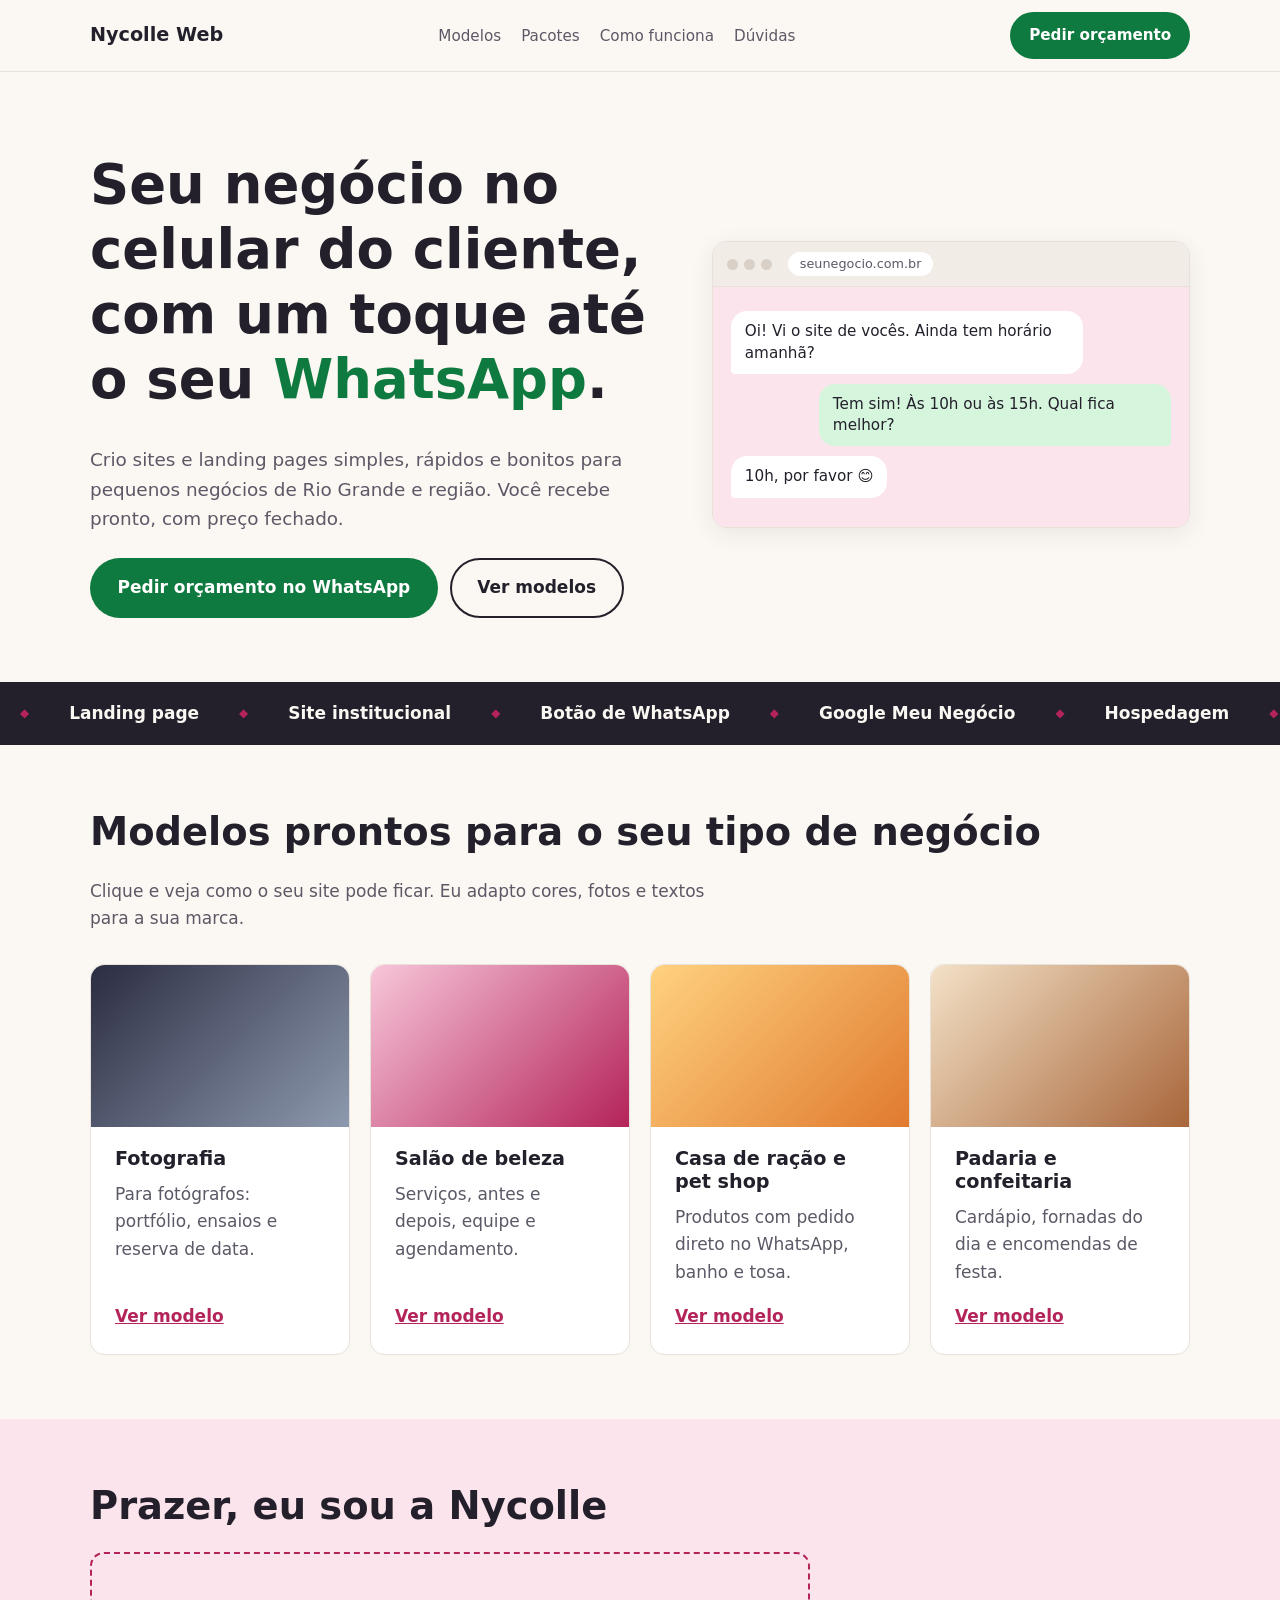
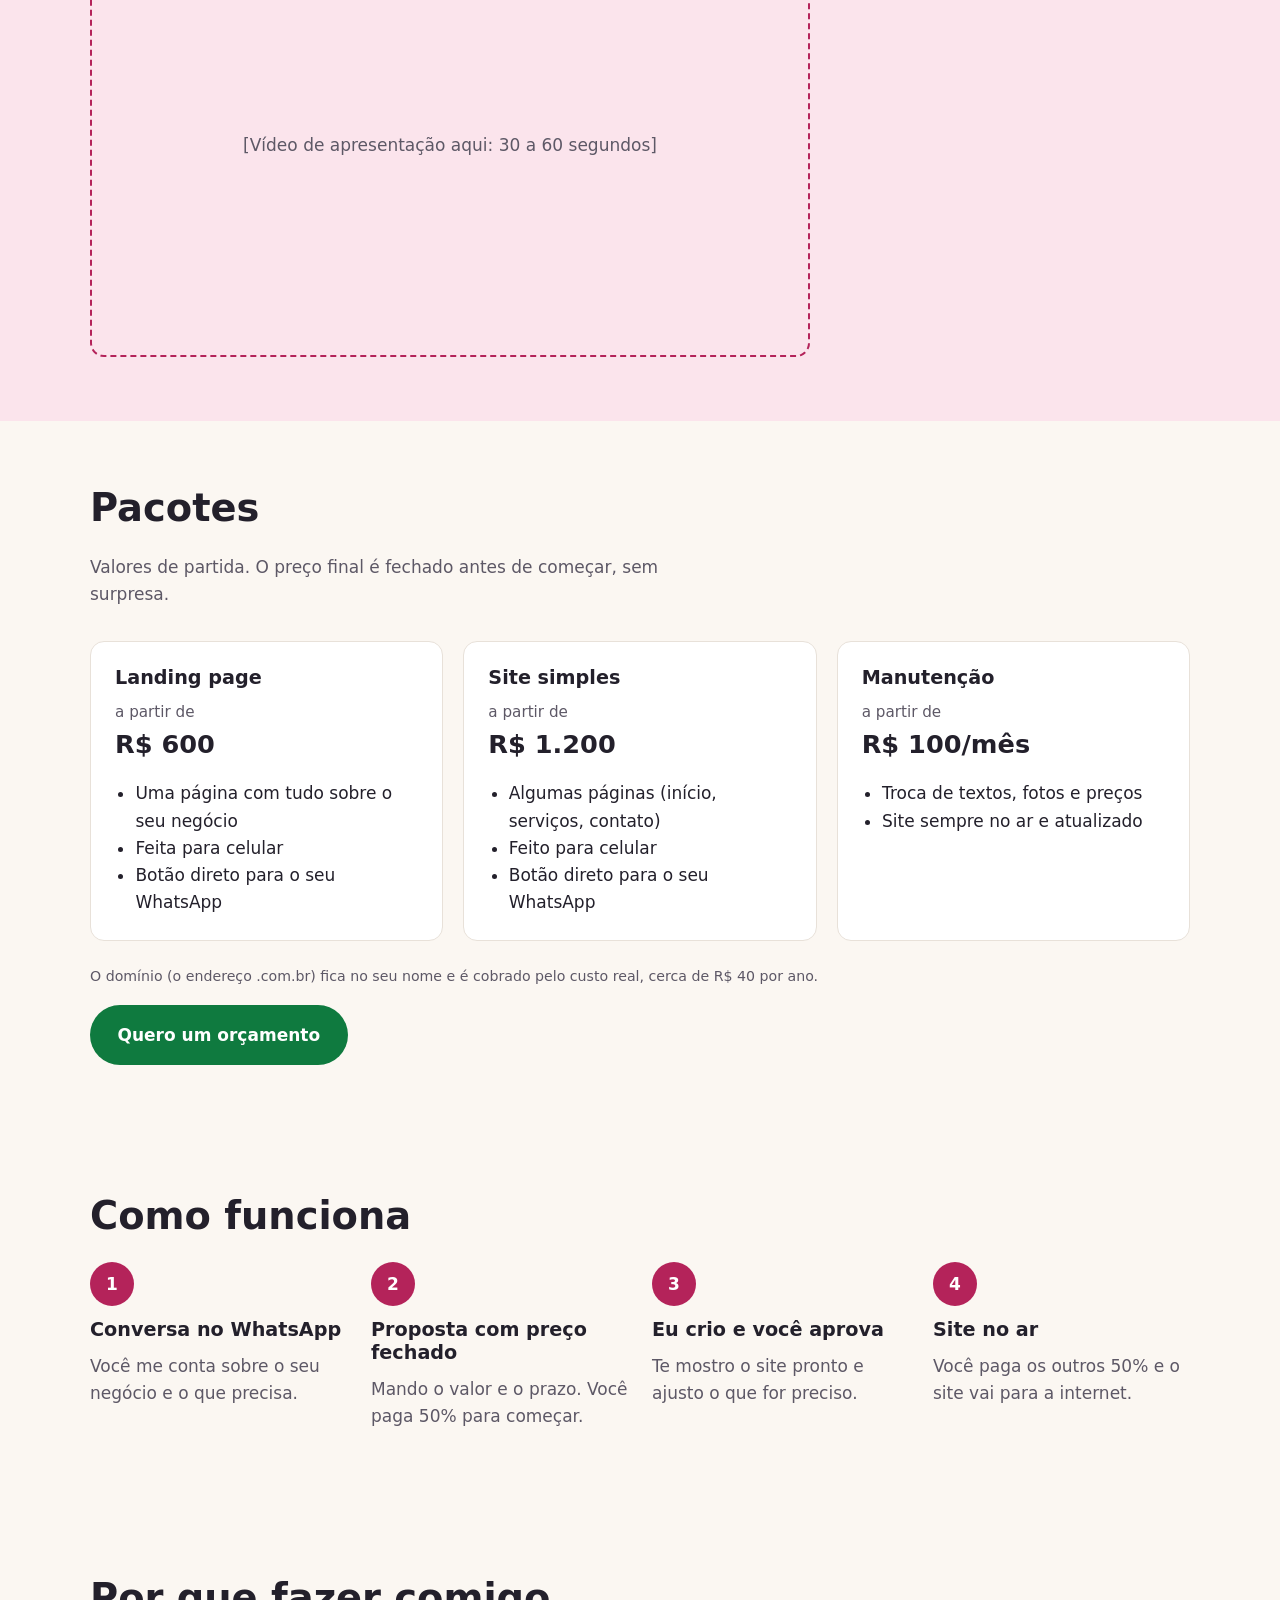
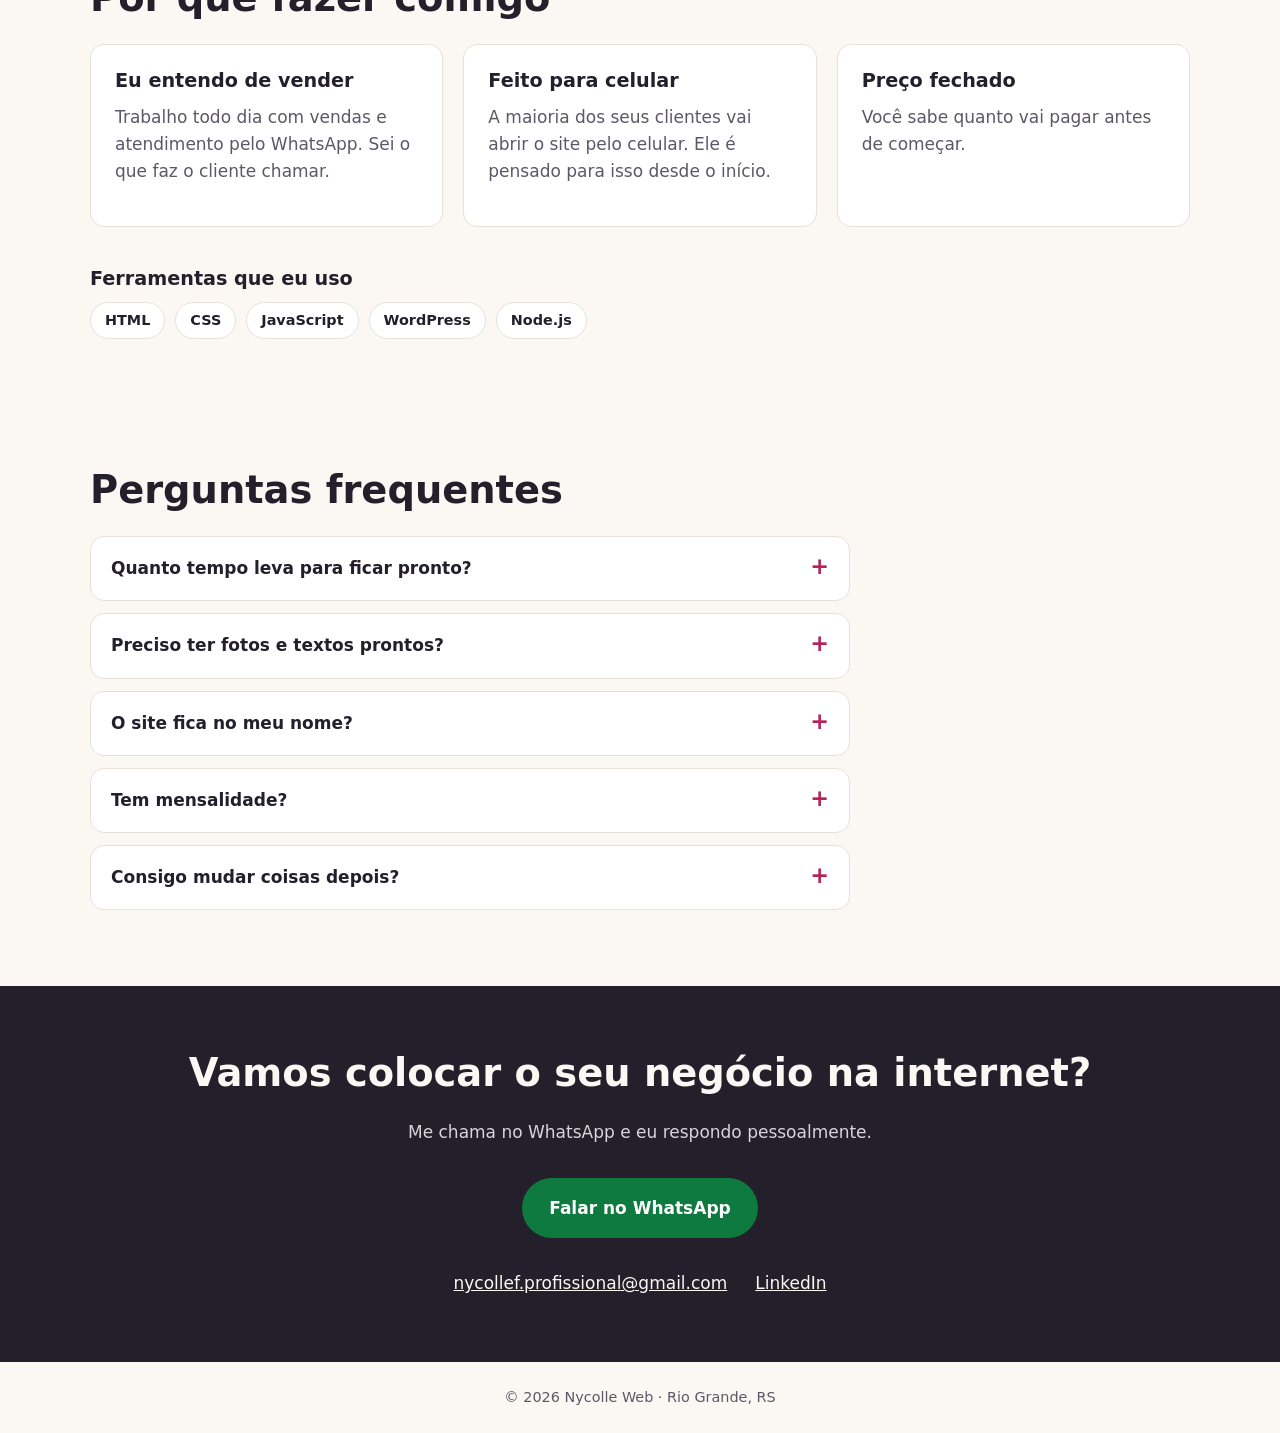
==== index.html @ efa26677 "Primeira versão do site da Nycolle Web Página inicial e modelos de salão e fotografia.  Co-Authored-" ====
<!DOCTYPE html>
<!-- lang="pt-BR": avisa ao navegador e ao Google que a página é em português do Brasil
     (ajuda na tradução automática, no corretor e nos leitores de tela) -->
<html lang="pt-BR">
<head>
  <meta charset="UTF-8">
  <!-- Sem esta linha, o celular mostra a página "miniatura", como se fosse um computador -->
  <meta name="viewport" content="width=device-width, initial-scale=1.0">

  <!-- Título da aba e do resultado no Google. Curto e com o que você vende + cidade -->
  <title>Nycolle Web | Sites e landing pages em Rio Grande, RS</title>
  <!-- Descrição: o textinho que aparece embaixo do título no Google -->
  <meta name="description" content="Sites e landing pages para pequenos negócios de Rio Grande e região, feitos para celular e com botão direto para o seu WhatsApp. Preço fechado.">

  <!-- Arquivos de CSS (a "roupa" da página). A ORDEM importa:
       primeiro o base (vale para o site todo), depois o index (só desta página),
       para que o index possa ajustar o que veio do base -->
  <link rel="stylesheet" href="css/base.css">
  <link rel="stylesheet" href="css/index.css">
</head>
<body>

  <!-- ===================== 1. MENU ===================== -->
  <!-- <header> = cabeçalho da página. <nav> = grupo de links de navegação -->
  <header class="menu">
    <!-- A marca leva de volta ao topo. "#topo" pula para o elemento com id="topo" -->
    <a href="#topo" class="marca">Nycolle Web</a>

    <nav aria-label="Menu principal">
      <!-- Lista (<ul>) porque são vários itens do mesmo tipo: leitores de tela contam "lista com 4 itens" -->
      <ul>
        <li><a href="#modelos">Modelos</a></li>
        <li><a href="#pacotes">Pacotes</a></li>
        <li><a href="#como-funciona">Como funciona</a></li>
        <li><a href="#perguntas">Dúvidas</a></li>
      </ul>
    </nav>

    <!-- Botão principal. Todos os botões de ação usam o MESMO link de WhatsApp (regra de ouro).
         "?text=" já escreve a mensagem para o cliente. Os %20, %C3%A1 etc. são letras e espaços
         "traduzidos" para dentro de um link (isso se chama codificação de URL).
         target="_blank" abre em outra aba; rel="noopener" é uma proteção de segurança para isso. -->
    <a class="btn btn-principal"
       href="https://wa.me/5553992032750?text=Ol%C3%A1%2C%20Nycolle!%20Vim%20pelo%20seu%20site%20e%20quero%20um%20or%C3%A7amento."
       target="_blank" rel="noopener">Pedir orçamento</a>
  </header>

  <!-- <main> = o conteúdo principal. Só existe um por página -->
  <main>

    <!-- ===================== 2. HERO ===================== -->
    <!-- "Hero" (herói, em inglês) é o nome que se dá à primeira área grande da página -->
    <section class="hero" id="topo">
      <div class="hero-texto">
        <!-- Só pode ter UM <h1> por página: é o assunto principal para o Google -->
        <h1>Seu negócio no celular do cliente, com um toque até o seu <span class="destaque">WhatsApp</span>.</h1>
        <p>Crio sites e landing pages simples, rápidos e bonitos para pequenos negócios de Rio Grande e região. Você recebe pronto, com preço fechado.</p>

        <div class="hero-botoes">
          <a class="btn btn-principal"
             href="https://wa.me/5553992032750?text=Ol%C3%A1%2C%20Nycolle!%20Vim%20pelo%20seu%20site%20e%20quero%20um%20or%C3%A7amento."
             target="_blank" rel="noopener">Pedir orçamento no WhatsApp</a>
          <!-- Botão secundário: não sai da página, só desce até os modelos -->
          <a class="btn btn-secundario" href="#modelos">Ver modelos</a>
        </div>
      </div>

      <!-- Janela de navegador "desenhada". No Passo 4 o CSS vai fazer as mensagens aparecerem e sumirem.
           aria-hidden="true" esconde dos leitores de tela, porque é só enfeite (as mensagens são ilustração, não conversa real) -->
      <div class="janela" aria-hidden="true">
        <div class="janela-barra">
          <span class="bolinha"></span><span class="bolinha"></span><span class="bolinha"></span>
          <span class="janela-endereco">seunegocio.com.br</span>
        </div>
        <div class="janela-conversa">
          <p class="msg msg-cliente">Oi! Vi o site de vocês. Ainda tem horário amanhã?</p>
          <p class="msg msg-loja">Tem sim! Às 10h ou às 15h. Qual fica melhor?</p>
          <p class="msg msg-cliente">10h, por favor 😊</p>
        </div>
      </div>
    </section>

    <!-- ===================== 3. FAIXA QUE CORRE ===================== -->
    <!-- A lista aparece DUAS vezes de propósito: no Passo 4, a animação desliza a faixa
         e a segunda cópia preenche o buraco, dando a impressão de que nunca acaba.
         A segunda cópia tem aria-hidden para o leitor de tela não ler tudo duas vezes. -->
    <section class="faixa" aria-label="Serviços">
      <ul class="faixa-trilho">
        <li>Landing page</li>
        <li>Site institucional</li>
        <li>Botão de WhatsApp</li>
        <li>Google Meu Negócio</li>
        <li>Hospedagem</li>
        <li>Manutenção mensal</li>
      </ul>
      <ul class="faixa-trilho" aria-hidden="true">
        <li>Landing page</li>
        <li>Site institucional</li>
        <li>Botão de WhatsApp</li>
        <li>Google Meu Negócio</li>
        <li>Hospedagem</li>
        <li>Manutenção mensal</li>
      </ul>
    </section>

    <!-- ===================== 4. MODELOS ===================== -->
    <section id="modelos">
      <!-- <h2> = título de seção. A ordem h1 > h2 > h3 é como o índice de um livro -->
      <h2>Modelos prontos para o seu tipo de negócio</h2>
      <p>Clique e veja como o seu site pode ficar. Eu adapto cores, fotos e textos para a sua marca.</p>

      <div class="cartoes">
        <!-- <article> = um bloco que faz sentido sozinho (cada cartão é um modelo).
             A <div class="previa"> vai virar a "fotinho" colorida do modelo no CSS -->
        <article class="cartao">
          <div class="previa previa-fotografia"></div>
          <h3>Fotografia</h3>
          <p>Para fotógrafos: portfólio, ensaios e reserva de data.</p>
          <a href="fotografia.html">Ver modelo</a>
        </article>

        <article class="cartao">
          <div class="previa previa-salao"></div>
          <h3>Salão de beleza</h3>
          <p>Serviços, antes e depois, equipe e agendamento.</p>
          <a href="salao.html">Ver modelo</a>
        </article>

        <article class="cartao">
          <div class="previa previa-racao"></div>
          <h3>Casa de ração e pet shop</h3>
          <p>Produtos com pedido direto no WhatsApp, banho e tosa.</p>
          <a href="casa-de-racao.html">Ver modelo</a>
        </article>

        <article class="cartao">
          <div class="previa previa-padaria"></div>
          <h3>Padaria e confeitaria</h3>
          <p>Cardápio, fornadas do dia e encomendas de festa.</p>
          <a href="padaria.html">Ver modelo</a>
        </article>
      </div>
    </section>

    <!-- ===================== 5. VÍDEO ===================== -->
    <section id="video">
      <h2>Prazer, eu sou a Nycolle</h2>
      <!-- Espaço reservado. Quando você gravar o vídeo (30 a 60 s), ele entra aqui no Passo 5 -->
      <div class="video-espaco">
        <p>[Vídeo de apresentação aqui: 30 a 60 segundos]</p>
      </div>
    </section>

    <!-- ===================== 6. PACOTES ===================== -->
    <section id="pacotes">
      <h2>Pacotes</h2>
      <p>Valores de partida. O preço final é fechado antes de começar, sem surpresa.</p>

      <div class="cartoes">
        <article class="cartao pacote">
          <h3>Landing page</h3>
          <!-- "a partir de" deixa claro que pode variar conforme o pedido -->
          <p class="preco">a partir de <strong>R$ 600</strong></p>
          <ul>
            <li>Uma página com tudo sobre o seu negócio</li>
            <li>Feita para celular</li>
            <li>Botão direto para o seu WhatsApp</li>
          </ul>
        </article>

        <article class="cartao pacote">
          <h3>Site simples</h3>
          <p class="preco">a partir de <strong>R$ 1.200</strong></p>
          <ul>
            <li>Algumas páginas (início, serviços, contato)</li>
            <li>Feito para celular</li>
            <li>Botão direto para o seu WhatsApp</li>
          </ul>
        </article>

        <article class="cartao pacote">
          <h3>Manutenção</h3>
          <p class="preco">a partir de <strong>R$ 100/mês</strong></p>
          <ul>
            <li>Troca de textos, fotos e preços</li>
            <li>Site sempre no ar e atualizado</li>
          </ul>
        </article>
      </div>

      <!-- <small> = observação de letra pequena, informação secundária -->
      <p><small>O domínio (o endereço .com.br) fica no seu nome e é cobrado pelo custo real, cerca de R$ 40 por ano.</small></p>

      <a class="btn btn-principal"
         href="https://wa.me/5553992032750?text=Ol%C3%A1%2C%20Nycolle!%20Vim%20pelo%20seu%20site%20e%20quero%20um%20or%C3%A7amento."
         target="_blank" rel="noopener">Quero um orçamento</a>
    </section>

    <!-- ===================== 7. COMO FUNCIONA ===================== -->
    <section id="como-funciona">
      <h2>Como funciona</h2>
      <!-- <ol> = lista NUMERADA, porque aqui a ordem importa (passo 1, 2, 3, 4) -->
      <ol class="passos">
        <li>
          <h3>Conversa no WhatsApp</h3>
          <p>Você me conta sobre o seu negócio e o que precisa.</p>
        </li>
        <li>
          <h3>Proposta com preço fechado</h3>
          <p>Mando o valor e o prazo. Você paga 50% para começar.</p>
        </li>
        <li>
          <h3>Eu crio e você aprova</h3>
          <p>Te mostro o site pronto e ajusto o que for preciso.</p>
        </li>
        <li>
          <h3>Site no ar</h3>
          <p>Você paga os outros 50% e o site vai para a internet.</p>
        </li>
      </ol>
    </section>

    <!-- ===================== 8. POR QUE COMIGO ===================== -->
    <section id="por-que">
      <h2>Por que fazer comigo</h2>
      <div class="cartoes">
        <article class="cartao">
          <h3>Eu entendo de vender</h3>
          <p>Trabalho todo dia com vendas e atendimento pelo WhatsApp. Sei o que faz o cliente chamar.</p>
        </article>
        <article class="cartao">
          <h3>Feito para celular</h3>
          <p>A maioria dos seus clientes vai abrir o site pelo celular. Ele é pensado para isso desde o início.</p>
        </article>
        <article class="cartao">
          <h3>Preço fechado</h3>
          <p>Você sabe quanto vai pagar antes de começar.</p>
        </article>
      </div>

      <h3>Ferramentas que eu uso</h3>
      <ul class="tecnologias">
        <li>HTML</li>
        <li>CSS</li>
        <li>JavaScript</li>
        <li>WordPress</li>
        <li>Node.js</li>
      </ul>
    </section>

    <!-- ===================== 9. PERGUNTAS FREQUENTES ===================== -->
    <section id="perguntas">
      <h2>Perguntas frequentes</h2>
      <!-- <details> + <summary> já abrem e fecham sozinhos, SEM JavaScript.
           <summary> é a pergunta (sempre visível); o resto só aparece ao clicar -->
      <details>
        <summary>Quanto tempo leva para ficar pronto?</summary>
        <p>[Prazo médio, ex.: de 7 a 15 dias para uma landing page]</p>
      </details>
      <details>
        <summary>Preciso ter fotos e textos prontos?</summary>
        <p>Ajuda, mas não precisa. Eu te ajudo a organizar os textos e a escolher fotos de bancos gratuitos que podem ser usadas comercialmente.</p>
      </details>
      <details>
        <summary>O site fica no meu nome?</summary>
        <p>Sim. O domínio é registrado no seu CPF ou CNPJ, no Registro.br.</p>
      </details>
      <details>
        <summary>Tem mensalidade?</summary>
        <p>Só se você quiser o plano de manutenção. A hospedagem que eu uso é gratuita; você paga apenas o domínio, uma vez por ano.</p>
      </details>
      <details>
        <summary>Consigo mudar coisas depois?</summary>
        <p>Sim. Pequenas trocas entram na manutenção mensal, ou você pede quando precisar.</p>
      </details>
    </section>

    <!-- ===================== 10. CHAMADA FINAL ===================== -->
    <section id="contato">
      <h2>Vamos colocar o seu negócio na internet?</h2>
      <p>Me chama no WhatsApp e eu respondo pessoalmente.</p>

      <a class="btn btn-principal"
         href="https://wa.me/5553992032750?text=Ol%C3%A1%2C%20Nycolle!%20Vim%20pelo%20seu%20site%20e%20quero%20um%20or%C3%A7amento."
         target="_blank" rel="noopener">Falar no WhatsApp</a>

      <ul class="contatos">
        <!-- "mailto:" abre o programa de e-mail já com o seu endereço preenchido -->
        <li><a href="mailto:nycollef.profissional@gmail.com">nycollef.profissional@gmail.com</a></li>
        <li><a href="https://www.linkedin.com/in/nycolle-fiussen-6b8673174/" target="_blank" rel="noopener">LinkedIn</a></li>
      </ul>
    </section>

  </main>

  <!-- ===================== RODAPÉ ===================== -->
  <footer>
    <!-- O <span id="ano"> vai ser atualizado sozinho pelo JavaScript no Passo 5 -->
    <p>© <span id="ano">2026</span> Nycolle Web · Rio Grande, RS</p>
  </footer>

</body>
</html>
---- css/base.css ----
/* =========================================================
   BASE.CSS
   Regras que valem para TODAS as páginas do site
   (a página inicial e os modelos: fotografia, salão etc.).
   O que é só da página inicial fica no index.css.
   ========================================================= */


/* ---------- 1. VARIÁVEIS (as "cores e medidas da marca") ----------
   :root é a raiz da página. O que for criado aqui pode ser usado
   em qualquer lugar com var(--nome).
   Vantagem: para mudar a cor do site inteiro, você troca UMA linha. */
:root {
  /* Cores */
  --cor-fundo: #fbf7f2;        /* creme bem clarinho, mais acolhedor que o branco puro */
  --cor-superficie: #ffffff;   /* fundo dos cartões */
  --cor-texto: #23202b;        /* quase preto: cansa menos a vista que o preto puro */
  --cor-texto-suave: #5d5866;  /* para textos de apoio */
  --cor-marca: #b4235a;        /* framboesa: a cor da Nycolle Web */
  --cor-marca-clara: #fbe4ec;  /* versão clarinha da marca, para fundos */
  --cor-whats: #0f7a3f;        /* verde do WhatsApp, escurecido para o texto branco ficar legível */
  --cor-whats-escura: #0b5e30; /* quando passa o mouse no botão */
  --cor-borda: #e8e1d9;

  /* Fonte: usamos as fontes que JÁ vêm no aparelho da pessoa.
     O site abre mais rápido porque não precisa baixar nada. */
  --fonte: system-ui, -apple-system, "Segoe UI", Roboto, "Helvetica Neue", Arial, sans-serif;

  /* Medidas */
  --largura-max: 1100px;  /* o conteúdo não passa disso em telas grandes */
  --raio: 14px;           /* arredondamento dos cantos */
  --sombra: 0 6px 24px rgba(35, 32, 43, 0.08);
}


/* ---------- 2. AJUSTES GERAIS ("reset") ----------
   Cada navegador vem com margens e tamanhos diferentes.
   Aqui deixamos todos iguais para o site ficar igual em qualquer lugar. */

/* box-sizing: border-box faz a largura incluir o espaço interno e a borda.
   Sem isso, uma caixa de 300px com 20px de espaço vira 340px e "estoura". */
*,
*::before,
*::after {
  box-sizing: border-box;
}

/* Ao clicar em "Pacotes" no menu, a página desliza em vez de pular */
html {
  scroll-behavior: smooth;
}

body {
  margin: 0;
  font-family: var(--fonte);
  font-size: 1.0625rem;   /* 17px: um pouco maior que o padrão, melhor no celular */
  line-height: 1.6;       /* espaço entre as linhas: deixa o texto respirar */
  color: var(--cor-texto);
  background: var(--cor-fundo);
}

/* Imagens e vídeos nunca ficam maiores que a caixa onde estão */
img,
video {
  max-width: 100%;
  height: auto;
  display: block;
}


/* ---------- 3. TEXTOS ---------- */
h1,
h2,
h3 {
  line-height: 1.2;
  margin: 0 0 0.6em;
}

/* clamp(mínimo, ideal, máximo): o título cresce com a tela,
   mas nunca fica menor que o mínimo nem maior que o máximo */
h1 { font-size: clamp(2rem, 5vw + 1rem, 3.4rem); }
h2 { font-size: clamp(1.6rem, 3vw + 1rem, 2.4rem); }
h3 { font-size: 1.2rem; }

p {
  margin: 0 0 1em;
}

a {
  color: var(--cor-marca);
}

/* Contorno que aparece quando a pessoa navega pelo teclado (tecla Tab).
   Nunca remova sem colocar outro no lugar: quem não usa mouse depende dele. */
:focus-visible {
  outline: 3px solid var(--cor-marca);
  outline-offset: 3px;
  border-radius: 4px;
}


/* ---------- 4. BOTÕES ----------
   Todo link com class="btn" vira botão.
   btn-principal = verde do WhatsApp (a ação mais importante)
   btn-secundario = só contorno (ação de apoio) */
.btn {
  display: inline-block;
  padding: 0.85em 1.5em;
  border-radius: 999px;     /* número bem grande = cantos totalmente redondos */
  font-weight: 700;
  text-decoration: none;    /* tira o sublinhado do link */
  text-align: center;
  border: 2px solid transparent;
  transition: background-color 0.2s, transform 0.2s; /* a mudança acontece suave */
}

.btn:hover {
  transform: translateY(-2px); /* sobe 2px ao passar o mouse */
}

.btn-principal {
  background: var(--cor-whats);
  color: #fff;
}

.btn-principal:hover {
  background: var(--cor-whats-escura);
}

.btn-secundario {
  background: transparent;
  color: var(--cor-texto);
  border-color: var(--cor-texto);
}

.btn-secundario:hover {
  background: var(--cor-texto);
  color: var(--cor-fundo);
}


/* ---------- 5. MENOS MOVIMENTO ----------
   Algumas pessoas sentem enjoo ou tontura com animações e
   ativam "reduzir movimento" no celular. Aqui respeitamos isso. */
@media (prefers-reduced-motion: reduce) {
  html {
    scroll-behavior: auto;
  }

  *,
  *::before,
  *::after {
    animation-duration: 0.01ms !important;
    animation-iteration-count: 1 !important;
    transition-duration: 0.01ms !important;
  }
}
---- css/index.css ----
/* =========================================================
   INDEX.CSS
   Regras só da página inicial.
   Estratégia "celular primeiro" (mobile first): escrevemos tudo
   para a tela pequena e, no fim de cada bloco, usamos @media
   para ajustar quando a tela é maior.
   ========================================================= */


/* ---------- ESPAÇAMENTO DAS SEÇÕES ----------
   padding-inline = espaço nas laterais.
   max(16px, ...) = no celular, 16px; em tela grande, o espaço que
   sobra para o conteúdo ficar centralizado em até 1100px.
   Assim o FUNDO da seção pode ir de ponta a ponta, mas o texto fica no meio. */
main > section,
.menu,
footer {
  padding-inline: max(16px, (100% - var(--largura-max)) / 2);
}

main > section {
  padding-block: 64px; /* espaço em cima e embaixo */
}

/* Texto de introdução logo abaixo do título de cada seção */
main > section > h2 + p {
  color: var(--cor-texto-suave);
  max-width: 60ch; /* "ch" = largura de um caractere: linhas de ~60 letras são as mais fáceis de ler */
  margin-bottom: 32px;
}


/* ===================== 1. MENU ===================== */
.menu {
  /* sticky = o menu "gruda" no topo quando você rola a página */
  position: sticky;
  top: 0;
  z-index: 10; /* fica por cima do resto do conteúdo */
  display: flex;
  flex-wrap: wrap;           /* no celular, o que não couber desce para outra linha */
  align-items: center;
  justify-content: space-between;
  gap: 8px 16px;
  padding-block: 12px;
  background: rgba(251, 247, 242, 0.92); /* creme levemente transparente */
  backdrop-filter: blur(8px);            /* desfoca o que passa por trás */
  border-bottom: 1px solid var(--cor-borda);
}

.marca {
  font-weight: 800;
  font-size: 1.2rem;
  color: var(--cor-texto);
  text-decoration: none;
}

.menu .btn {
  padding: 0.6em 1.1em;
  font-size: 0.95rem;
}

/* No celular, os links ficam numa segunda linha, ocupando a largura toda */
.menu nav {
  order: 3;        /* muda a ORDEM visual: o nav vai para depois do botão */
  width: 100%;
}

.menu ul {
  display: flex;
  gap: 20px;
  margin: 0;
  padding: 0;
  list-style: none;      /* tira as bolinhas da lista */
  overflow-x: auto;      /* se não couber, dá para deslizar de lado */
}

.menu nav a {
  color: var(--cor-texto-suave);
  text-decoration: none;
  font-size: 0.95rem;
  white-space: nowrap;   /* "Como funciona" não quebra em duas linhas */
}

.menu nav a:hover {
  color: var(--cor-marca);
}

/* Telas a partir de 800px (tablet deitado e computador):
   tudo numa linha só, com os links no meio */
@media (min-width: 800px) {
  .menu nav {
    order: 0;
    width: auto;
  }
}


/* ===================== 2. HERO ===================== */
.hero {
  display: grid;
  gap: 48px;
  align-items: center;
  padding-top: 48px;
}

.destaque {
  color: var(--cor-whats);
}

.hero-texto > p {
  font-size: 1.15rem;
  color: var(--cor-texto-suave);
  max-width: 50ch;
}

.hero-botoes {
  display: flex;
  flex-wrap: wrap;
  gap: 12px;
  margin-top: 24px;
}

/* --- A janela de navegador desenhada --- */
.janela {
  background: var(--cor-superficie);
  border-radius: var(--raio);
  box-shadow: var(--sombra);
  overflow: hidden; /* corta o que passar dos cantos arredondados */
  border: 1px solid var(--cor-borda);
}

.janela-barra {
  display: flex;
  align-items: center;
  gap: 6px;
  padding: 10px 14px;
  background: #f1ece6;
  border-bottom: 1px solid var(--cor-borda);
}

.bolinha {
  width: 11px;
  height: 11px;
  border-radius: 50%; /* 50% transforma o quadrado em círculo */
  background: #d9d1c8;
}

.janela-endereco {
  margin-left: 10px;
  padding: 2px 12px;
  border-radius: 999px;
  background: var(--cor-superficie);
  font-size: 0.8rem;
  color: var(--cor-texto-suave);
}

.janela-conversa {
  display: flex;
  flex-direction: column; /* uma mensagem embaixo da outra */
  gap: 10px;
  padding: 24px 18px;
  min-height: 240px;
  background: var(--cor-marca-clara);
}

.msg {
  max-width: 80%;
  margin: 0;
  padding: 10px 14px;
  border-radius: 16px;
  font-size: 0.95rem;
  line-height: 1.4;
}

/* Mensagem do cliente: à esquerda, balão branco */
.msg-cliente {
  align-self: flex-start;
  background: var(--cor-superficie);
  border-bottom-left-radius: 4px;
}

/* Resposta da loja: à direita, balão verde (como no WhatsApp) */
.msg-loja {
  align-self: flex-end;
  background: #d6f5dd;
  border-bottom-right-radius: 4px;
}

/* Tela grande: texto à esquerda, janela à direita */
@media (min-width: 800px) {
  .hero {
    grid-template-columns: 1.2fr 1fr; /* a coluna do texto é um pouco maior */
    padding-top: 80px;
  }
}


/* ===================== 3. FAIXA QUE CORRE ===================== */
/* Por enquanto ela fica parada. No Passo 4 ela ganha movimento. */
.faixa {
  display: flex;
  overflow: hidden;        /* esconde o que passar da tela */
  padding-block: 18px;
  padding-inline: 0;       /* a faixa vai de ponta a ponta, sem margem lateral */
  background: var(--cor-texto);
  color: var(--cor-fundo);
}

.faixa-trilho {
  display: flex;
  flex-shrink: 0;          /* não deixa a lista ser espremida */
  gap: 40px;
  margin: 0;
  padding: 0 20px;
  list-style: none;
  white-space: nowrap;
  font-weight: 600;
}

/* Um losango entre um serviço e outro */
.faixa-trilho li::before {
  content: "◆";
  margin-right: 40px;
  color: var(--cor-marca);
  font-size: 0.7em;
  vertical-align: middle;
}


/* ===================== CARTÕES (usados em várias seções) ===================== */
/* auto-fit + minmax: o navegador decide quantos cartões cabem por linha.
   Cada um tem no mínimo 240px. No celular fica 1 por linha; no computador, 3 ou 4. */
.cartoes {
  display: grid;
  grid-template-columns: repeat(auto-fit, minmax(240px, 1fr));
  gap: 20px;
}

.cartao {
  display: flex;
  flex-direction: column;
  padding: 24px;
  background: var(--cor-superficie);
  border: 1px solid var(--cor-borda);
  border-radius: var(--raio);
}

.cartao p {
  color: var(--cor-texto-suave);
}


/* ===================== 4. MODELOS ===================== */
/* A "fotinho" de cada modelo, feita só com cores (gradiente).
   Quando você tiver prints dos modelos, pode trocar por <img>. */
.previa {
  aspect-ratio: 16 / 10;   /* mantém o formato retangular em qualquer largura */
  margin: -24px -24px 20px; /* margem negativa: encosta nas bordas do cartão */
  border-radius: var(--raio) var(--raio) 0 0;
}

.previa-fotografia { background: linear-gradient(135deg, #2b2d42, #8d99ae); }
.previa-salao      { background: linear-gradient(135deg, #f7c6d9, #b4235a); }
.previa-racao      { background: linear-gradient(135deg, #ffd27f, #e07a2f); }
.previa-padaria    { background: linear-gradient(135deg, #f3e1c7, #a8663a); }

/* margin-top: auto empurra o link para o pé do cartão,
   assim todos os "Ver modelo" ficam alinhados */
#modelos .cartao a {
  margin-top: auto;
  font-weight: 700;
}


/* ===================== 5. VÍDEO ===================== */
#video {
  background: var(--cor-marca-clara);
}

.video-espaco {
  display: grid;
  place-items: center;     /* centraliza o conteúdo na horizontal e na vertical */
  max-width: 720px;
  aspect-ratio: 16 / 9;    /* formato de vídeo */
  border: 2px dashed var(--cor-marca);
  border-radius: var(--raio);
  color: var(--cor-texto-suave);
  text-align: center;
  padding: 16px;
}


/* ===================== 6. PACOTES ===================== */
.pacote ul {
  margin: 0;
  padding-left: 1.2em;
}

.preco {
  font-size: 0.95rem;
}

.preco strong {
  display: block;          /* o valor vai para a linha de baixo, em destaque */
  font-size: 1.6rem;
  color: var(--cor-texto);
}

#pacotes > p small {
  display: block;
  margin-top: 24px;
  color: var(--cor-texto-suave);
}


/* ===================== 7. COMO FUNCIONA ===================== */
/* Os números 1, 2, 3, 4 da lista são desenhados por nós com um "contador",
   para poderem ficar grandes e coloridos */
.passos {
  display: grid;
  grid-template-columns: repeat(auto-fit, minmax(220px, 1fr));
  gap: 24px;
  margin: 0;
  padding: 0;
  list-style: none;
  counter-reset: passo;    /* cria um contador chamado "passo" começando do zero */
}

.passos li {
  counter-increment: passo; /* cada item soma 1 */
}

.passos li::before {
  content: counter(passo);  /* escreve o número do contador */
  display: grid;
  place-items: center;
  width: 44px;
  height: 44px;
  margin-bottom: 12px;
  border-radius: 50%;
  background: var(--cor-marca);
  color: #fff;
  font-weight: 800;
}

.passos p {
  color: var(--cor-texto-suave);
}


/* ===================== 8. POR QUE COMIGO ===================== */
#por-que > h3 {
  margin-top: 40px;
}

/* As tecnologias viram "etiquetas" lado a lado */
.tecnologias {
  display: flex;
  flex-wrap: wrap;
  gap: 10px;
  margin: 0;
  padding: 0;
  list-style: none;
}

.tecnologias li {
  padding: 6px 14px;
  border-radius: 999px;
  background: var(--cor-superficie);
  border: 1px solid var(--cor-borda);
  font-size: 0.9rem;
  font-weight: 600;
}


/* ===================== 9. PERGUNTAS FREQUENTES ===================== */
#perguntas details {
  max-width: 760px;
  margin-bottom: 12px;
  background: var(--cor-superficie);
  border: 1px solid var(--cor-borda);
  border-radius: var(--raio);
}

#perguntas summary {
  cursor: pointer;          /* mãozinha ao passar o mouse */
  padding: 18px 20px;
  font-weight: 700;
  list-style: none;         /* tira o triângulo padrão... */
  display: flex;
  justify-content: space-between;
  gap: 16px;
}

#perguntas summary::-webkit-details-marker {
  display: none;            /* ...também no Safari */
}

/* ...e coloca um "+" no lugar */
#perguntas summary::after {
  content: "+";
  color: var(--cor-marca);
  font-size: 1.4rem;
  line-height: 1;
}

/* [open] = quando a pergunta está aberta, o "+" vira "−" */
#perguntas details[open] summary::after {
  content: "−";
}

#perguntas details p {
  margin: 0;
  padding: 0 20px 18px;
  color: var(--cor-texto-suave);
}


/* ===================== 10. CHAMADA FINAL ===================== */
#contato {
  text-align: center;
  background: var(--cor-texto);
  color: var(--cor-fundo);
}

#contato > p {
  color: #d8d3dc;
  margin-inline: auto;      /* centraliza o parágrafo */
}

.contatos {
  display: flex;
  flex-wrap: wrap;
  justify-content: center;
  gap: 12px 28px;
  margin: 32px 0 0;
  padding: 0;
  list-style: none;
}

.contatos a {
  color: var(--cor-fundo);
}


/* ===================== RODAPÉ ===================== */
footer {
  padding-block: 24px;
  font-size: 0.9rem;
  color: var(--cor-texto-suave);
  text-align: center;
}

footer p {
  margin: 0;
}
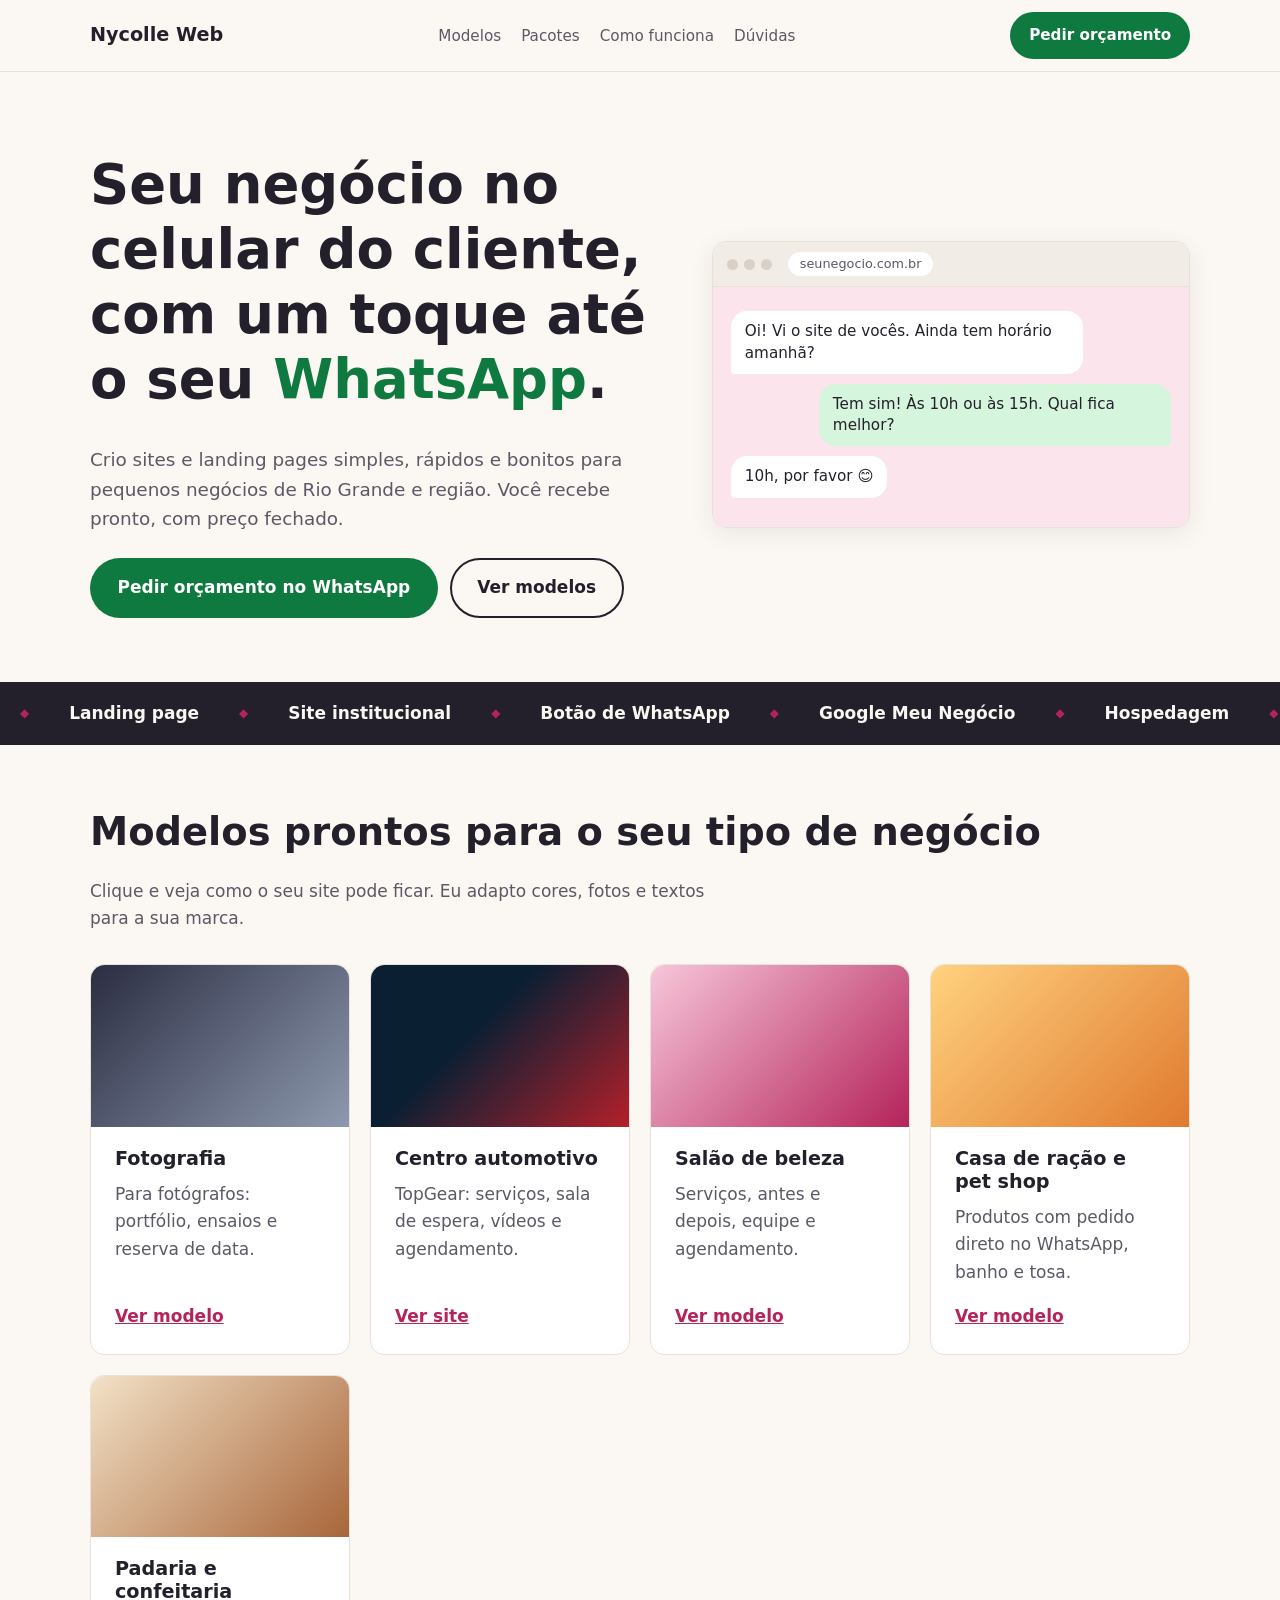
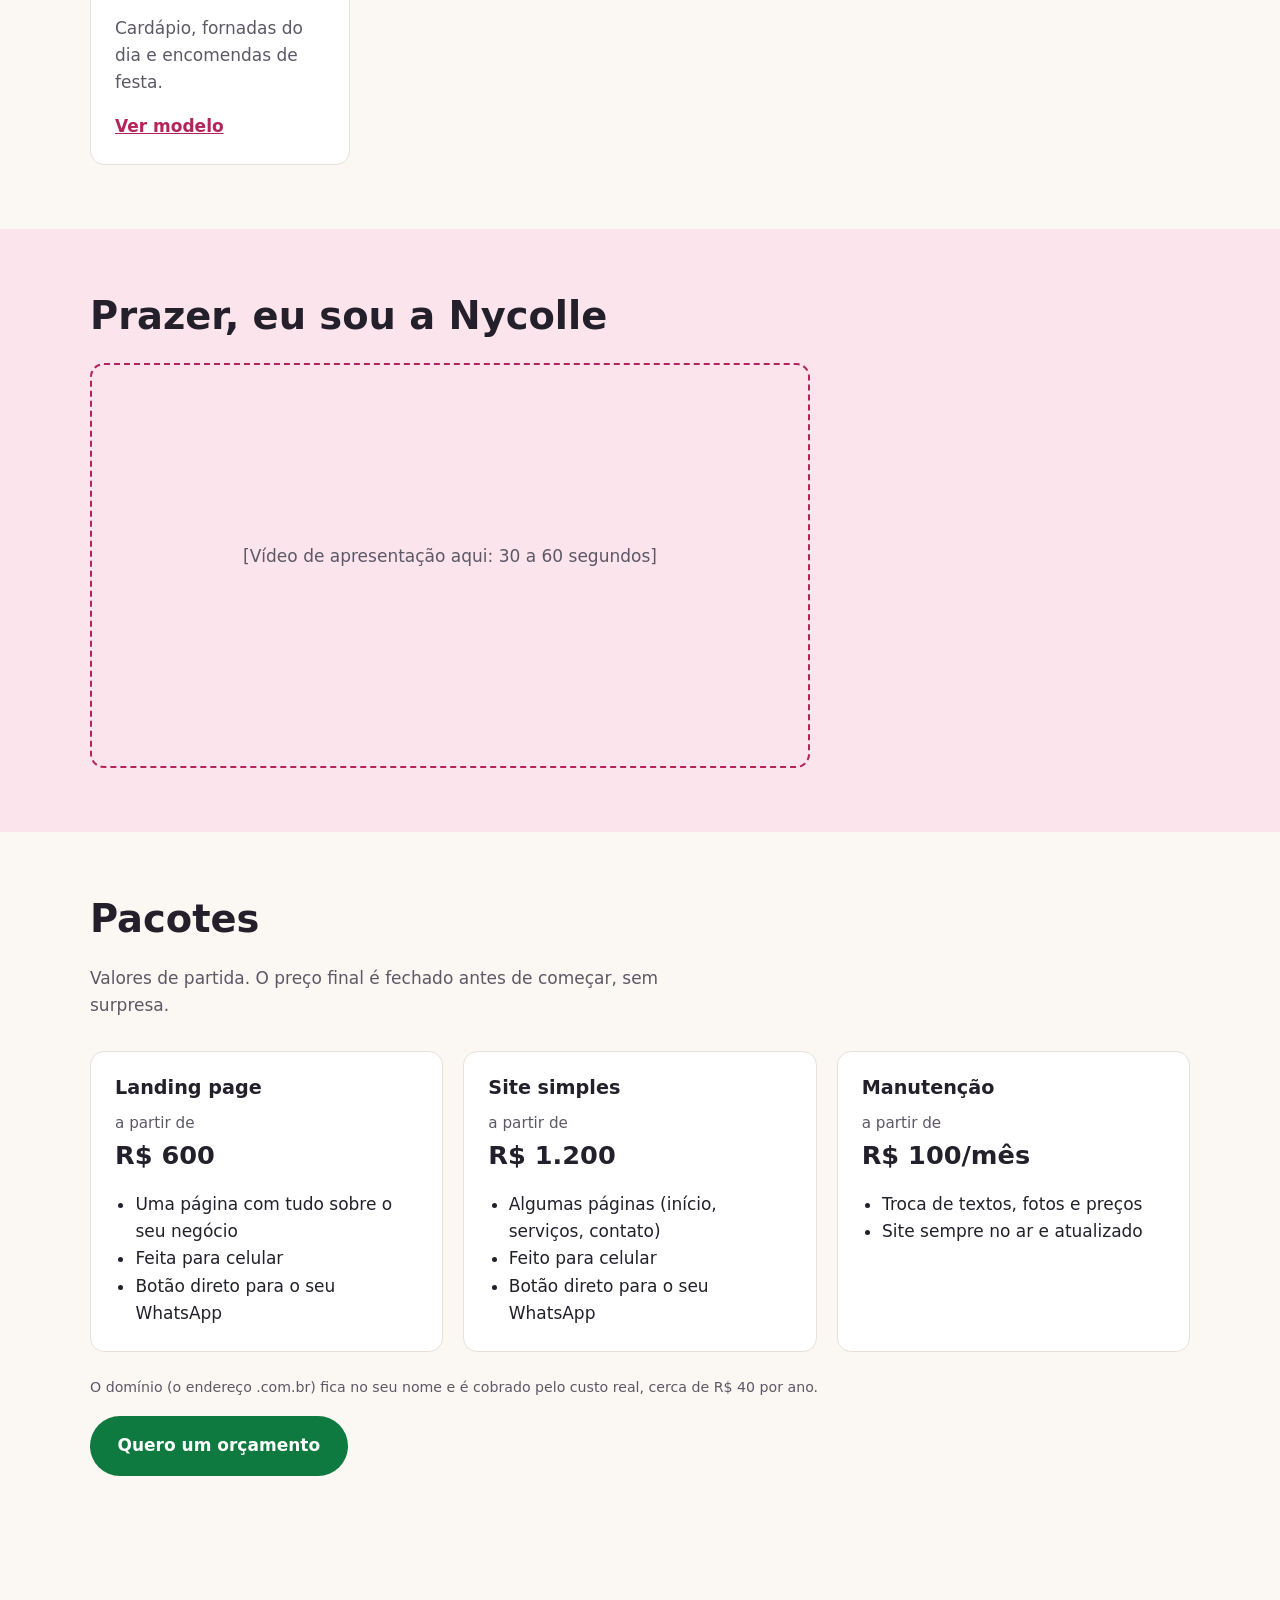
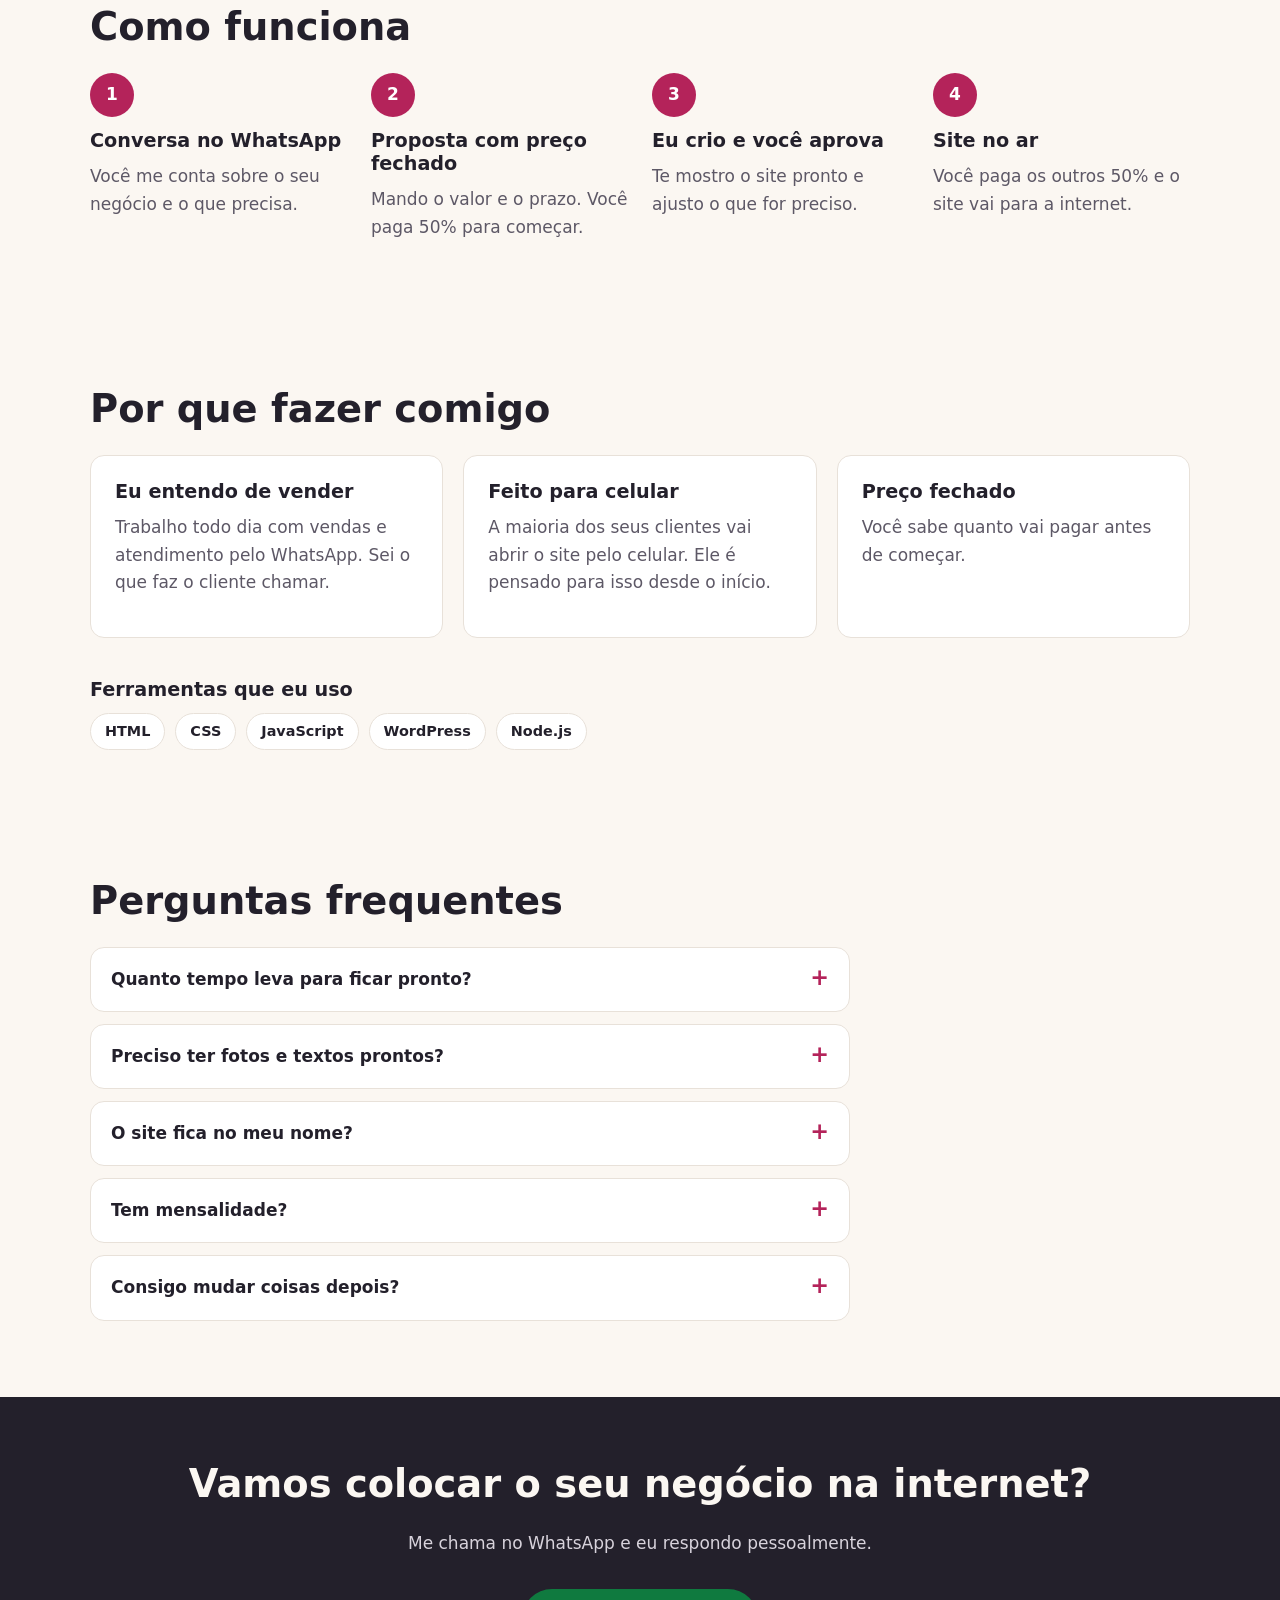
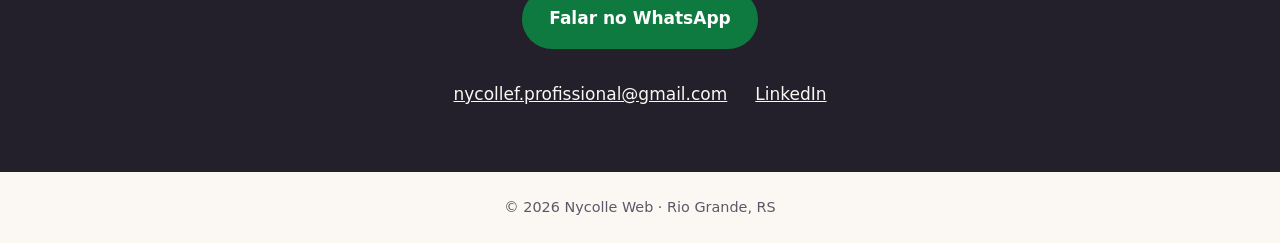
==== commit 02263fc7: "Site da TopGear Centro Automotivo e página mais leve" ====
--- a/index.html
+++ b/index.html
@@ -117,6 +117,13 @@
           <h3>Fotografia</h3>
           <p>Para fotógrafos: portfólio, ensaios e reserva de data.</p>
           <a href="fotografia.html">Ver modelo</a>
+        </article>
+
+        <article class="cartao">
+          <div class="previa previa-topgear"></div>
+          <h3>Centro automotivo</h3>
+          <p>TopGear: serviços, sala de espera, vídeos e agendamento.</p>
+          <a href="topgear.html">Ver site</a>
         </article>
 
         <article class="cartao">
--- a/css/index.css
+++ b/css/index.css
@@ -263,6 +263,7 @@
 .previa-salao      { background: linear-gradient(135deg, #f7c6d9, #b4235a); }
 .previa-racao      { background: linear-gradient(135deg, #ffd27f, #e07a2f); }
 .previa-padaria    { background: linear-gradient(135deg, #f3e1c7, #a8663a); }
+.previa-topgear    { background: linear-gradient(135deg, #0b1f33 40%, #b3202a); }
 
 /* margin-top: auto empurra o link para o pé do cartão,
    assim todos os "Ver modelo" ficam alinhados */
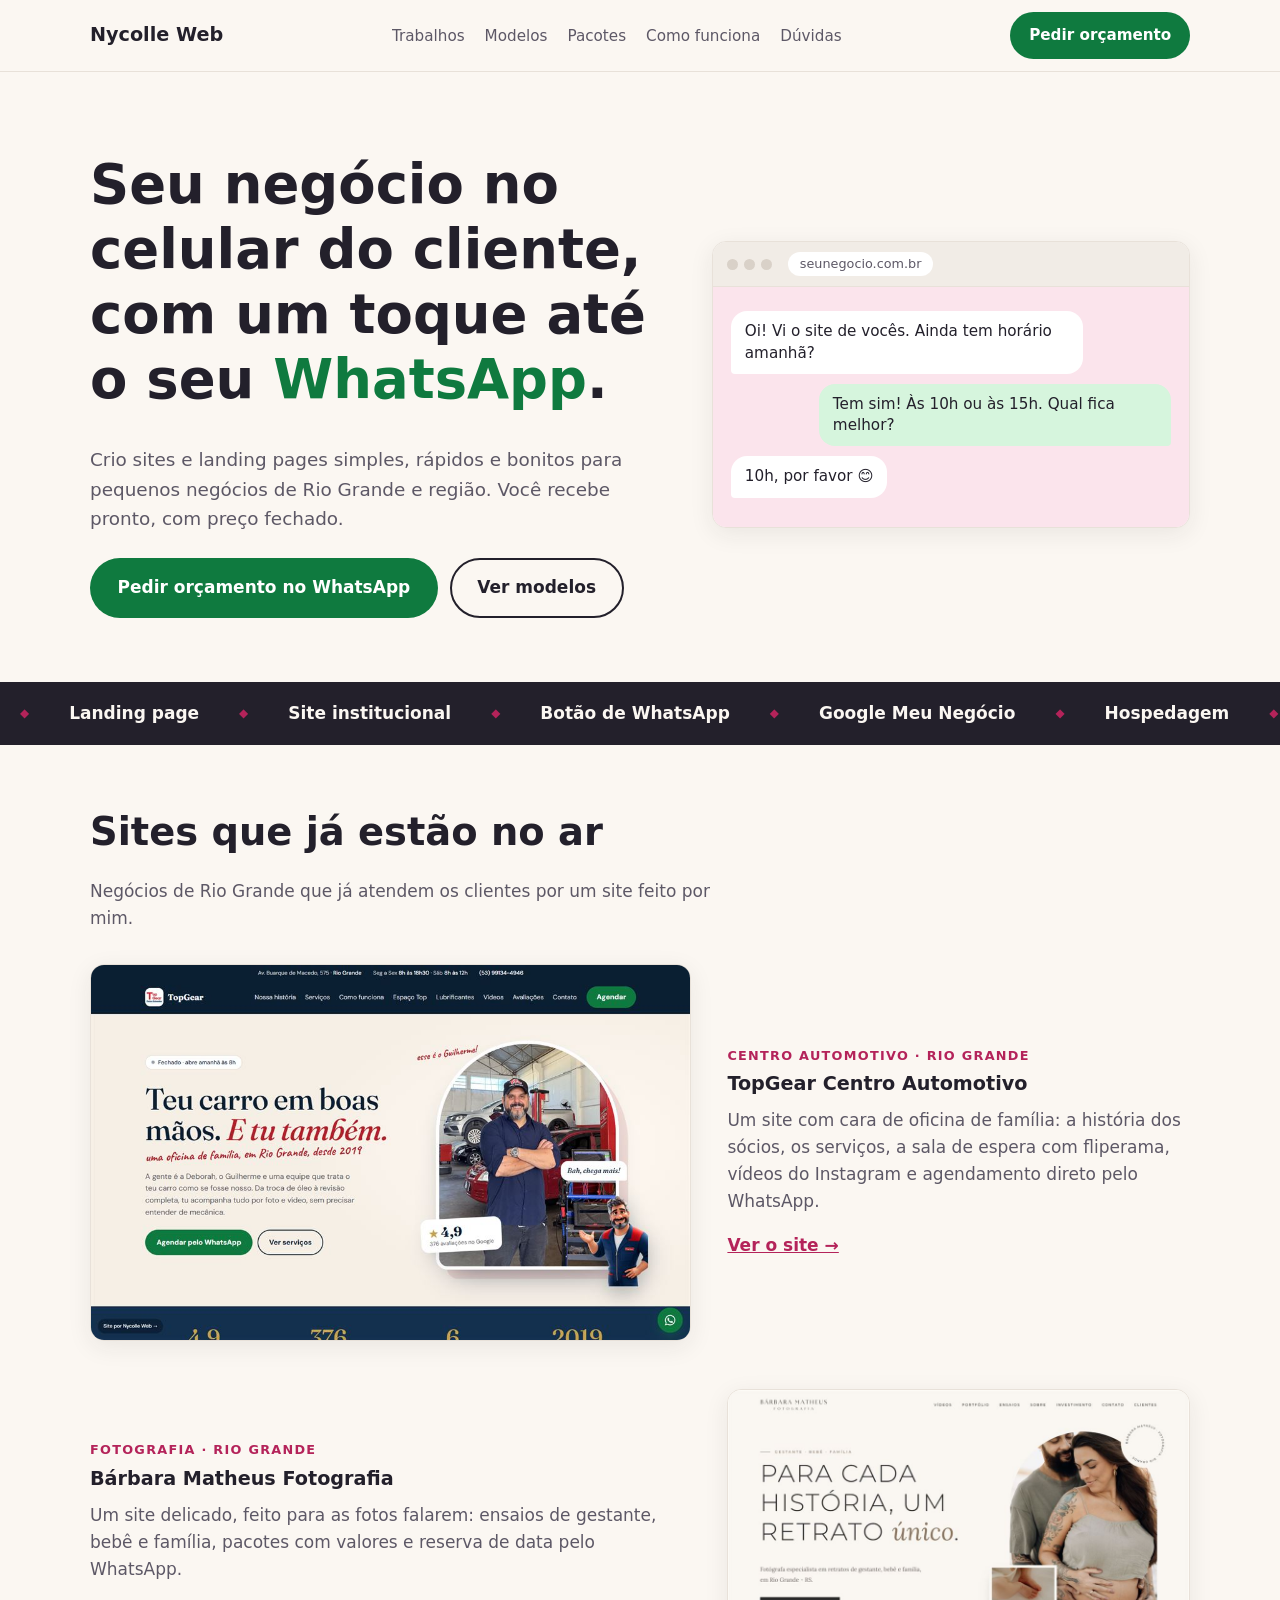
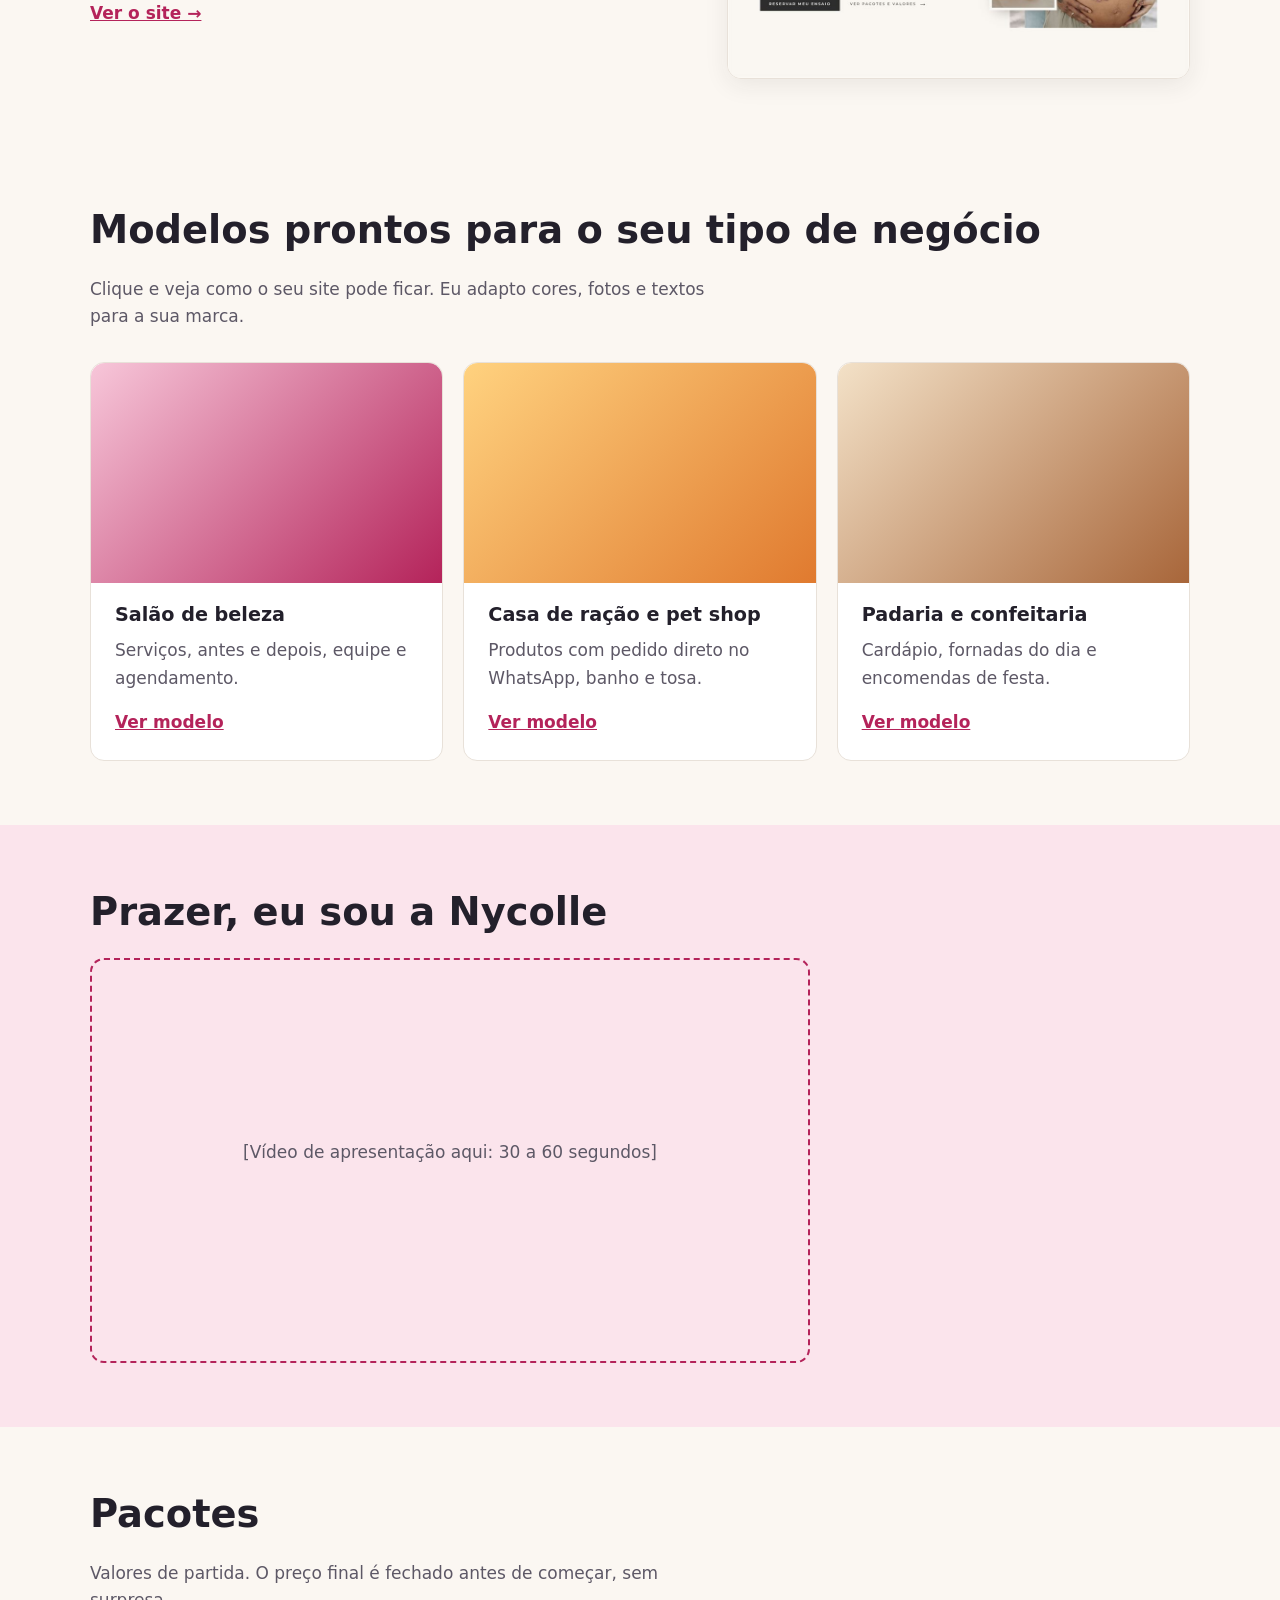
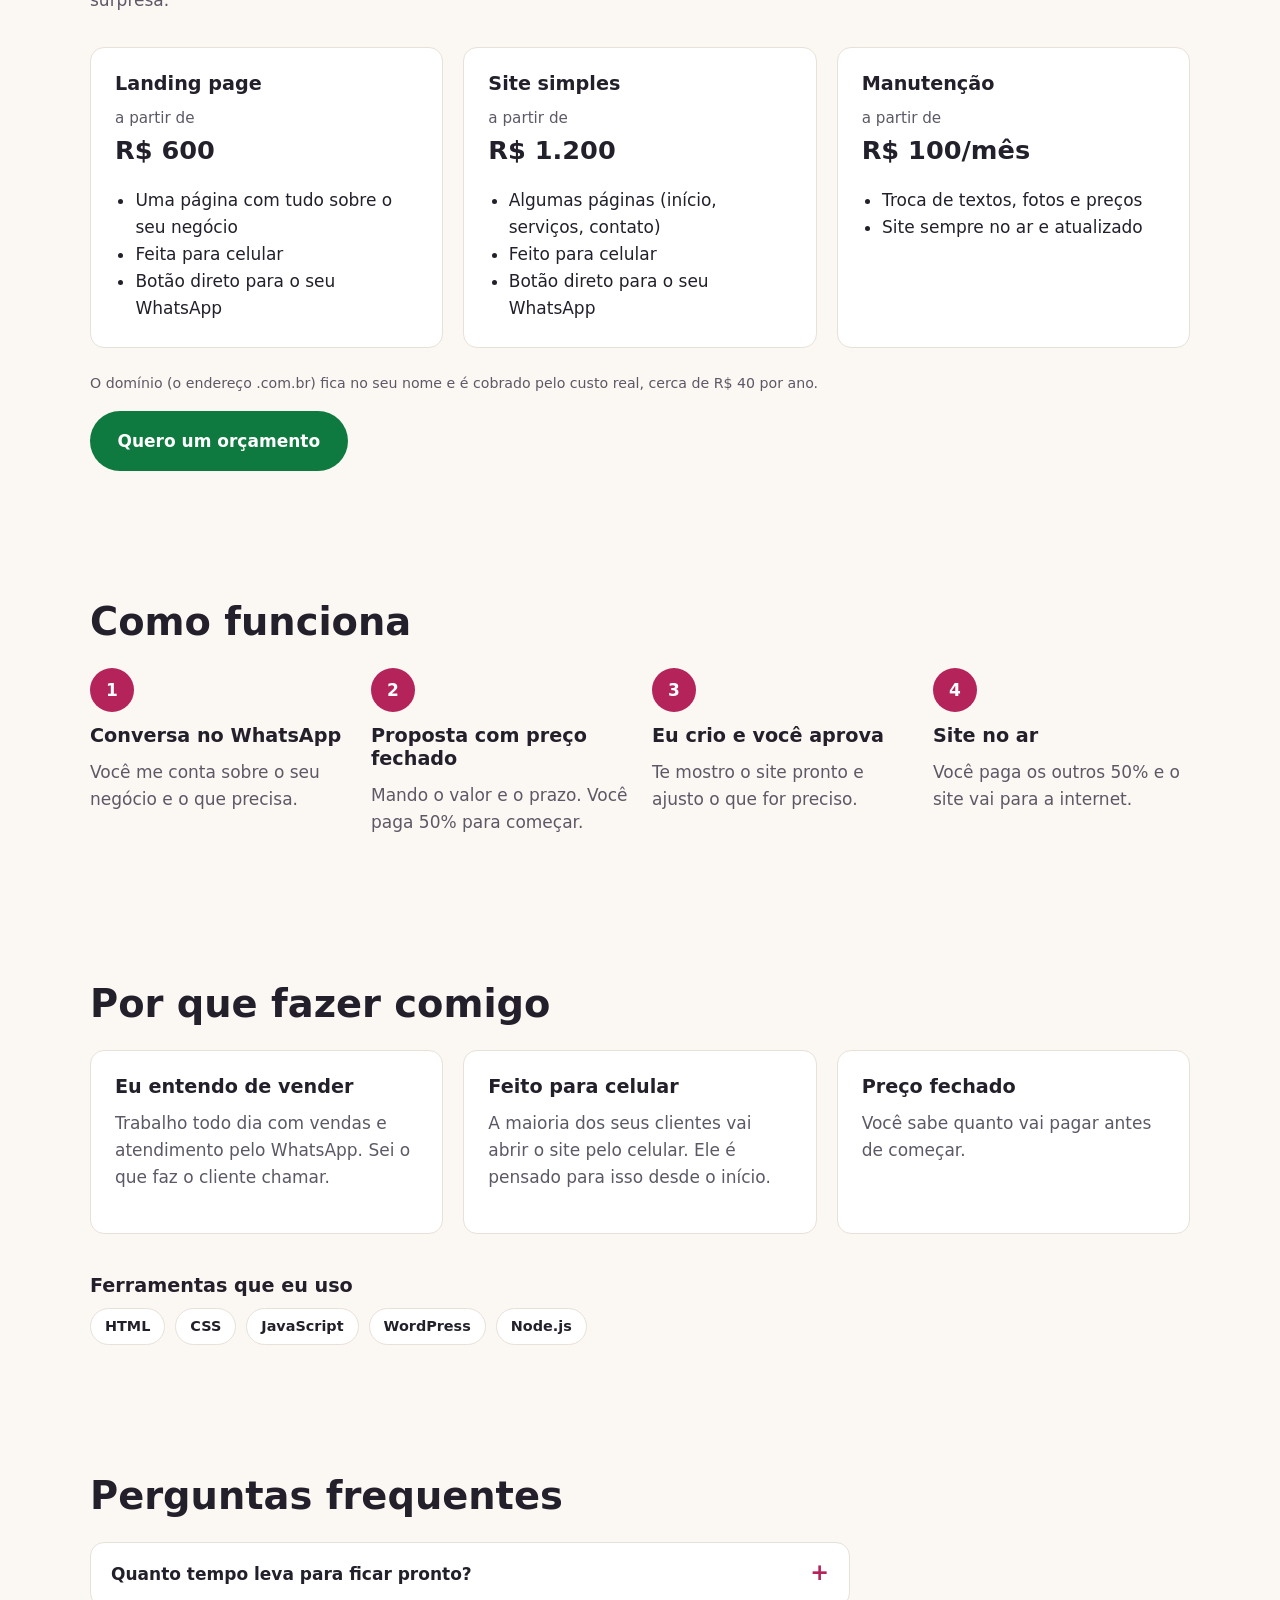
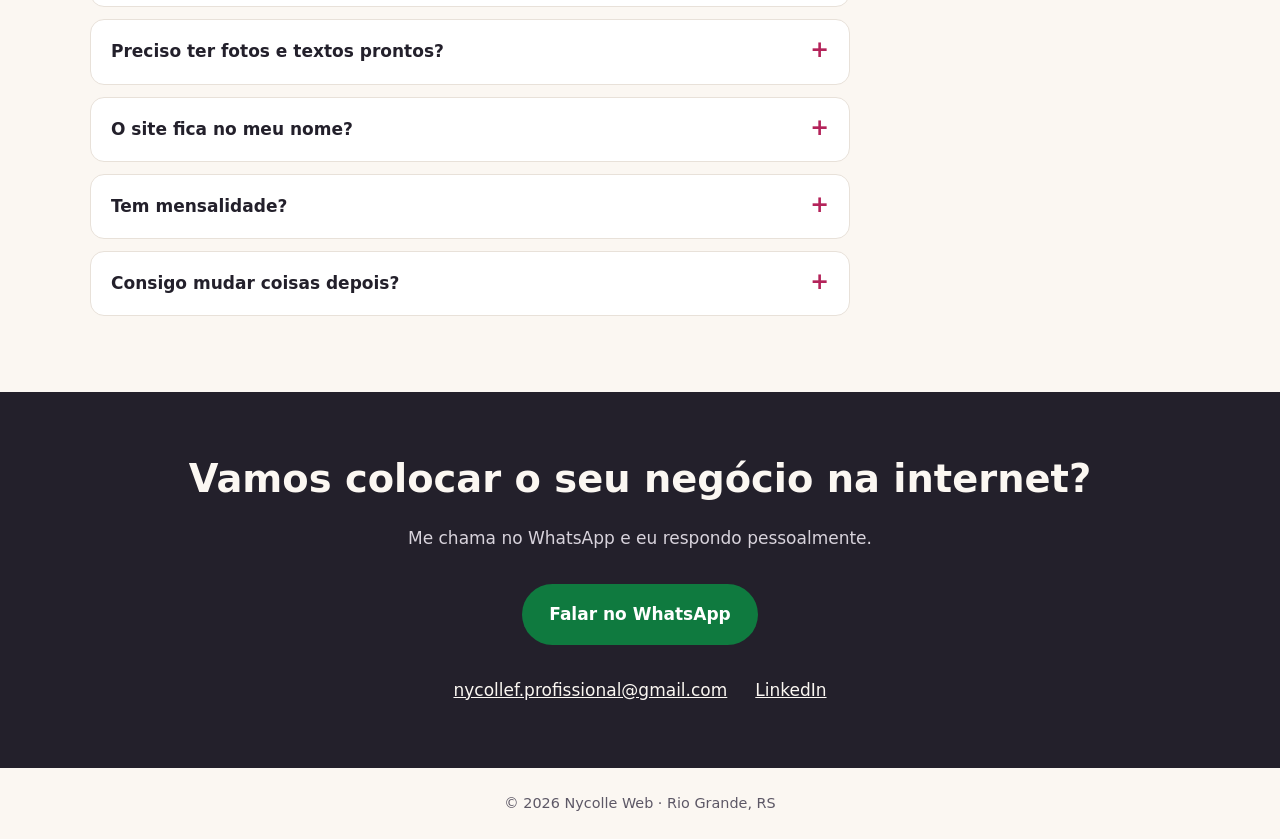
==== commit d1d693d8: "Portfólio: seção Sites no ar com TopGear e Bárbara" ====
--- a/index.html
+++ b/index.html
@@ -29,6 +29,7 @@
     <nav aria-label="Menu principal">
       <!-- Lista (<ul>) porque são vários itens do mesmo tipo: leitores de tela contam "lista com 4 itens" -->
       <ul>
+        <li><a href="#trabalhos">Trabalhos</a></li>
         <li><a href="#modelos">Modelos</a></li>
         <li><a href="#pacotes">Pacotes</a></li>
         <li><a href="#como-funciona">Como funciona</a></li>
@@ -103,6 +104,39 @@
       </ul>
     </section>
 
+    <!-- ===================== 3B. SITES NO AR ===================== -->
+    <!-- Trabalhos de verdade, de clientes reais. A imagem é um print do início de cada site -->
+    <section id="trabalhos">
+      <h2>Sites que já estão no ar</h2>
+      <p>Negócios de Rio Grande que já atendem os clientes por um site feito por mim.</p>
+
+      <div class="trabalhos">
+        <article class="trabalho">
+          <a class="trabalho-print" href="topgear.html">
+            <img src="img/portfolio/topgear.jpg" alt="Início do site da TopGear Centro Automotivo" width="960" height="600" loading="lazy">
+          </a>
+          <div class="trabalho-texto">
+            <p class="trabalho-tipo">Centro automotivo · Rio Grande</p>
+            <h3>TopGear Centro Automotivo</h3>
+            <p>Um site com cara de oficina de família: a história dos sócios, os serviços, a sala de espera com fliperama, vídeos do Instagram e agendamento direto pelo WhatsApp.</p>
+            <a class="link-trabalho" href="topgear.html">Ver o site →</a>
+          </div>
+        </article>
+
+        <article class="trabalho">
+          <a class="trabalho-print" href="fotografia.html">
+            <img src="img/portfolio/fotografia.jpg" alt="Início do site da Bárbara Matheus Fotografia" width="960" height="600" loading="lazy">
+          </a>
+          <div class="trabalho-texto">
+            <p class="trabalho-tipo">Fotografia · Rio Grande</p>
+            <h3>Bárbara Matheus Fotografia</h3>
+            <p>Um site delicado, feito para as fotos falarem: ensaios de gestante, bebê e família, pacotes com valores e reserva de data pelo WhatsApp.</p>
+            <a class="link-trabalho" href="fotografia.html">Ver o site →</a>
+          </div>
+        </article>
+      </div>
+    </section>
+
     <!-- ===================== 4. MODELOS ===================== -->
     <section id="modelos">
       <!-- <h2> = título de seção. A ordem h1 > h2 > h3 é como o índice de um livro -->
@@ -112,20 +146,6 @@
       <div class="cartoes">
         <!-- <article> = um bloco que faz sentido sozinho (cada cartão é um modelo).
              A <div class="previa"> vai virar a "fotinho" colorida do modelo no CSS -->
-        <article class="cartao">
-          <div class="previa previa-fotografia"></div>
-          <h3>Fotografia</h3>
-          <p>Para fotógrafos: portfólio, ensaios e reserva de data.</p>
-          <a href="fotografia.html">Ver modelo</a>
-        </article>
-
-        <article class="cartao">
-          <div class="previa previa-topgear"></div>
-          <h3>Centro automotivo</h3>
-          <p>TopGear: serviços, sala de espera, vídeos e agendamento.</p>
-          <a href="topgear.html">Ver site</a>
-        </article>
-
         <article class="cartao">
           <div class="previa previa-salao"></div>
           <h3>Salão de beleza</h3>
--- a/css/index.css
+++ b/css/index.css
@@ -250,6 +250,60 @@
 }
 
 
+/* ===================== 3B. SITES NO AR ===================== */
+/* Um trabalho embaixo do outro: print grande de um lado, texto do outro.
+   O segundo inverte os lados (row-reverse), para a página não ficar repetitiva */
+.trabalhos {
+  display: grid;
+  gap: 48px;
+}
+
+.trabalho {
+  display: grid;
+  grid-template-columns: 1.3fr 1fr;
+  gap: 36px;
+  align-items: center;
+}
+.trabalho:nth-child(even) .trabalho-print { order: 2; }
+
+/* O print parece uma janela de navegador: borda, cantos arredondados e sombra */
+.trabalho-print {
+  display: block;
+  overflow: hidden;
+  border: 1px solid var(--cor-borda);
+  border-radius: var(--raio);
+  box-shadow: var(--sombra);
+  transition: transform 0.3s ease, box-shadow 0.3s ease;
+}
+.trabalho-print img {
+  display: block;
+  width: 100%;
+  height: auto;
+}
+.trabalho-print:hover {
+  transform: translateY(-6px);
+  box-shadow: 0 16px 40px rgba(35, 32, 43, 0.14);
+}
+
+.trabalho-tipo {
+  margin: 0 0 6px;
+  font-size: 0.8rem;
+  font-weight: 700;
+  letter-spacing: 0.1em;
+  text-transform: uppercase;
+  color: var(--cor-marca);
+}
+.trabalho-texto h3 { margin-top: 0; }
+.trabalho-texto p:not(.trabalho-tipo) { color: var(--cor-texto-suave); }
+.link-trabalho { font-weight: 700; }
+
+/* No celular: print em cima, texto embaixo */
+@media (max-width: 760px) {
+  .trabalho { grid-template-columns: 1fr; gap: 18px; }
+  .trabalho:nth-child(even) .trabalho-print { order: 0; }
+}
+
+
 /* ===================== 4. MODELOS ===================== */
 /* A "fotinho" de cada modelo, feita só com cores (gradiente).
    Quando você tiver prints dos modelos, pode trocar por <img>. */
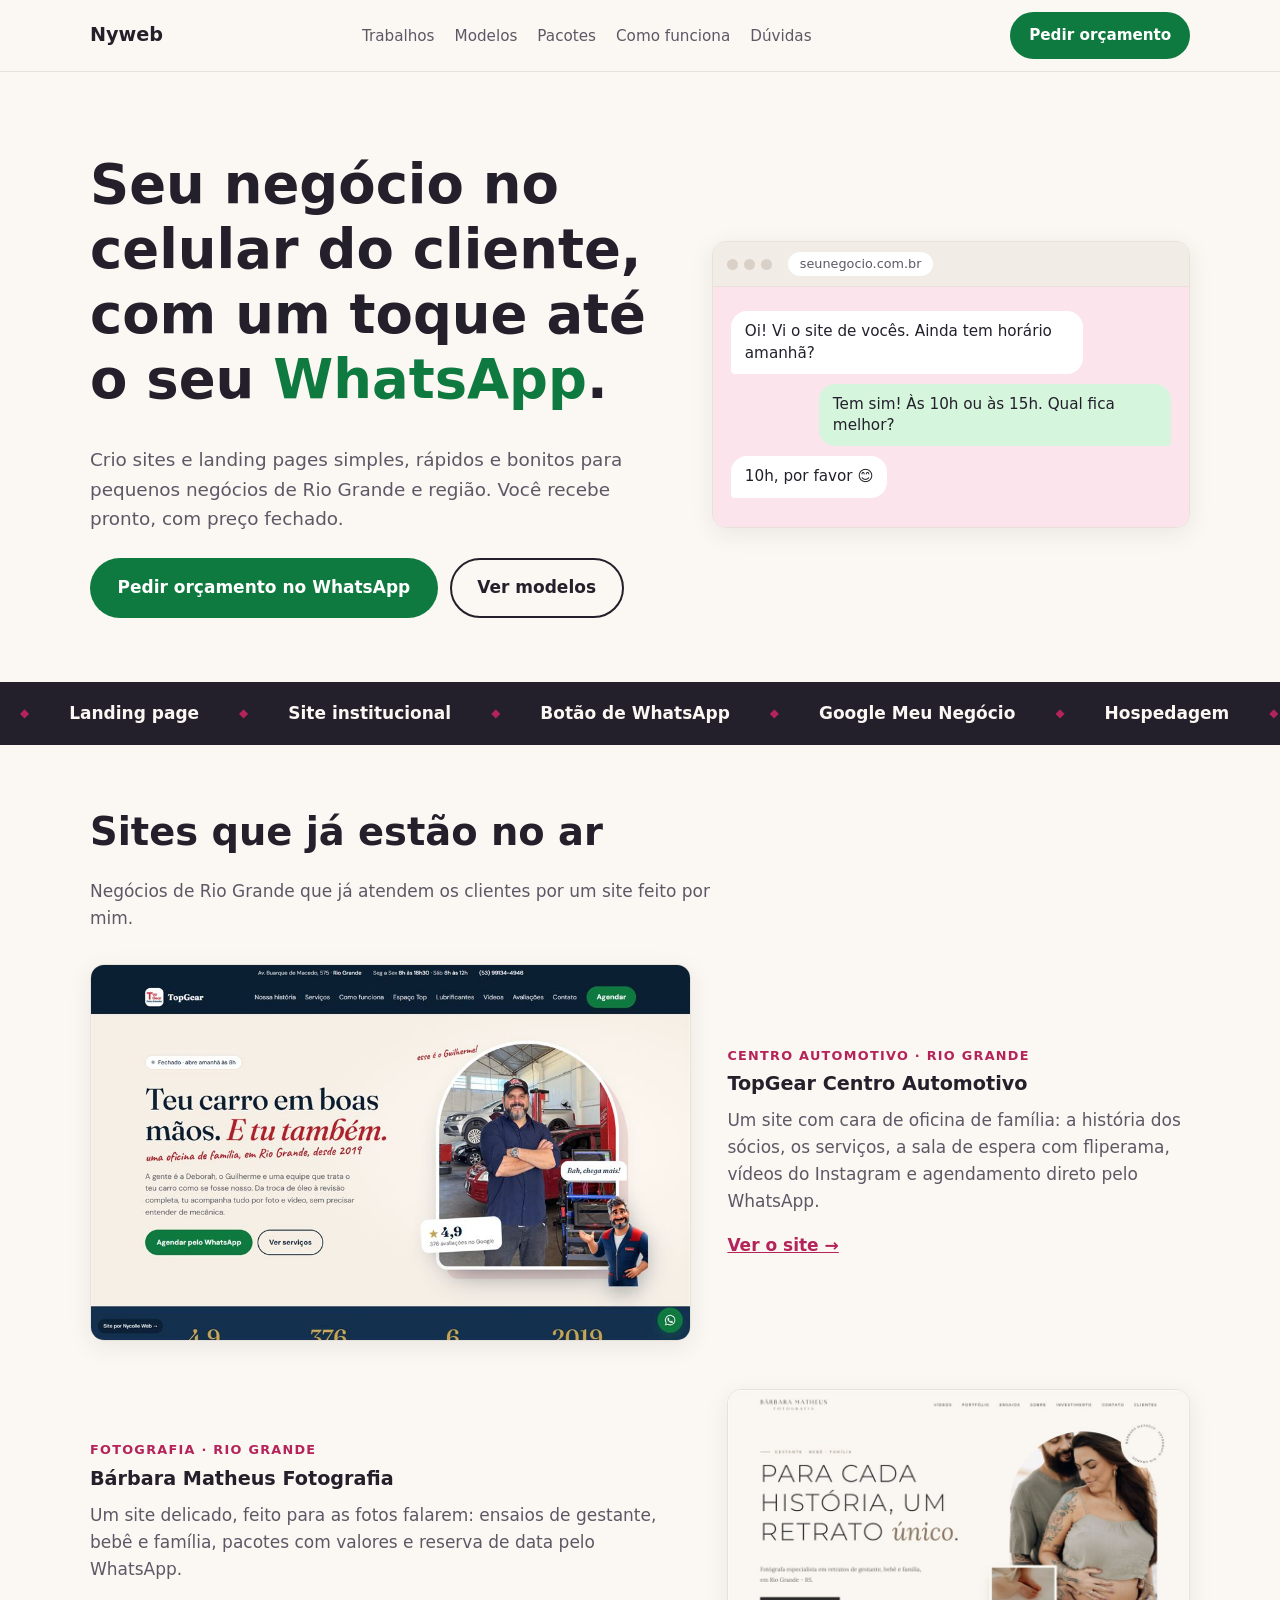
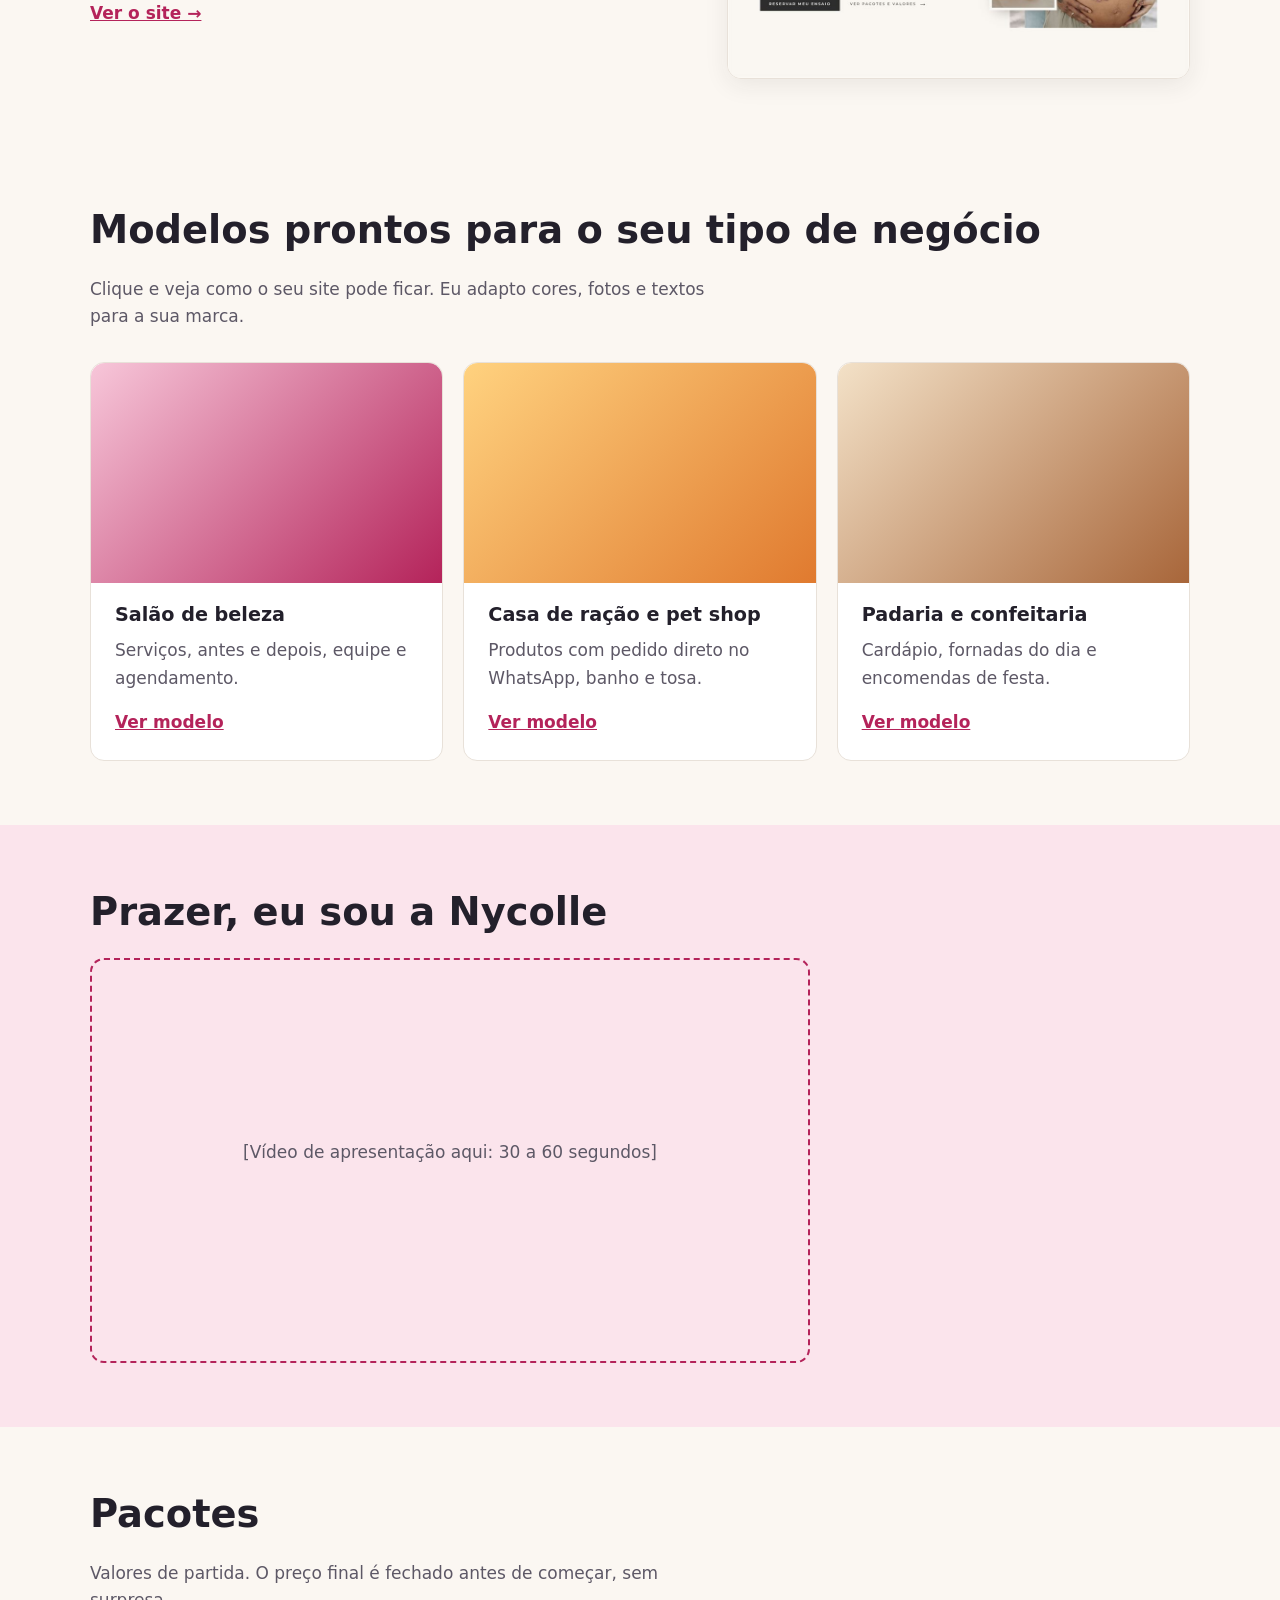
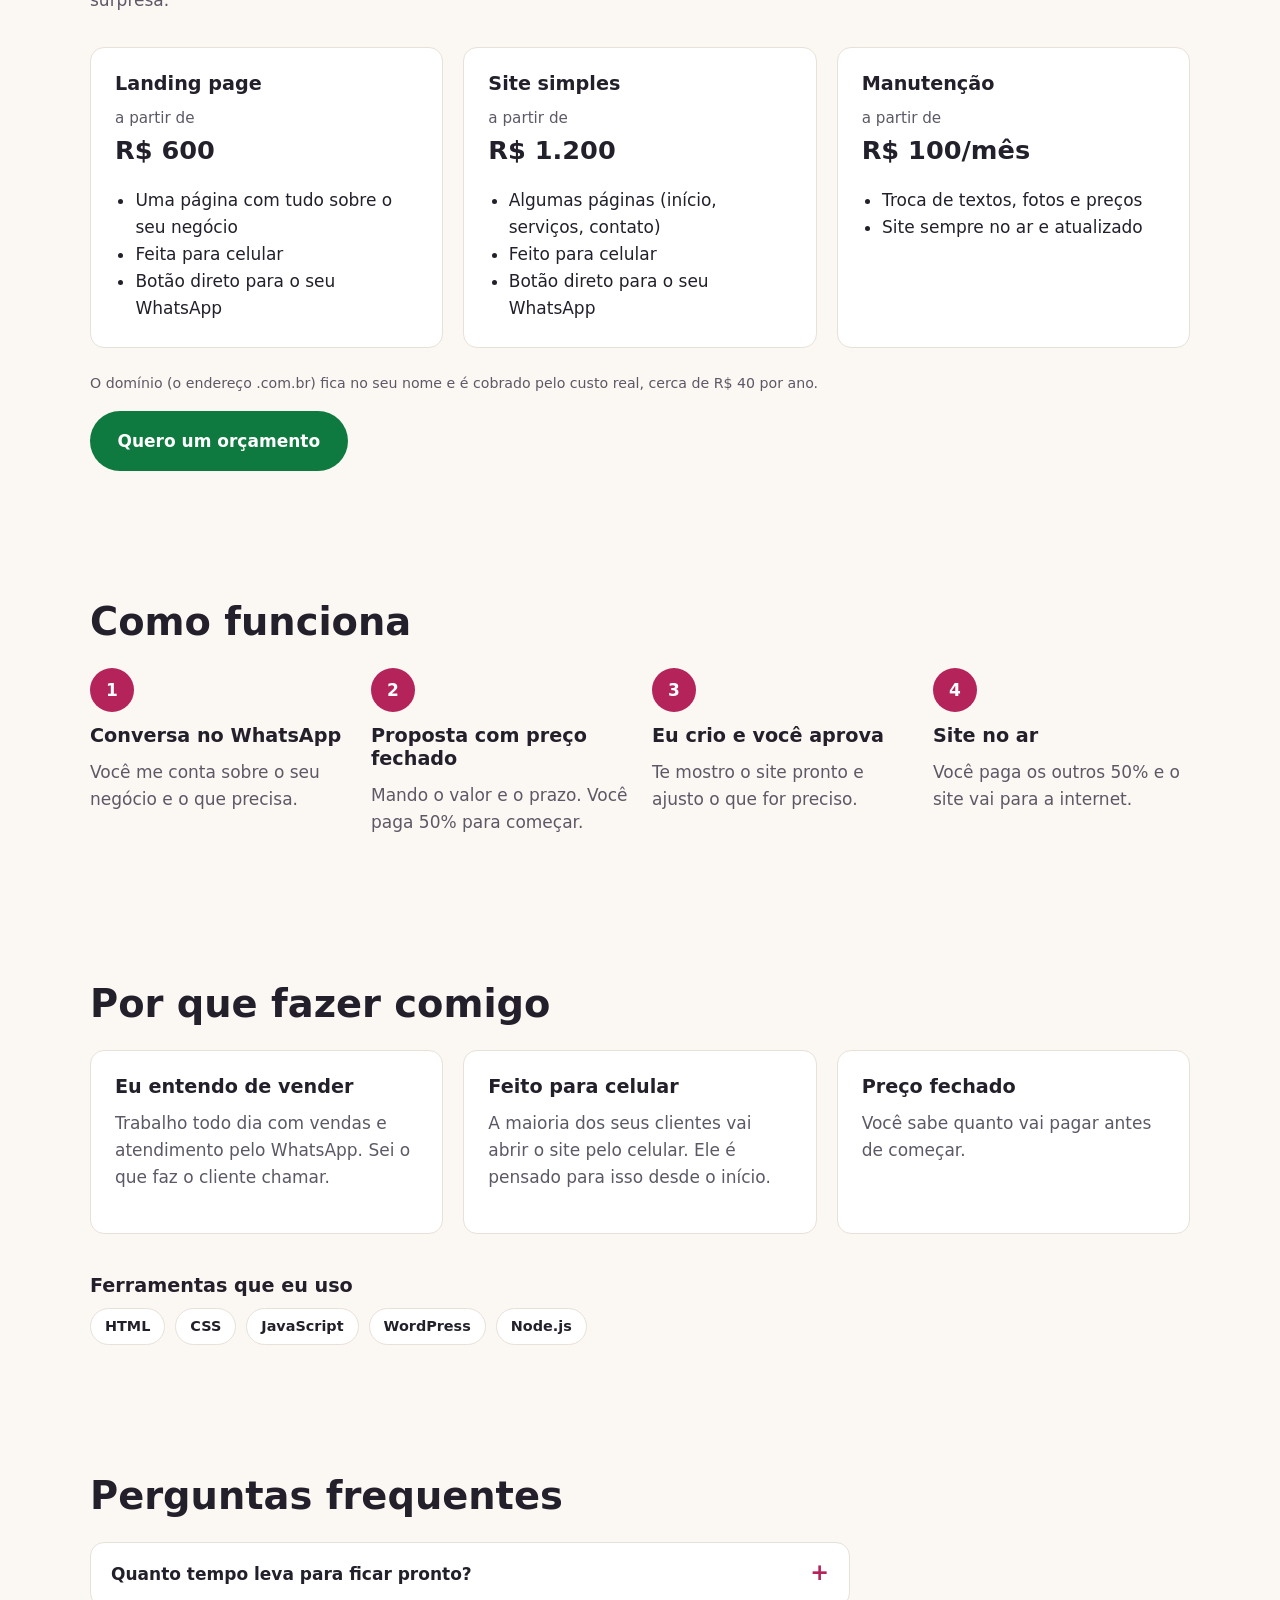
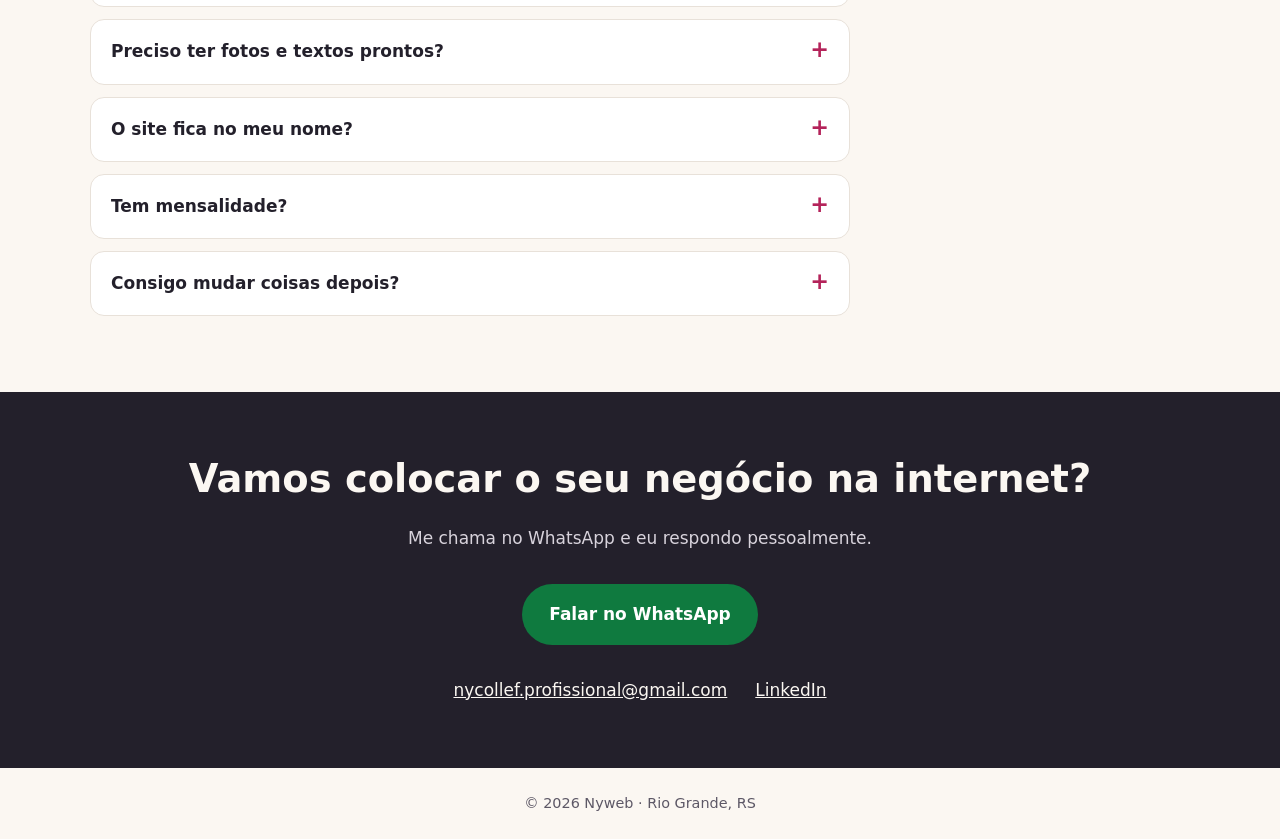
==== commit d3512934: "Marca passa a se chamar Nyweb" ====
--- a/index.html
+++ b/index.html
@@ -8,7 +8,7 @@
   <meta name="viewport" content="width=device-width, initial-scale=1.0">
 
   <!-- Título da aba e do resultado no Google. Curto e com o que você vende + cidade -->
-  <title>Nycolle Web | Sites e landing pages em Rio Grande, RS</title>
+  <title>Nyweb | Sites e landing pages em Rio Grande, RS</title>
   <!-- Descrição: o textinho que aparece embaixo do título no Google -->
   <meta name="description" content="Sites e landing pages para pequenos negócios de Rio Grande e região, feitos para celular e com botão direto para o seu WhatsApp. Preço fechado.">
 
@@ -24,7 +24,7 @@
   <!-- <header> = cabeçalho da página. <nav> = grupo de links de navegação -->
   <header class="menu">
     <!-- A marca leva de volta ao topo. "#topo" pula para o elemento com id="topo" -->
-    <a href="#topo" class="marca">Nycolle Web</a>
+    <a href="#topo" class="marca">Nyweb</a>
 
     <nav aria-label="Menu principal">
       <!-- Lista (<ul>) porque são vários itens do mesmo tipo: leitores de tela contam "lista com 4 itens" -->
@@ -323,7 +323,7 @@
   <!-- ===================== RODAPÉ ===================== -->
   <footer>
     <!-- O <span id="ano"> vai ser atualizado sozinho pelo JavaScript no Passo 5 -->
-    <p>© <span id="ano">2026</span> Nycolle Web · Rio Grande, RS</p>
+    <p>© <span id="ano">2026</span> Nyweb · Rio Grande, RS</p>
   </footer>
 
 </body>
--- a/css/base.css
+++ b/css/base.css
@@ -16,7 +16,7 @@
   --cor-superficie: #ffffff;   /* fundo dos cartões */
   --cor-texto: #23202b;        /* quase preto: cansa menos a vista que o preto puro */
   --cor-texto-suave: #5d5866;  /* para textos de apoio */
-  --cor-marca: #b4235a;        /* framboesa: a cor da Nycolle Web */
+  --cor-marca: #b4235a;        /* framboesa: a cor da Nyweb */
   --cor-marca-clara: #fbe4ec;  /* versão clarinha da marca, para fundos */
   --cor-whats: #0f7a3f;        /* verde do WhatsApp, escurecido para o texto branco ficar legível */
   --cor-whats-escura: #0b5e30; /* quando passa o mouse no botão */
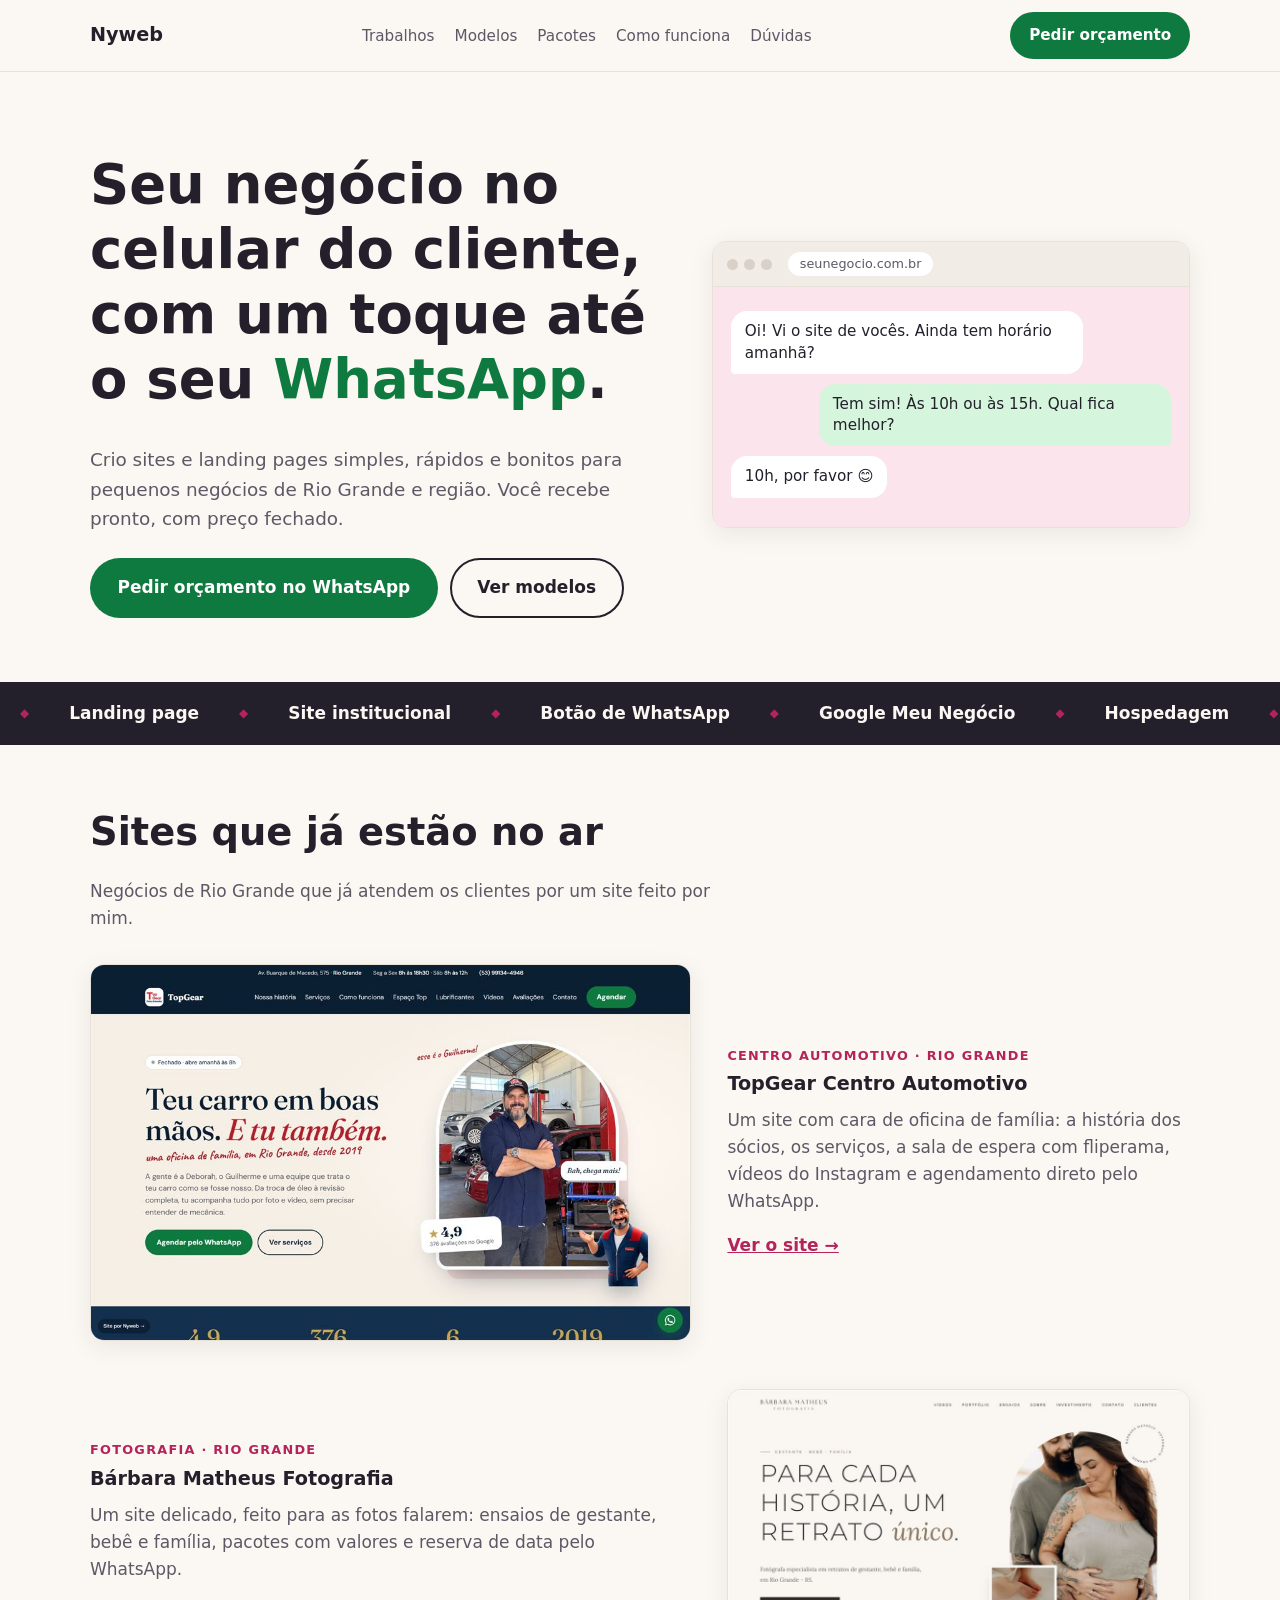
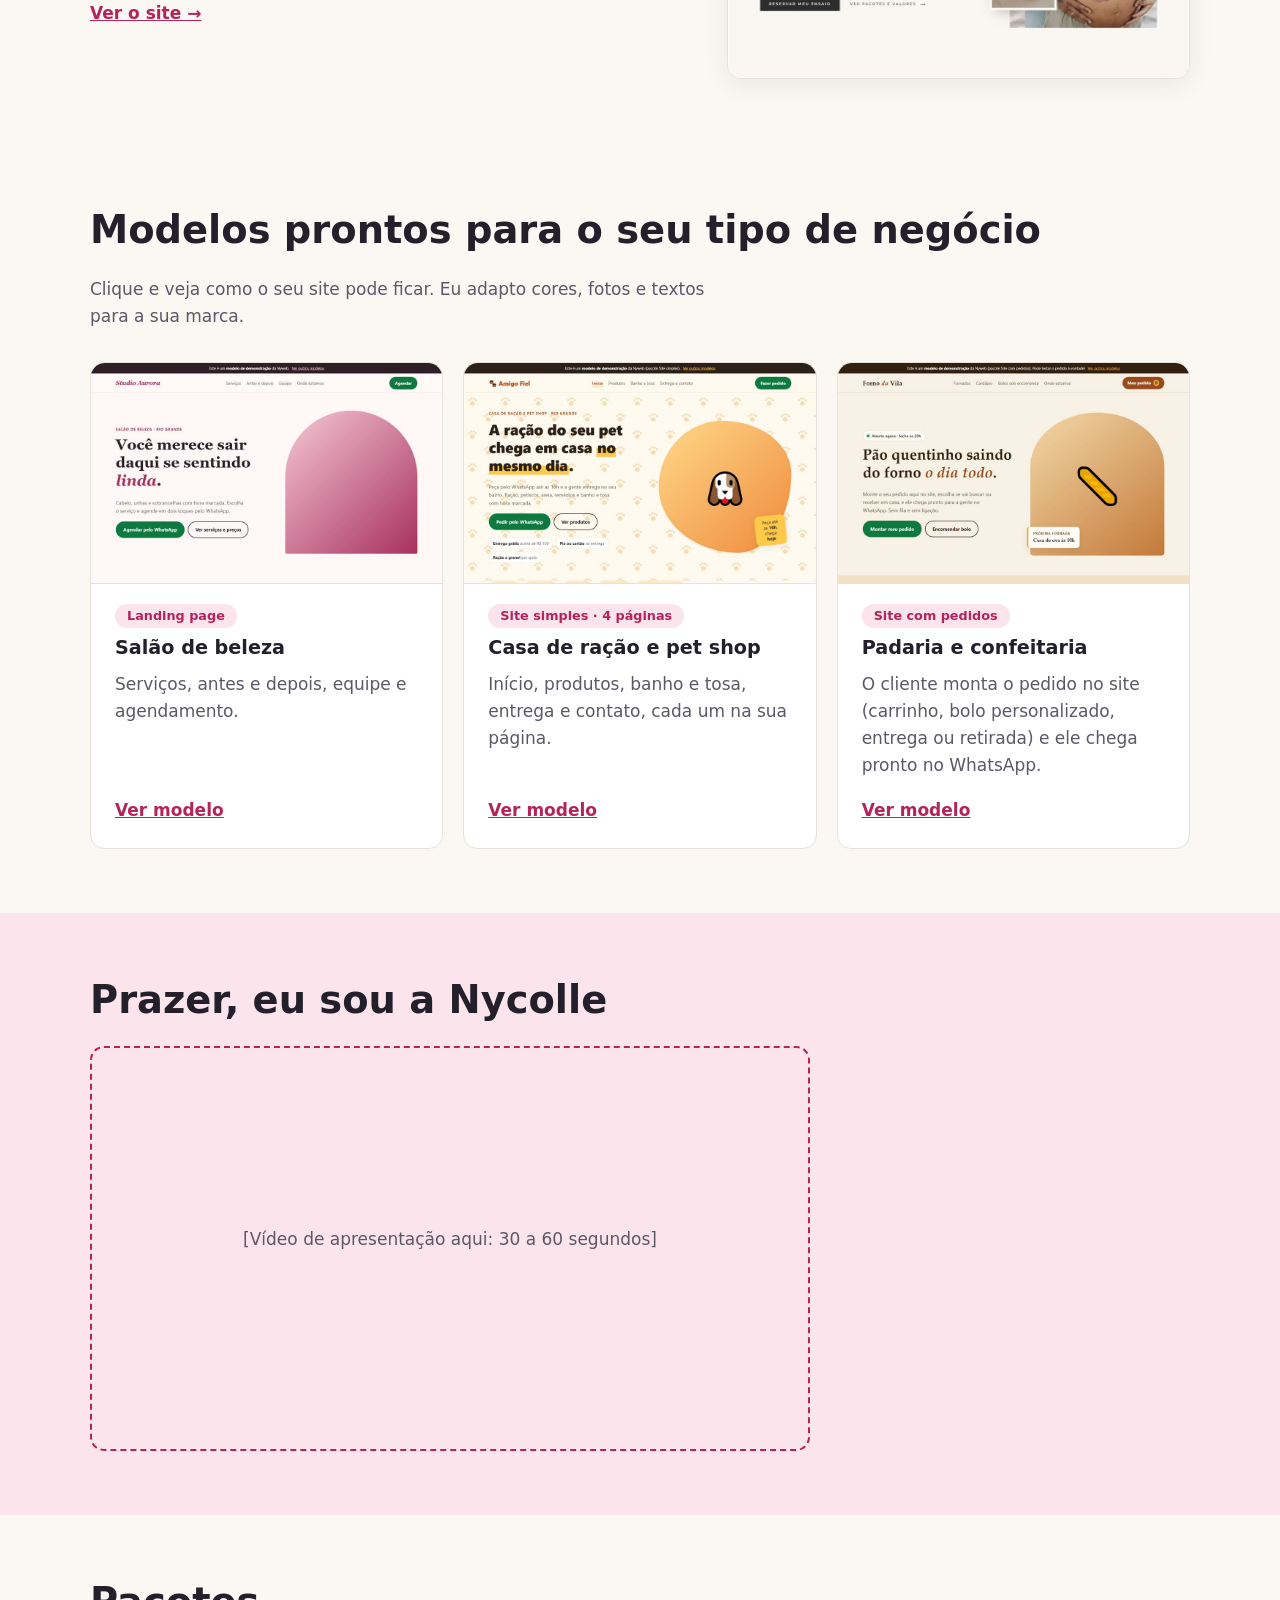
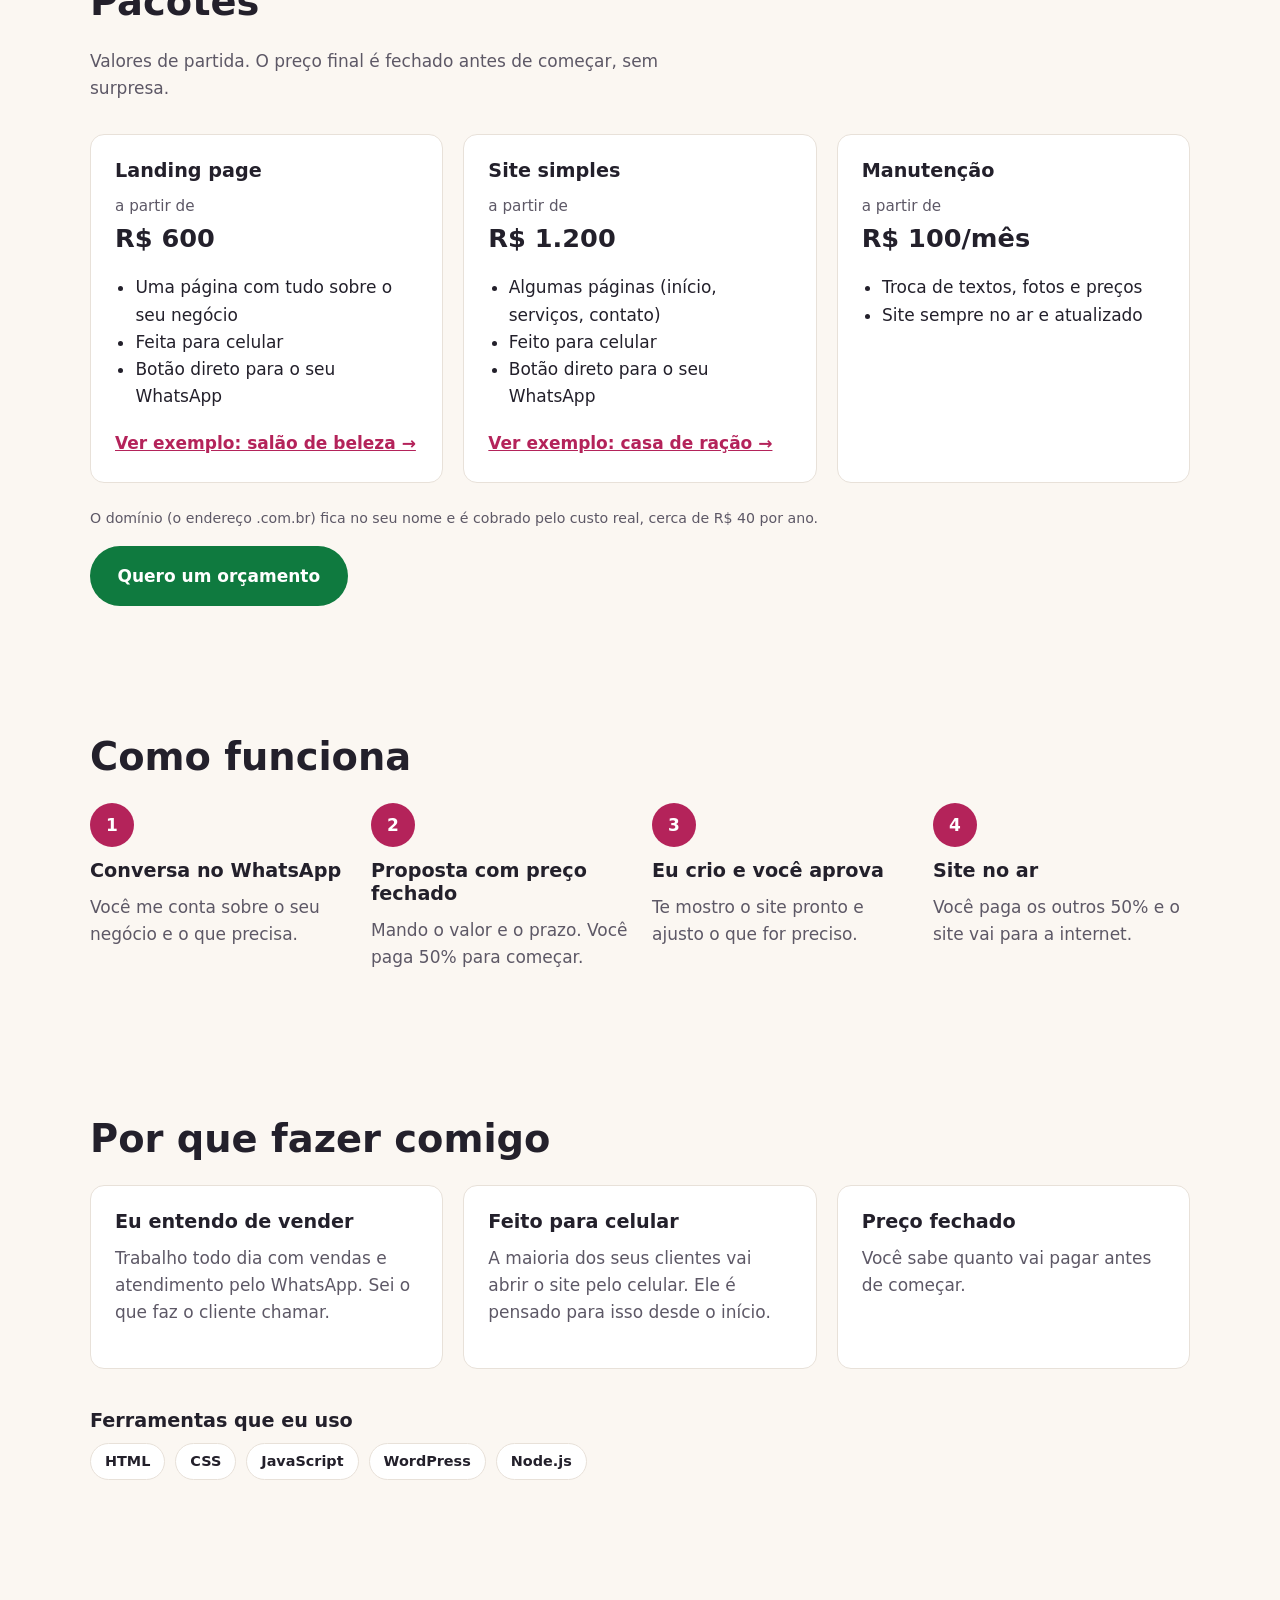
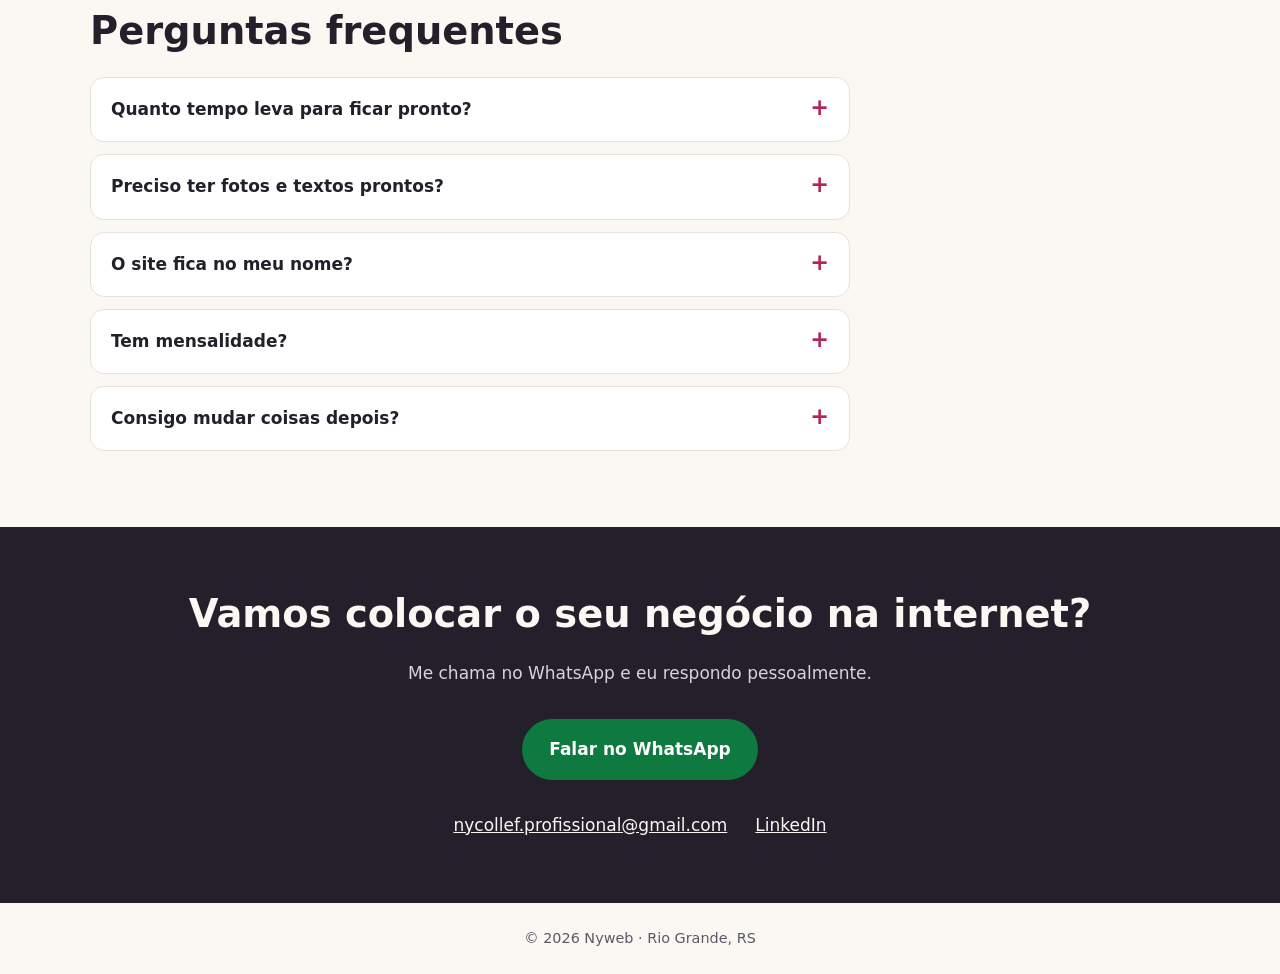
==== commit 8ab07d8f: "Modelos: um de cada tipo (landing page, site simples, site com pedidos) com prints" ====
--- a/index.html
+++ b/index.html
@@ -147,23 +147,36 @@
         <!-- <article> = um bloco que faz sentido sozinho (cada cartão é um modelo).
              A <div class="previa"> vai virar a "fotinho" colorida do modelo no CSS -->
         <article class="cartao">
-          <div class="previa previa-salao"></div>
+          <!-- Print do início do modelo. Clicar na imagem também abre o modelo.
+               aria-hidden e tabindex="-1": o link "Ver modelo" lá embaixo já faz o mesmo,
+               então o leitor de tela e a tecla Tab não passam duas vezes pelo mesmo lugar -->
+          <a class="previa" href="salao.html" aria-hidden="true" tabindex="-1">
+            <img src="img/portfolio/modelo-salao.jpg" alt="" width="960" height="600" loading="lazy">
+          </a>
+          <!-- Etiqueta dizendo de qual PACOTE este modelo é exemplo -->
+          <p class="tipo-site">Landing page</p>
           <h3>Salão de beleza</h3>
           <p>Serviços, antes e depois, equipe e agendamento.</p>
           <a href="salao.html">Ver modelo</a>
         </article>
 
         <article class="cartao">
-          <div class="previa previa-racao"></div>
+          <a class="previa" href="casa-de-racao.html" aria-hidden="true" tabindex="-1">
+            <img src="img/portfolio/modelo-casa-de-racao.jpg" alt="" width="960" height="600" loading="lazy">
+          </a>
+          <p class="tipo-site">Site simples · 4 páginas</p>
           <h3>Casa de ração e pet shop</h3>
-          <p>Produtos com pedido direto no WhatsApp, banho e tosa.</p>
+          <p>Início, produtos, banho e tosa, entrega e contato, cada um na sua página.</p>
           <a href="casa-de-racao.html">Ver modelo</a>
         </article>
 
         <article class="cartao">
-          <div class="previa previa-padaria"></div>
+          <a class="previa" href="padaria.html" aria-hidden="true" tabindex="-1">
+            <img src="img/portfolio/modelo-padaria.jpg" alt="" width="960" height="600" loading="lazy">
+          </a>
+          <p class="tipo-site">Site com pedidos</p>
           <h3>Padaria e confeitaria</h3>
-          <p>Cardápio, fornadas do dia e encomendas de festa.</p>
+          <p>O cliente monta o pedido no site (carrinho, bolo personalizado, entrega ou retirada) e ele chega pronto no WhatsApp.</p>
           <a href="padaria.html">Ver modelo</a>
         </article>
       </div>
@@ -193,6 +206,8 @@
             <li>Feita para celular</li>
             <li>Botão direto para o seu WhatsApp</li>
           </ul>
+          <!-- Link para um modelo que é exatamente deste tipo: o cliente VÊ o que está comprando -->
+          <a class="link-exemplo" href="salao.html">Ver exemplo: salão de beleza →</a>
         </article>
 
         <article class="cartao pacote">
@@ -203,6 +218,7 @@
             <li>Feito para celular</li>
             <li>Botão direto para o seu WhatsApp</li>
           </ul>
+          <a class="link-exemplo" href="casa-de-racao.html">Ver exemplo: casa de ração →</a>
         </article>
 
         <article class="cartao pacote">
--- a/css/index.css
+++ b/css/index.css
@@ -305,19 +305,29 @@
 
 
 /* ===================== 4. MODELOS ===================== */
-/* A "fotinho" de cada modelo, feita só com cores (gradiente).
-   Quando você tiver prints dos modelos, pode trocar por <img>. */
-.previa {
-  aspect-ratio: 16 / 10;   /* mantém o formato retangular em qualquer largura */
+/* O print de cada modelo, no topo do cartão.
+   O #modelos .cartao na frente dá "força" para vencer a regra do link logo abaixo
+   (sem isso, o margin-top: auto de lá empurraria o print para baixo) */
+#modelos .cartao .previa {
+  display: block;
   margin: -24px -24px 20px; /* margem negativa: encosta nas bordas do cartão */
   border-radius: var(--raio) var(--raio) 0 0;
-}
-
-.previa-fotografia { background: linear-gradient(135deg, #2b2d42, #8d99ae); }
-.previa-salao      { background: linear-gradient(135deg, #f7c6d9, #b4235a); }
-.previa-racao      { background: linear-gradient(135deg, #ffd27f, #e07a2f); }
-.previa-padaria    { background: linear-gradient(135deg, #f3e1c7, #a8663a); }
-.previa-topgear    { background: linear-gradient(135deg, #0b1f33 40%, #b3202a); }
+  border-bottom: 1px solid var(--cor-borda);
+  overflow: hidden;         /* corta a imagem nos cantos arredondados */
+}
+
+.previa img {
+  width: 100%;
+  aspect-ratio: 16 / 10;    /* mantém o formato retangular em qualquer largura */
+  object-fit: cover;        /* preenche o espaço sem esticar a imagem */
+  object-position: top;     /* se precisar cortar, corta embaixo e mostra o topo do site */
+  transition: transform 0.4s;
+}
+
+/* Ao passar o mouse no cartão, o print dá um zoom leve */
+#modelos .cartao:hover .previa img {
+  transform: scale(1.04);
+}
 
 /* margin-top: auto empurra o link para o pé do cartão,
    assim todos os "Ver modelo" ficam alinhados */
@@ -509,3 +519,25 @@
 footer p {
   margin: 0;
 }
+
+
+/* ===================== EXEMPLOS DOS PACOTES ===================== */
+/* Link "Ver exemplo" no pé de cada pacote (margin-top: auto empurra para baixo,
+   assim os links ficam alinhados mesmo se as listas tiverem tamanhos diferentes) */
+.link-exemplo {
+  margin-top: auto;
+  padding-top: 20px;
+  font-weight: 700;
+}
+
+/* Etiqueta nos cartões de modelo dizendo de qual pacote ele é exemplo */
+.tipo-site {
+  align-self: flex-start;  /* a etiqueta fica do tamanho do texto, não estica */
+  margin: 0 0 8px;
+  padding: 2px 12px;
+  border-radius: 999px;
+  background: var(--cor-marca-clara);
+  color: var(--cor-marca) !important; /* o !important vence o ".cartao p" que deixa o texto cinza */
+  font-size: 0.8rem;
+  font-weight: 700;
+}
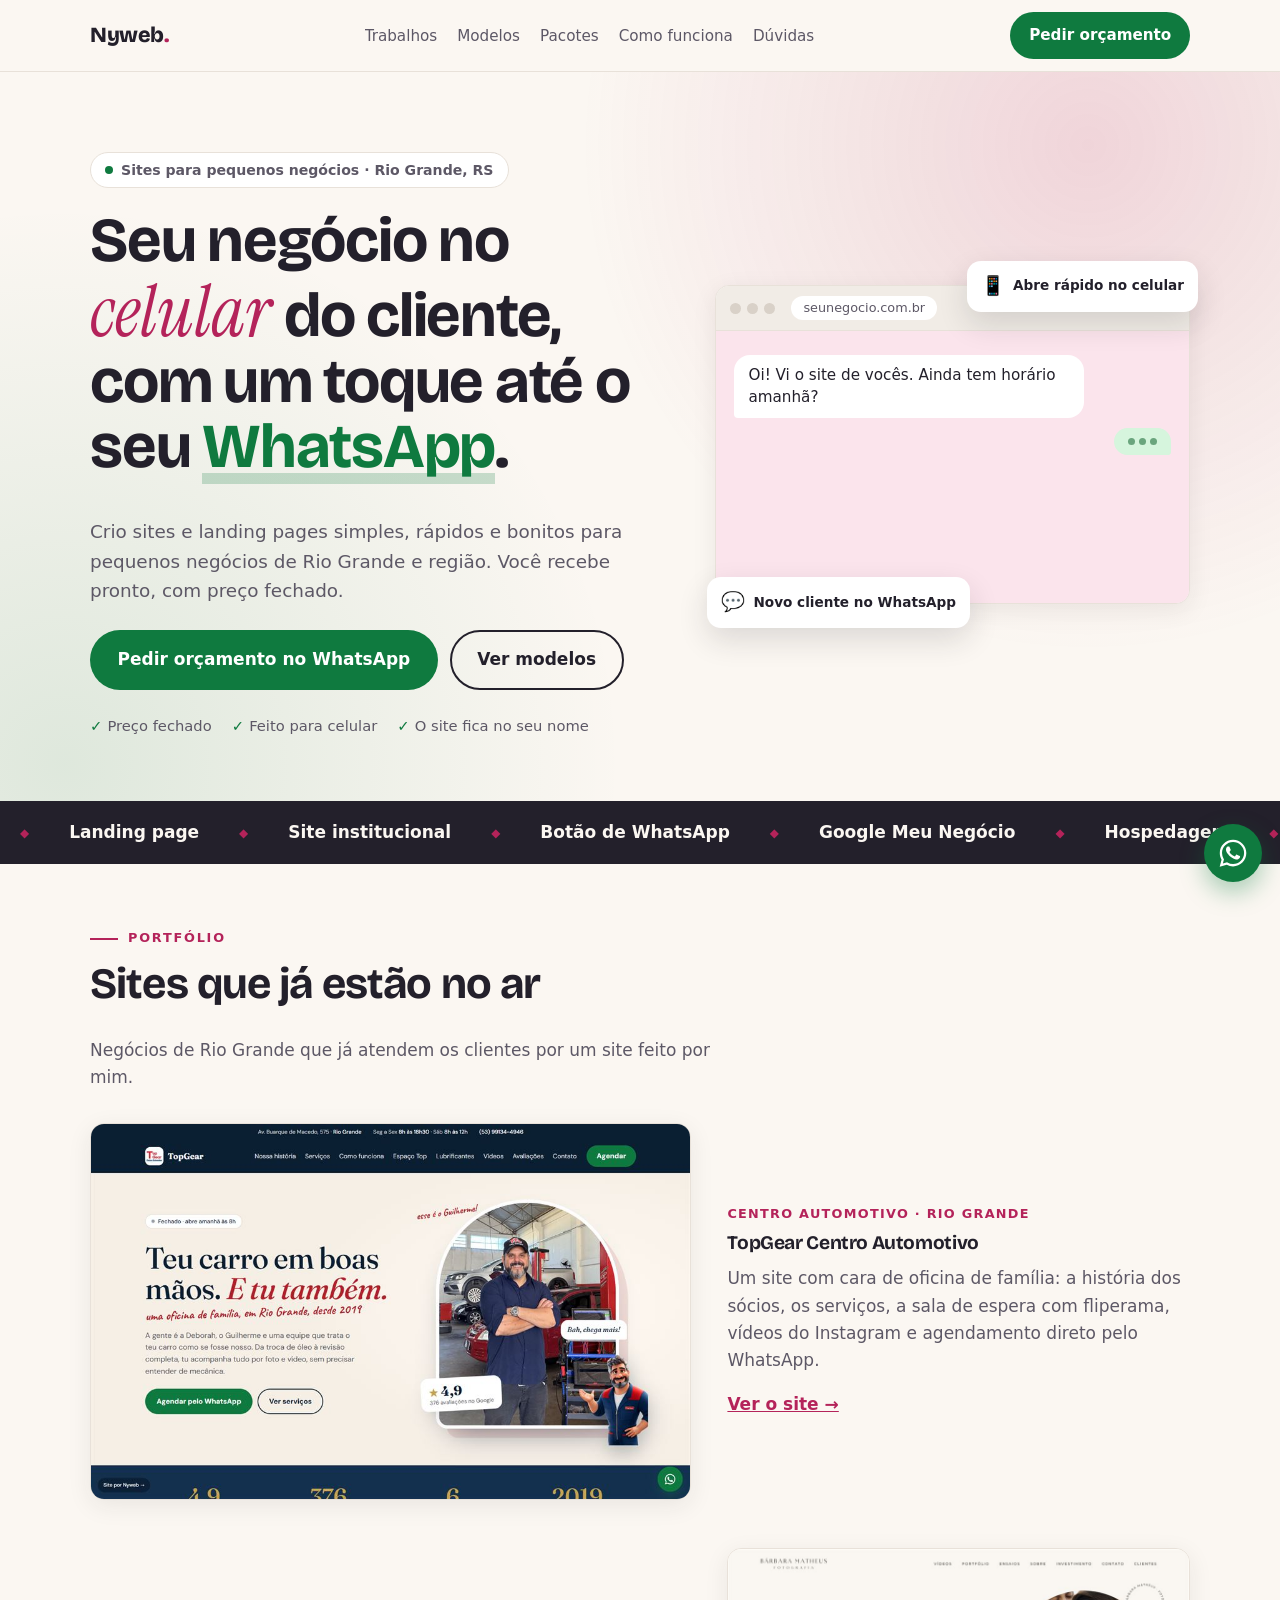
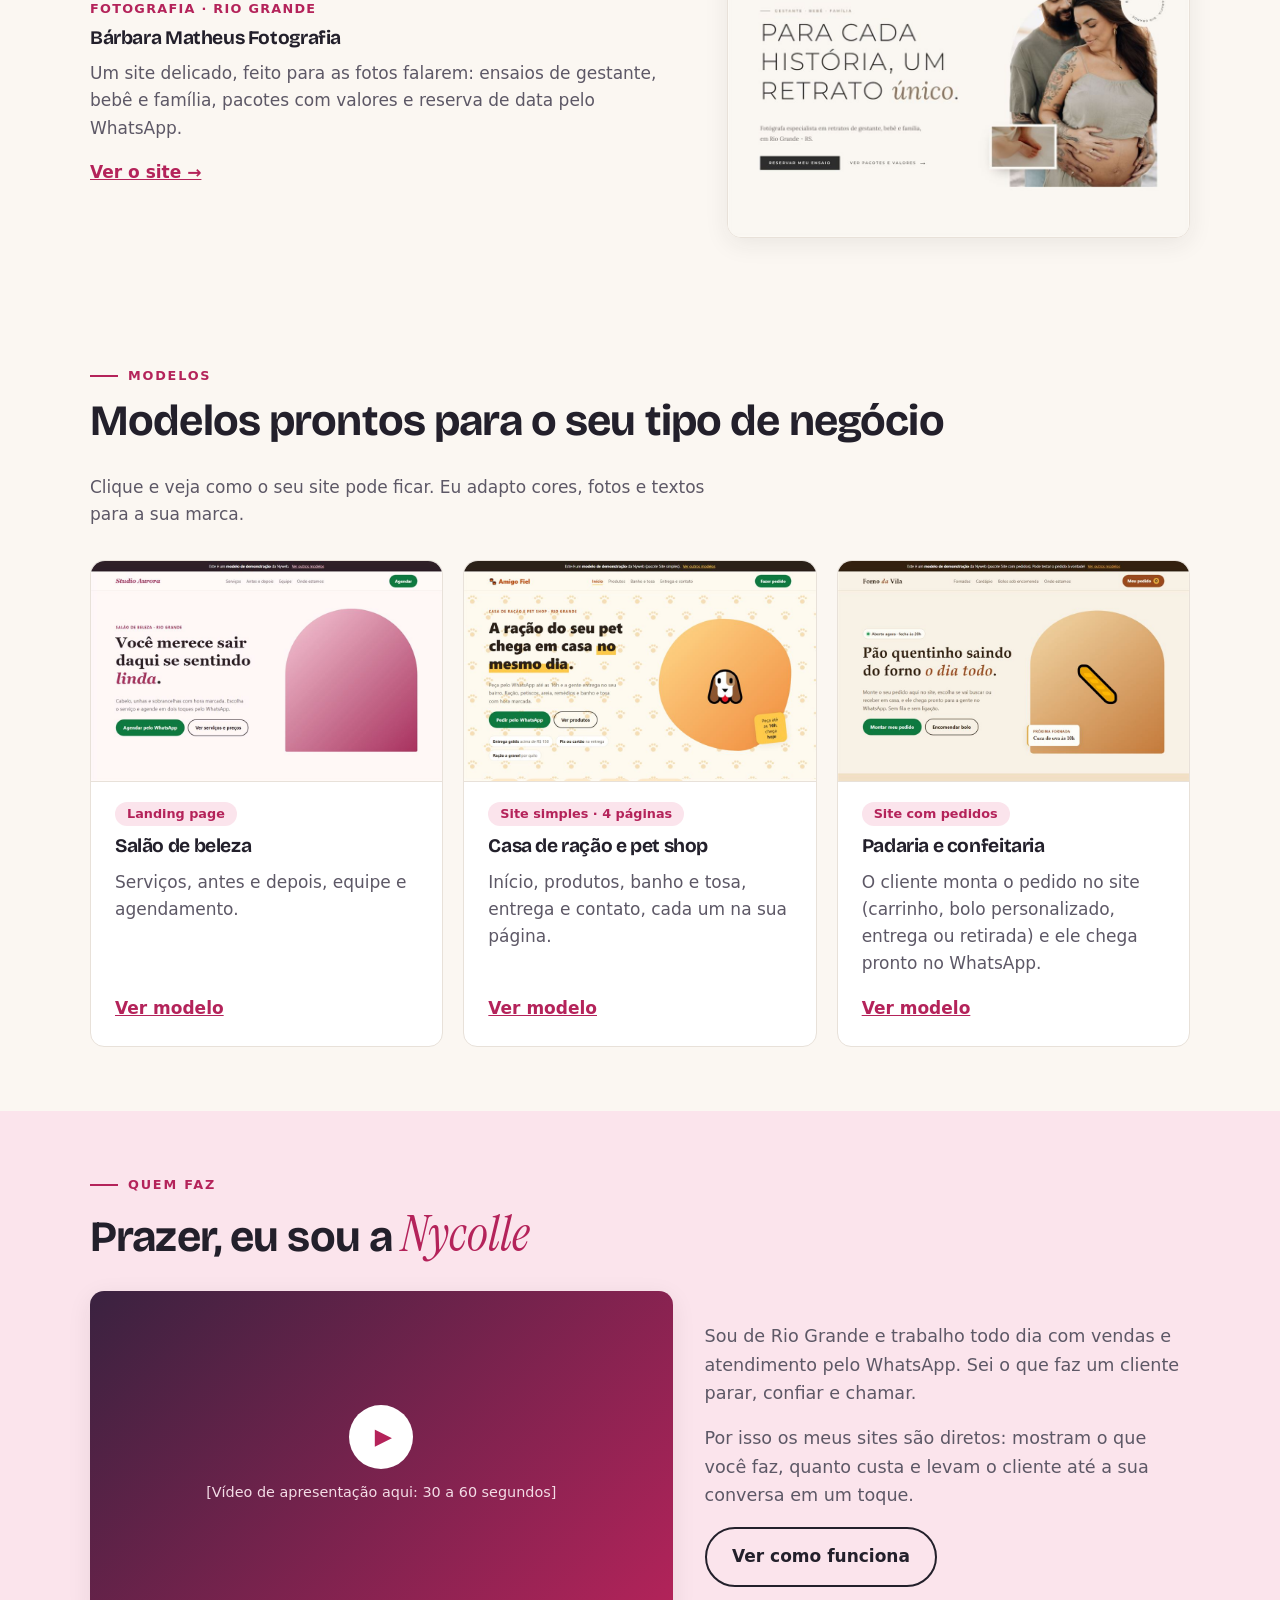
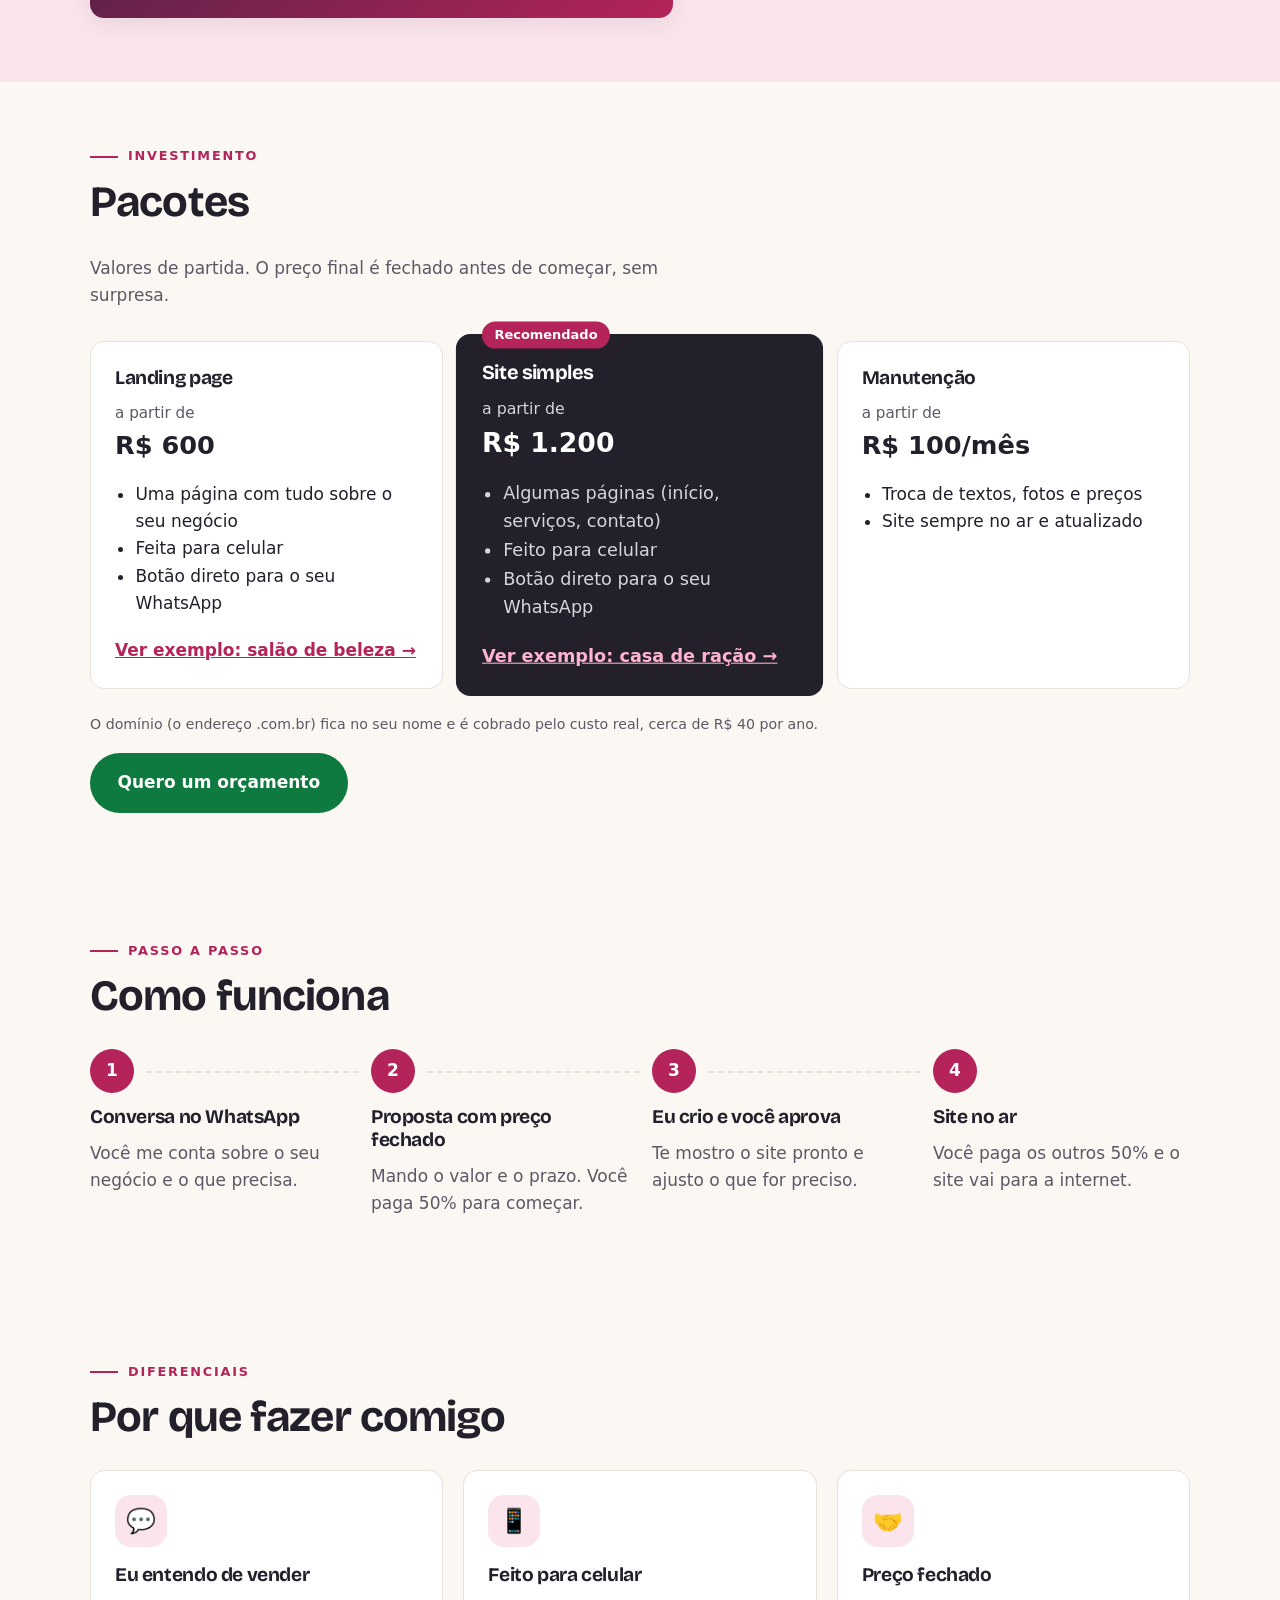
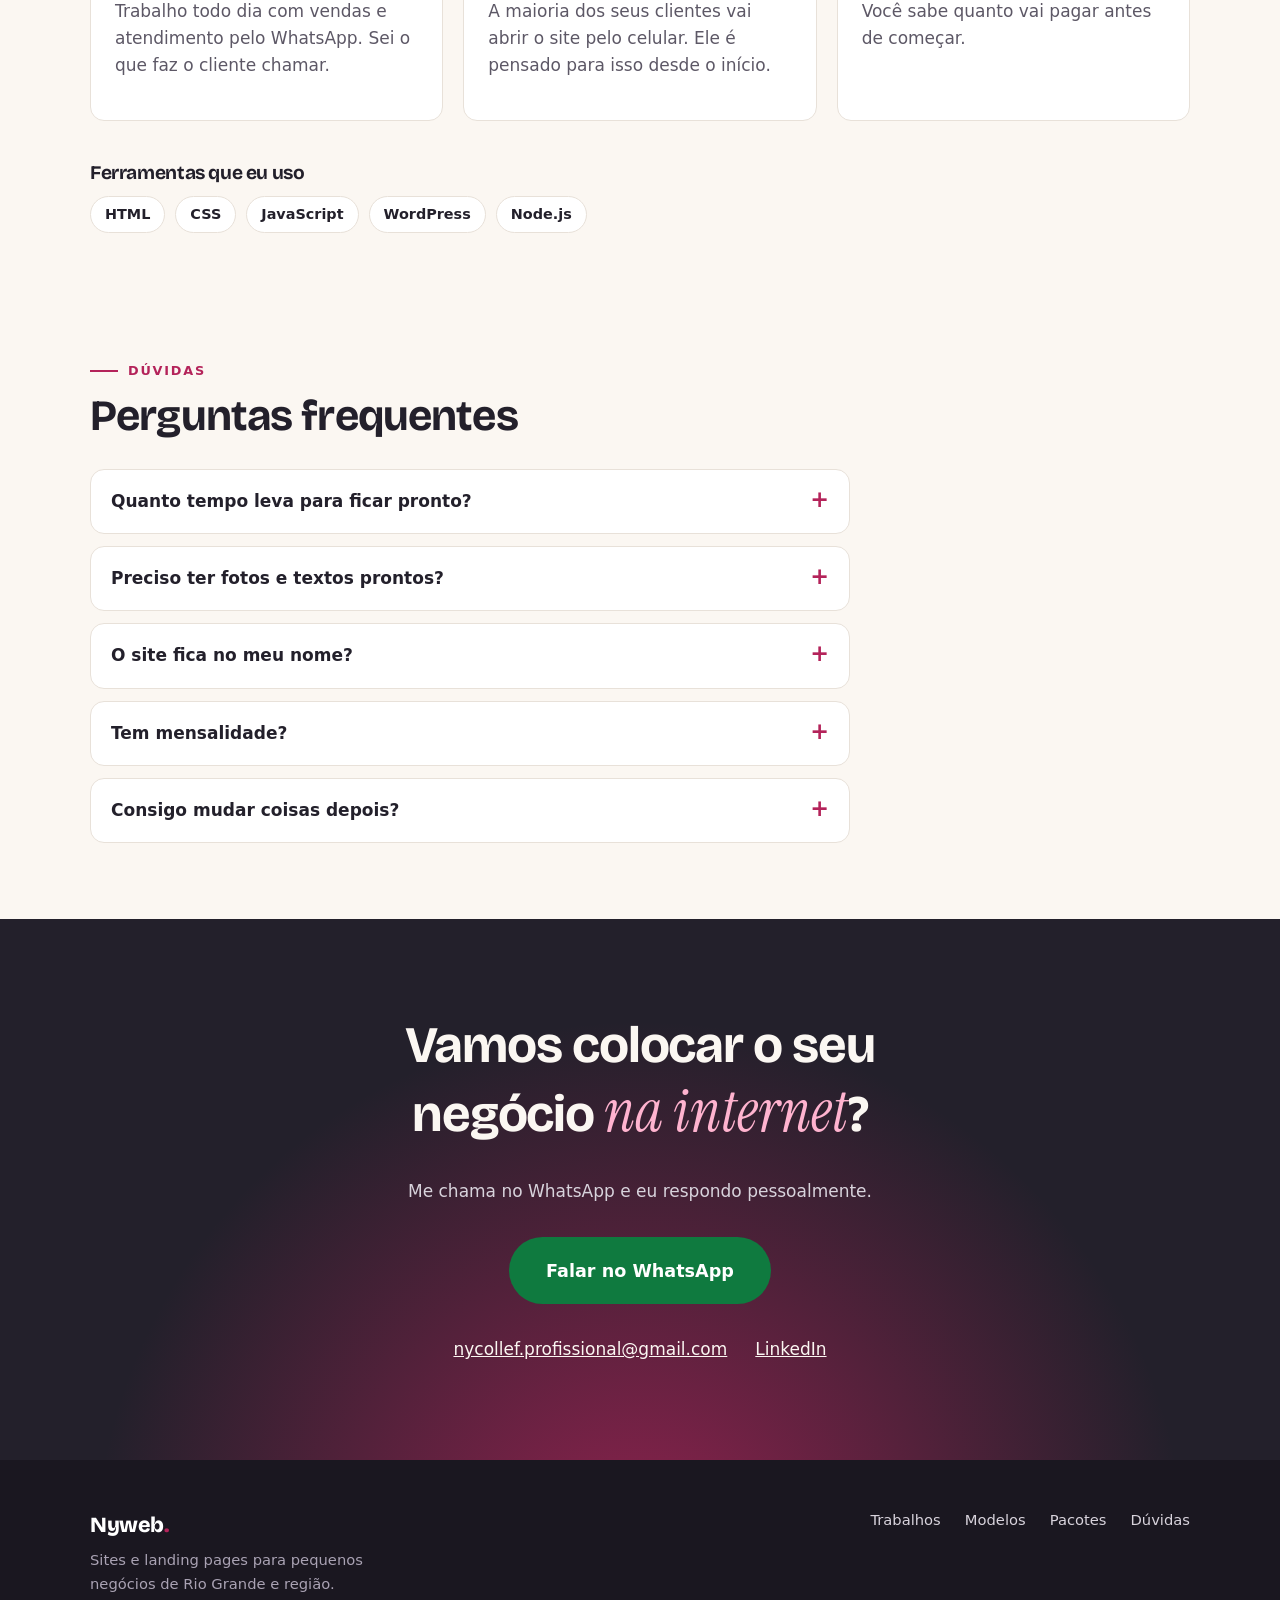
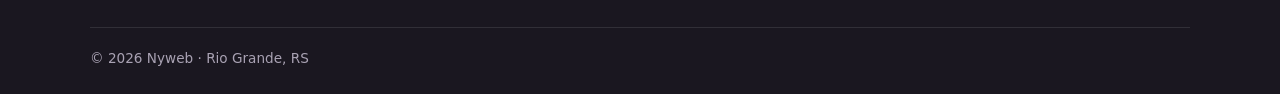
==== commit ce364f5c: "Página inicial mais caprichada" ====
--- a/index.html
+++ b/index.html
@@ -1,11 +1,14 @@
 <!DOCTYPE html>
 <!-- lang="pt-BR": avisa ao navegador e ao Google que a página é em português do Brasil
      (ajuda na tradução automática, no corretor e nos leitores de tela) -->
-<html lang="pt-BR">
+<!-- class="sem-js": se o JavaScript não carregar, nada fica invisível esperando animação.
+     A linha de <script> logo abaixo troca para "js" assim que a página abre -->
+<html lang="pt-BR" class="sem-js">
 <head>
   <meta charset="UTF-8">
   <!-- Sem esta linha, o celular mostra a página "miniatura", como se fosse um computador -->
   <meta name="viewport" content="width=device-width, initial-scale=1.0">
+  <script>document.documentElement.classList.replace('sem-js', 'js');</script>
 
   <!-- Título da aba e do resultado no Google. Curto e com o que você vende + cidade -->
   <title>Nyweb | Sites e landing pages em Rio Grande, RS</title>
@@ -15,8 +18,18 @@
   <!-- Arquivos de CSS (a "roupa" da página). A ORDEM importa:
        primeiro o base (vale para o site todo), depois o index (só desta página),
        para que o index possa ajustar o que veio do base -->
+  <!-- Fontes do Google:
+       Bricolage Grotesque = títulos, com personalidade
+       Instrument Serif (itálico) = palavras de destaque, toque elegante
+       preconnect = "já vai abrindo a conexão" com o Google, a fonte chega mais rápido -->
+  <link rel="preconnect" href="https://fonts.googleapis.com">
+  <link rel="preconnect" href="https://fonts.gstatic.com" crossorigin>
+  <link rel="stylesheet" href="https://fonts.googleapis.com/css2?family=Bricolage+Grotesque:opsz,wght@12..96,600;12..96,800&family=Instrument+Serif:ital@1&display=swap">
+
   <link rel="stylesheet" href="css/base.css">
   <link rel="stylesheet" href="css/index.css">
+  <!-- defer = o JavaScript só roda depois que o HTML inteiro foi lido -->
+  <script src="js/index.js" defer></script>
 </head>
 <body>
 
@@ -53,8 +66,11 @@
     <!-- "Hero" (herói, em inglês) é o nome que se dá à primeira área grande da página -->
     <section class="hero" id="topo">
       <div class="hero-texto">
-        <!-- Só pode ter UM <h1> por página: é o assunto principal para o Google -->
-        <h1>Seu negócio no celular do cliente, com um toque até o seu <span class="destaque">WhatsApp</span>.</h1>
+        <!-- Etiqueta acima do título: diz em 1 segundo o que você faz e onde -->
+        <p class="selo-topo"><span class="pontinho" aria-hidden="true"></span> Sites para pequenos negócios · Rio Grande, RS</p>
+        <!-- Só pode ter UM <h1> por página: é o assunto principal para o Google.
+             <em> = ênfase; o CSS deixa essas palavras na fonte itálica elegante -->
+        <h1>Seu negócio no <em>celular</em> do cliente, com um toque até o seu <span class="destaque">WhatsApp</span>.</h1>
         <p>Crio sites e landing pages simples, rápidos e bonitos para pequenos negócios de Rio Grande e região. Você recebe pronto, com preço fechado.</p>
 
         <div class="hero-botoes">
@@ -64,20 +80,34 @@
           <!-- Botão secundário: não sai da página, só desce até os modelos -->
           <a class="btn btn-secundario" href="#modelos">Ver modelos</a>
         </div>
-      </div>
-
-      <!-- Janela de navegador "desenhada". No Passo 4 o CSS vai fazer as mensagens aparecerem e sumirem.
+
+        <!-- Três motivos para confiar, em letra pequena embaixo dos botões -->
+        <ul class="garantias">
+          <li>Preço fechado</li>
+          <li>Feito para celular</li>
+          <li>O site fica no seu nome</li>
+        </ul>
+      </div>
+
+      <!-- Janela de navegador "desenhada". As mensagens aparecem uma por uma (animação no CSS).
            aria-hidden="true" esconde dos leitores de tela, porque é só enfeite (as mensagens são ilustração, não conversa real) -->
-      <div class="janela" aria-hidden="true">
-        <div class="janela-barra">
-          <span class="bolinha"></span><span class="bolinha"></span><span class="bolinha"></span>
-          <span class="janela-endereco">seunegocio.com.br</span>
+      <div class="hero-ilustracao" aria-hidden="true">
+        <div class="janela">
+          <div class="janela-barra">
+            <span class="bolinha"></span><span class="bolinha"></span><span class="bolinha"></span>
+            <span class="janela-endereco">seunegocio.com.br</span>
+          </div>
+          <div class="janela-conversa">
+            <p class="msg msg-cliente">Oi! Vi o site de vocês. Ainda tem horário amanhã?</p>
+            <!-- Os três pontinhos de "digitando..." -->
+            <p class="msg msg-loja digitando"><span></span><span></span><span></span></p>
+            <p class="msg msg-loja">Tem sim! Às 10h ou às 15h. Qual fica melhor?</p>
+            <p class="msg msg-cliente">10h, por favor 😊</p>
+          </div>
         </div>
-        <div class="janela-conversa">
-          <p class="msg msg-cliente">Oi! Vi o site de vocês. Ainda tem horário amanhã?</p>
-          <p class="msg msg-loja">Tem sim! Às 10h ou às 15h. Qual fica melhor?</p>
-          <p class="msg msg-cliente">10h, por favor 😊</p>
-        </div>
+        <!-- Cartõezinhos "flutuando" em volta da janela -->
+        <p class="flutuante flutuante-1"><span>📱</span> Abre rápido no celular</p>
+        <p class="flutuante flutuante-2"><span>💬</span> Novo cliente no WhatsApp</p>
       </div>
     </section>
 
@@ -107,6 +137,7 @@
     <!-- ===================== 3B. SITES NO AR ===================== -->
     <!-- Trabalhos de verdade, de clientes reais. A imagem é um print do início de cada site -->
     <section id="trabalhos">
+      <p class="sobre">Portfólio</p>
       <h2>Sites que já estão no ar</h2>
       <p>Negócios de Rio Grande que já atendem os clientes por um site feito por mim.</p>
 
@@ -140,6 +171,7 @@
     <!-- ===================== 4. MODELOS ===================== -->
     <section id="modelos">
       <!-- <h2> = título de seção. A ordem h1 > h2 > h3 é como o índice de um livro -->
+      <p class="sobre">Modelos</p>
       <h2>Modelos prontos para o seu tipo de negócio</h2>
       <p>Clique e veja como o seu site pode ficar. Eu adapto cores, fotos e textos para a sua marca.</p>
 
@@ -184,15 +216,25 @@
 
     <!-- ===================== 5. VÍDEO ===================== -->
     <section id="video">
-      <h2>Prazer, eu sou a Nycolle</h2>
-      <!-- Espaço reservado. Quando você gravar o vídeo (30 a 60 s), ele entra aqui no Passo 5 -->
-      <div class="video-espaco">
-        <p>[Vídeo de apresentação aqui: 30 a 60 segundos]</p>
+      <p class="sobre">Quem faz</p>
+      <h2>Prazer, eu sou a <em>Nycolle</em></h2>
+      <div class="video-grade">
+        <!-- Espaço reservado. Quando você gravar o vídeo (30 a 60 s), ele entra aqui -->
+        <div class="video-espaco">
+          <span class="play" aria-hidden="true">▶</span>
+          <p>[Vídeo de apresentação aqui: 30 a 60 segundos]</p>
+        </div>
+        <div class="video-texto">
+          <p>Sou de Rio Grande e trabalho todo dia com vendas e atendimento pelo WhatsApp. Sei o que faz um cliente parar, confiar e chamar.</p>
+          <p>Por isso os meus sites são diretos: mostram o que você faz, quanto custa e levam o cliente até a sua conversa em um toque.</p>
+          <a class="btn btn-secundario" href="#como-funciona">Ver como funciona</a>
+        </div>
       </div>
     </section>
 
     <!-- ===================== 6. PACOTES ===================== -->
     <section id="pacotes">
+      <p class="sobre">Investimento</p>
       <h2>Pacotes</h2>
       <p>Valores de partida. O preço final é fechado antes de começar, sem surpresa.</p>
 
@@ -210,7 +252,9 @@
           <a class="link-exemplo" href="salao.html">Ver exemplo: salão de beleza →</a>
         </article>
 
-        <article class="cartao pacote">
+        <!-- "pacote-destaque" = o pacote que você mais quer vender ganha destaque visual -->
+        <article class="cartao pacote pacote-destaque">
+          <p class="selo-pacote">Recomendado</p>
           <h3>Site simples</h3>
           <p class="preco">a partir de <strong>R$ 1.200</strong></p>
           <ul>
@@ -241,6 +285,7 @@
 
     <!-- ===================== 7. COMO FUNCIONA ===================== -->
     <section id="como-funciona">
+      <p class="sobre">Passo a passo</p>
       <h2>Como funciona</h2>
       <!-- <ol> = lista NUMERADA, porque aqui a ordem importa (passo 1, 2, 3, 4) -->
       <ol class="passos">
@@ -265,17 +310,22 @@
 
     <!-- ===================== 8. POR QUE COMIGO ===================== -->
     <section id="por-que">
+      <p class="sobre">Diferenciais</p>
       <h2>Por que fazer comigo</h2>
       <div class="cartoes">
-        <article class="cartao">
+        <!-- O emoji dentro de .icone vira um "selinho" redondo no CSS -->
+        <article class="cartao">
+          <span class="icone" aria-hidden="true">💬</span>
           <h3>Eu entendo de vender</h3>
           <p>Trabalho todo dia com vendas e atendimento pelo WhatsApp. Sei o que faz o cliente chamar.</p>
         </article>
         <article class="cartao">
+          <span class="icone" aria-hidden="true">📱</span>
           <h3>Feito para celular</h3>
           <p>A maioria dos seus clientes vai abrir o site pelo celular. Ele é pensado para isso desde o início.</p>
         </article>
         <article class="cartao">
+          <span class="icone" aria-hidden="true">🤝</span>
           <h3>Preço fechado</h3>
           <p>Você sabe quanto vai pagar antes de começar.</p>
         </article>
@@ -293,6 +343,7 @@
 
     <!-- ===================== 9. PERGUNTAS FREQUENTES ===================== -->
     <section id="perguntas">
+      <p class="sobre">Dúvidas</p>
       <h2>Perguntas frequentes</h2>
       <!-- <details> + <summary> já abrem e fecham sozinhos, SEM JavaScript.
            <summary> é a pergunta (sempre visível); o resto só aparece ao clicar -->
@@ -320,7 +371,7 @@
 
     <!-- ===================== 10. CHAMADA FINAL ===================== -->
     <section id="contato">
-      <h2>Vamos colocar o seu negócio na internet?</h2>
+      <h2>Vamos colocar o seu negócio <em>na internet</em>?</h2>
       <p>Me chama no WhatsApp e eu respondo pessoalmente.</p>
 
       <a class="btn btn-principal"
@@ -338,9 +389,32 @@
 
   <!-- ===================== RODAPÉ ===================== -->
   <footer>
-    <!-- O <span id="ano"> vai ser atualizado sozinho pelo JavaScript no Passo 5 -->
-    <p>© <span id="ano">2026</span> Nyweb · Rio Grande, RS</p>
+    <div class="rodape">
+      <div>
+        <a href="#topo" class="marca">Nyweb</a>
+        <p>Sites e landing pages para pequenos negócios de Rio Grande e região.</p>
+      </div>
+      <nav aria-label="Rodapé">
+        <ul>
+          <li><a href="#trabalhos">Trabalhos</a></li>
+          <li><a href="#modelos">Modelos</a></li>
+          <li><a href="#pacotes">Pacotes</a></li>
+          <li><a href="#perguntas">Dúvidas</a></li>
+        </ul>
+      </nav>
+    </div>
+    <!-- O <span id="ano"> é atualizado sozinho pelo JavaScript (index.js) -->
+    <p class="credito">© <span id="ano">2026</span> Nyweb · Rio Grande, RS</p>
   </footer>
+
+  <!-- ===================== BOTÃO FLUTUANTE DO WHATSAPP ===================== -->
+  <!-- Fica sempre no cantinho da tela: o cliente pode chamar de qualquer parte da página.
+       O desenho do ícone é um SVG (imagem feita de código), por isso não precisa de arquivo -->
+  <a class="whats-flutuante"
+     href="https://wa.me/5553992032750?text=Ol%C3%A1%2C%20Nycolle!%20Vim%20pelo%20seu%20site%20e%20quero%20um%20or%C3%A7amento."
+     target="_blank" rel="noopener" aria-label="Conversar no WhatsApp">
+    <svg viewBox="0 0 24 24" width="28" height="28" aria-hidden="true"><path fill="currentColor" d="M17.47 14.38c-.3-.15-1.76-.87-2.03-.97-.27-.1-.47-.15-.67.15-.2.3-.77.97-.94 1.17-.17.2-.35.22-.65.07-.3-.15-1.26-.46-2.4-1.48-.89-.79-1.49-1.77-1.66-2.07-.17-.3-.02-.46.13-.61.13-.13.3-.35.45-.52.15-.17.2-.3.3-.5.1-.2.05-.37-.02-.52-.08-.15-.67-1.62-.92-2.22-.24-.58-.49-.5-.67-.51h-.57c-.2 0-.52.07-.8.37-.27.3-1.04 1.02-1.04 2.48s1.07 2.88 1.21 3.08c.15.2 2.1 3.2 5.08 4.49.71.31 1.26.49 1.69.63.71.23 1.36.2 1.87.12.57-.09 1.76-.72 2.01-1.41.25-.7.25-1.29.17-1.41-.07-.13-.27-.2-.57-.35zM12.04 21.5h-.01a9.4 9.4 0 0 1-4.8-1.32l-.34-.2-3.57.94.95-3.48-.22-.36a9.43 9.43 0 0 1-1.45-5.03c0-5.2 4.24-9.44 9.45-9.44 2.52 0 4.9.99 6.68 2.77a9.38 9.38 0 0 1 2.76 6.68c0 5.21-4.24 9.44-9.45 9.44zm8.04-17.48A11.3 11.3 0 0 0 12.04.7C5.77.7.67 5.8.67 12.07c0 2 .52 3.96 1.52 5.68L.57 23.7l6.08-1.6a11.3 11.3 0 0 0 5.39 1.37h.01c6.27 0 11.37-5.1 11.37-11.37 0-3.04-1.18-5.9-3.33-8.05z"/></svg>
+  </a>
 
 </body>
 </html>
--- a/css/index.css
+++ b/css/index.css
@@ -5,6 +5,64 @@
    para a tela pequena e, no fim de cada bloco, usamos @media
    para ajustar quando a tela é maior.
    ========================================================= */
+
+
+/* ---------- FONTES ----------
+   As duas fontes vêm do Google (o link está no <head> do index.html).
+   Depois de cada nome vem uma fonte "reserva", usada enquanto a do Google carrega */
+:root {
+  --fonte-titulo: "Bricolage Grotesque", var(--fonte);
+  --fonte-enfeite: "Instrument Serif", Georgia, serif;
+}
+
+h1,
+h2,
+h3,
+.marca {
+  font-family: var(--fonte-titulo);
+  letter-spacing: -0.02em;   /* letras um pouco mais juntinhas: título fica mais "firme" */
+}
+
+h1 {
+  font-size: clamp(2.3rem, 5vw + 1rem, 3.9rem);
+  line-height: 1.05;
+}
+
+h2 {
+  font-size: clamp(1.8rem, 3vw + 1rem, 2.7rem);
+}
+
+/* Palavras com <em> nos títulos: itálico elegante, na cor da marca.
+   A fonte Instrument Serif é mais "baixinha", por isso aumentamos 15% */
+h1 em,
+h2 em {
+  font-family: var(--fonte-enfeite);
+  font-weight: 400;
+  font-size: 1.15em;
+  letter-spacing: 0;
+  color: var(--cor-marca);
+}
+
+/* Etiqueta pequena acima de cada título de seção ("Portfólio", "Pacotes"...) */
+.sobre {
+  display: flex;
+  align-items: center;
+  gap: 10px;
+  margin: 0 0 10px;
+  font-size: 0.8rem;
+  font-weight: 700;
+  letter-spacing: 0.14em;
+  text-transform: uppercase;
+  color: var(--cor-marca);
+}
+
+/* Tracinho antes da etiqueta */
+.sobre::before {
+  content: "";
+  width: 28px;
+  height: 2px;
+  background: currentColor;  /* currentColor = a mesma cor do texto */
+}
 
 
 /* ---------- ESPAÇAMENTO DAS SEÇÕES ----------
@@ -45,13 +103,25 @@
   background: rgba(251, 247, 242, 0.92); /* creme levemente transparente */
   backdrop-filter: blur(8px);            /* desfoca o que passa por trás */
   border-bottom: 1px solid var(--cor-borda);
+  transition: box-shadow 0.3s;
+}
+
+/* O JavaScript coloca a classe "rolou" quando a página desce */
+.menu.rolou {
+  box-shadow: 0 6px 24px rgba(35, 32, 43, 0.08);
 }
 
 .marca {
   font-weight: 800;
-  font-size: 1.2rem;
+  font-size: 1.35rem;
   color: var(--cor-texto);
   text-decoration: none;
+}
+
+/* Um pontinho framboesa depois do nome: "Nyweb." (detalhe de marca) */
+.marca::after {
+  content: ".";
+  color: var(--cor-marca);
 }
 
 .menu .btn {
@@ -98,19 +168,117 @@
 /* ===================== 2. HERO ===================== */
 .hero {
   display: grid;
-  gap: 48px;
+  gap: 56px;
   align-items: center;
   padding-top: 48px;
-}
-
+  overflow: hidden;   /* as manchas de cor e os cartões flutuantes não criam rolagem de lado */
+  /* Duas "manchas" de cor desfocadas no fundo: framboesa no alto à direita,
+     verde embaixo à esquerda. radial-gradient = gradiente em círculo */
+  background:
+    radial-gradient(circle at 85% 10%, rgba(180, 35, 90, 0.16), transparent 40%),
+    radial-gradient(circle at 5% 95%, rgba(15, 122, 63, 0.12), transparent 40%);
+}
+
+/* Etiqueta "Sites para pequenos negócios · Rio Grande" */
+.selo-topo {
+  display: inline-flex;
+  align-items: center;
+  gap: 8px;
+  margin-bottom: 20px;
+  padding: 6px 14px;
+  border: 1px solid var(--cor-borda);
+  border-radius: 999px;
+  background: var(--cor-superficie);
+  font-size: 0.88rem;
+  font-weight: 600;
+  color: var(--cor-texto-suave);
+}
+
+/* Pontinho verde que "pulsa", como um sinal de "online" */
+.pontinho {
+  width: 8px;
+  height: 8px;
+  border-radius: 50%;
+  background: var(--cor-whats);
+  animation: pulsar 2s infinite;
+}
+
+@keyframes pulsar {
+  0%   { box-shadow: 0 0 0 0 rgba(15, 122, 63, 0.5); }
+  100% { box-shadow: 0 0 0 10px rgba(15, 122, 63, 0); }
+}
+
+/* "WhatsApp" do título: verde, com um sublinhado desenhado embaixo */
 .destaque {
   color: var(--cor-whats);
-}
-
-.hero-texto > p {
+  background: linear-gradient(transparent 85%, rgba(15, 122, 63, 0.22) 85%);
+}
+
+.hero-texto > p:not(.selo-topo) {
   font-size: 1.15rem;
   color: var(--cor-texto-suave);
   max-width: 50ch;
+}
+
+/* Lista "Preço fechado · Feito para celular · ..." com um ✓ antes de cada item */
+.garantias {
+  display: flex;
+  flex-wrap: wrap;
+  gap: 8px 20px;
+  margin: 24px 0 0;
+  padding: 0;
+  list-style: none;
+  font-size: 0.92rem;
+  color: var(--cor-texto-suave);
+}
+
+.garantias li::before {
+  content: "✓ ";
+  color: var(--cor-whats);
+  font-weight: 800;
+}
+
+/* Área da ilustração: a janela + os cartões flutuantes em volta */
+.hero-ilustracao {
+  position: relative;
+  padding: 24px 0;
+}
+
+.flutuante {
+  position: absolute;
+  z-index: 2;
+  display: flex;
+  align-items: center;
+  gap: 8px;
+  margin: 0;
+  padding: 10px 14px;
+  border-radius: 14px;
+  background: var(--cor-superficie);
+  box-shadow: 0 12px 30px rgba(35, 32, 43, 0.14);
+  font-size: 0.85rem;
+  font-weight: 700;
+  white-space: nowrap;
+  animation: flutuar 5s ease-in-out infinite;  /* sobe e desce devagar, sem parar */
+}
+
+.flutuante span {
+  font-size: 1.2rem;
+}
+
+.flutuante-1 {
+  top: 0;
+  right: -8px;
+}
+
+.flutuante-2 {
+  bottom: 0;
+  left: -8px;
+  animation-delay: -2.5s;   /* começa no meio do movimento: os dois não sobem juntos */
+}
+
+@keyframes flutuar {
+  0%, 100% { transform: translateY(0); }
+  50%      { transform: translateY(-10px); }
 }
 
 .hero-botoes {
@@ -186,6 +354,46 @@
   border-bottom-right-radius: 4px;
 }
 
+/* --- Animação da conversa (o JavaScript coloca a classe "mostrar" em cada balão) ---
+   .js na frente = só esconde se o JavaScript estiver funcionando;
+   sem JS, a conversa aparece inteira, parada */
+.js .janela-conversa .msg {
+  opacity: 0;
+  transform: translateY(10px) scale(0.97);
+  transition: opacity 0.4s, transform 0.4s;
+}
+
+.js .janela-conversa .msg.mostrar {
+  opacity: 1;
+  transform: none;
+}
+
+/* O balão dos três pontinhos só ocupa espaço enquanto está "digitando" */
+.digitando {
+  display: none;
+  gap: 4px;
+}
+
+.js .janela-conversa .digitando.mostrar {
+  display: flex;
+}
+
+.digitando span {
+  width: 7px;
+  height: 7px;
+  border-radius: 50%;
+  background: #6aa57d;
+  animation: pular 1s infinite;
+}
+
+.digitando span:nth-child(2) { animation-delay: 0.15s; }
+.digitando span:nth-child(3) { animation-delay: 0.3s; }
+
+@keyframes pular {
+  0%, 60%, 100% { transform: translateY(0); opacity: 0.5; }
+  30%           { transform: translateY(-4px); opacity: 1; }
+}
+
 /* Tela grande: texto à esquerda, janela à direita */
 @media (min-width: 800px) {
   .hero {
@@ -196,7 +404,9 @@
 
 
 /* ===================== 3. FAIXA QUE CORRE ===================== */
-/* Por enquanto ela fica parada. No Passo 4 ela ganha movimento. */
+/* As duas listas iguais andam para a esquerda sem parar.
+   Quando a primeira sai toda da tela, a segunda está exatamente no lugar dela,
+   e a animação recomeça: parece uma faixa infinita */
 .faixa {
   display: flex;
   overflow: hidden;        /* esconde o que passar da tela */
@@ -215,6 +425,18 @@
   list-style: none;
   white-space: nowrap;
   font-weight: 600;
+  animation: correr 28s linear infinite;  /* linear = mesma velocidade o tempo todo */
+}
+
+/* Passou o mouse: a faixa para (dá para ler com calma) */
+.faixa:hover .faixa-trilho {
+  animation-play-state: paused;
+}
+
+/* -100% = anda a largura inteira da própria lista */
+@keyframes correr {
+  from { transform: translateX(0); }
+  to   { transform: translateX(-100%); }
 }
 
 /* Um losango entre um serviço e outro */
@@ -243,6 +465,25 @@
   background: var(--cor-superficie);
   border: 1px solid var(--cor-borda);
   border-radius: var(--raio);
+  transition: transform 0.3s, box-shadow 0.3s;
+}
+
+/* Passou o mouse: o cartão sobe um pouco e ganha sombra */
+.cartao:hover {
+  transform: translateY(-4px);
+  box-shadow: 0 16px 40px rgba(35, 32, 43, 0.1);
+}
+
+/* Selinho redondo com emoji (cartões do "Por que fazer comigo") */
+.icone {
+  display: grid;
+  place-items: center;
+  width: 52px;
+  height: 52px;
+  margin-bottom: 16px;
+  border-radius: 16px;
+  background: var(--cor-marca-clara);
+  font-size: 1.5rem;
 }
 
 .cartao p {
@@ -342,16 +583,54 @@
   background: var(--cor-marca-clara);
 }
 
+/* Vídeo de um lado, texto do outro (no celular, um embaixo do outro) */
+.video-grade {
+  display: grid;
+  gap: 32px;
+  align-items: center;
+}
+
 .video-espaco {
   display: grid;
   place-items: center;     /* centraliza o conteúdo na horizontal e na vertical */
-  max-width: 720px;
+  align-content: center;
+  gap: 12px;
   aspect-ratio: 16 / 9;    /* formato de vídeo */
-  border: 2px dashed var(--cor-marca);
   border-radius: var(--raio);
-  color: var(--cor-texto-suave);
+  background: linear-gradient(135deg, #3a2240, var(--cor-marca));
+  color: #f3dce6;
   text-align: center;
   padding: 16px;
+  box-shadow: var(--sombra);
+}
+
+.video-espaco p {
+  margin: 0;
+  font-size: 0.9rem;
+}
+
+/* Botão de "play" redondo no meio */
+.play {
+  display: grid;
+  place-items: center;
+  width: 64px;
+  height: 64px;
+  padding-left: 4px;        /* o triângulo parece torto se ficar no centro exato */
+  border-radius: 50%;
+  background: #fff;
+  color: var(--cor-marca);
+  font-size: 1.4rem;
+}
+
+.video-texto p {
+  font-size: 1.1rem;
+  color: var(--cor-texto-suave);
+}
+
+@media (min-width: 800px) {
+  .video-grade {
+    grid-template-columns: 1.2fr 1fr;
+  }
 }
 
 
@@ -371,6 +650,51 @@
   color: var(--cor-texto);
 }
 
+/* O pacote recomendado: fundo escuro, um pouco maior e com selo */
+.pacote-destaque {
+  position: relative;
+  background: var(--cor-texto);
+  border-color: var(--cor-texto);
+  color: #fff;
+}
+
+.pacote-destaque .preco,
+.pacote-destaque li {
+  color: #d8d3dc;
+}
+
+.pacote-destaque .preco strong {
+  color: #fff;
+}
+
+.pacote-destaque .link-exemplo {
+  color: #ffb3cf;
+}
+
+/* O selo "Recomendado" fica "pendurado" na borda de cima do cartão */
+.selo-pacote {
+  position: absolute;
+  top: -13px;
+  left: 24px;
+  margin: 0;
+  padding: 3px 12px;
+  border-radius: 999px;
+  background: var(--cor-marca);
+  color: #fff !important;   /* vence o ".cartao p" que deixa o texto cinza */
+  font-size: 0.78rem;
+  font-weight: 700;
+}
+
+@media (min-width: 900px) {
+  .pacote-destaque {
+    transform: scale(1.04);  /* 4% maior que os outros */
+  }
+
+  .pacote-destaque:hover {
+    transform: scale(1.04) translateY(-4px);
+  }
+}
+
 #pacotes > p small {
   display: block;
   margin-top: 24px;
@@ -392,7 +716,25 @@
 }
 
 .passos li {
+  position: relative;       /* para a linha tracejada ser posicionada a partir daqui */
   counter-increment: passo; /* cada item soma 1 */
+}
+
+/* No computador, os 4 passos ficam lado a lado, ligados por uma linha tracejada
+   que sai de cada número e vai até o próximo */
+@media (min-width: 900px) {
+  .passos {
+    grid-template-columns: repeat(4, 1fr);
+  }
+
+  .passos li:not(:last-child)::after {
+    content: "";
+    position: absolute;
+    top: 22px;              /* metade da bolinha de 44px: a linha passa no meio dela */
+    left: 56px;
+    right: -12px;
+    border-top: 2px dashed var(--cor-borda);
+  }
 }
 
 .passos li::before {
@@ -484,13 +826,32 @@
 /* ===================== 10. CHAMADA FINAL ===================== */
 #contato {
   text-align: center;
-  background: var(--cor-texto);
+  padding-block: 96px;
+  /* Gradiente do quase preto para a framboesa: a seção mais chamativa da página */
+  background:
+    radial-gradient(circle at 50% 120%, rgba(180, 35, 90, 0.75), transparent 60%),
+    var(--cor-texto);
   color: var(--cor-fundo);
+}
+
+#contato h2 {
+  max-width: 18ch;
+  margin-inline: auto;
+  font-size: clamp(2rem, 4vw + 1rem, 3.2rem);
+}
+
+#contato h2 em {
+  color: #ffb3cf;           /* framboesa clarinho: o escuro não aparece no fundo escuro */
 }
 
 #contato > p {
   color: #d8d3dc;
   margin-inline: auto;      /* centraliza o parágrafo */
+}
+
+#contato .btn {
+  font-size: 1.1rem;
+  padding: 1em 2em;
 }
 
 .contatos {
@@ -509,15 +870,96 @@
 
 
 /* ===================== RODAPÉ ===================== */
+/* Escuro, emendando com a chamada final */
 footer {
-  padding-block: 24px;
-  font-size: 0.9rem;
-  color: var(--cor-texto-suave);
-  text-align: center;
+  padding-block: 48px 24px;
+  background: #1a1720;
+  font-size: 0.92rem;
+  color: #a9a2b3;
 }
 
 footer p {
   margin: 0;
+}
+
+.rodape {
+  display: flex;
+  flex-wrap: wrap;
+  justify-content: space-between;
+  gap: 24px;
+  margin-bottom: 32px;
+}
+
+.rodape .marca {
+  color: #fff;
+}
+
+.rodape div p {
+  max-width: 36ch;
+  margin-top: 6px;
+}
+
+.rodape ul {
+  display: flex;
+  flex-wrap: wrap;
+  gap: 8px 24px;
+  margin: 0;
+  padding: 0;
+  list-style: none;
+}
+
+.rodape nav a {
+  color: #d8d3dc;
+  text-decoration: none;
+}
+
+.rodape nav a:hover {
+  color: #fff;
+}
+
+.credito {
+  padding-top: 20px;
+  border-top: 1px solid rgba(255, 255, 255, 0.1);
+  font-size: 0.85rem;
+}
+
+
+/* ===================== BOTÃO FLUTUANTE DO WHATSAPP ===================== */
+.whats-flutuante {
+  position: fixed;            /* fixo na TELA, não na página: acompanha a rolagem */
+  right: 18px;
+  bottom: 18px;
+  z-index: 20;
+  display: grid;
+  place-items: center;
+  width: 58px;
+  height: 58px;
+  border-radius: 50%;
+  background: var(--cor-whats);
+  color: #fff;
+  box-shadow: 0 10px 24px rgba(15, 122, 63, 0.35);
+  transition: transform 0.2s;
+  animation: pulsar 2.4s infinite;   /* reaproveita a animação do pontinho do topo */
+}
+
+.whats-flutuante:hover {
+  transform: scale(1.08);
+}
+
+
+/* ===================== APARECER AO ROLAR ===================== */
+/* O JavaScript coloca "revelar" nos blocos e, quando cada um entra na tela, "visivel".
+   Usamos "translate" (e não "transform") de propósito: são propriedades separadas,
+   então a subida ao aparecer não briga com o efeito de passar o mouse dos cartões */
+.revelar {
+  opacity: 0;
+  translate: 0 28px;
+  transition: opacity 0.7s ease, translate 0.7s ease, transform 0.3s, box-shadow 0.3s;
+}
+
+.revelar.visivel {
+  opacity: 1;
+  translate: 0 0;
 }
 
 
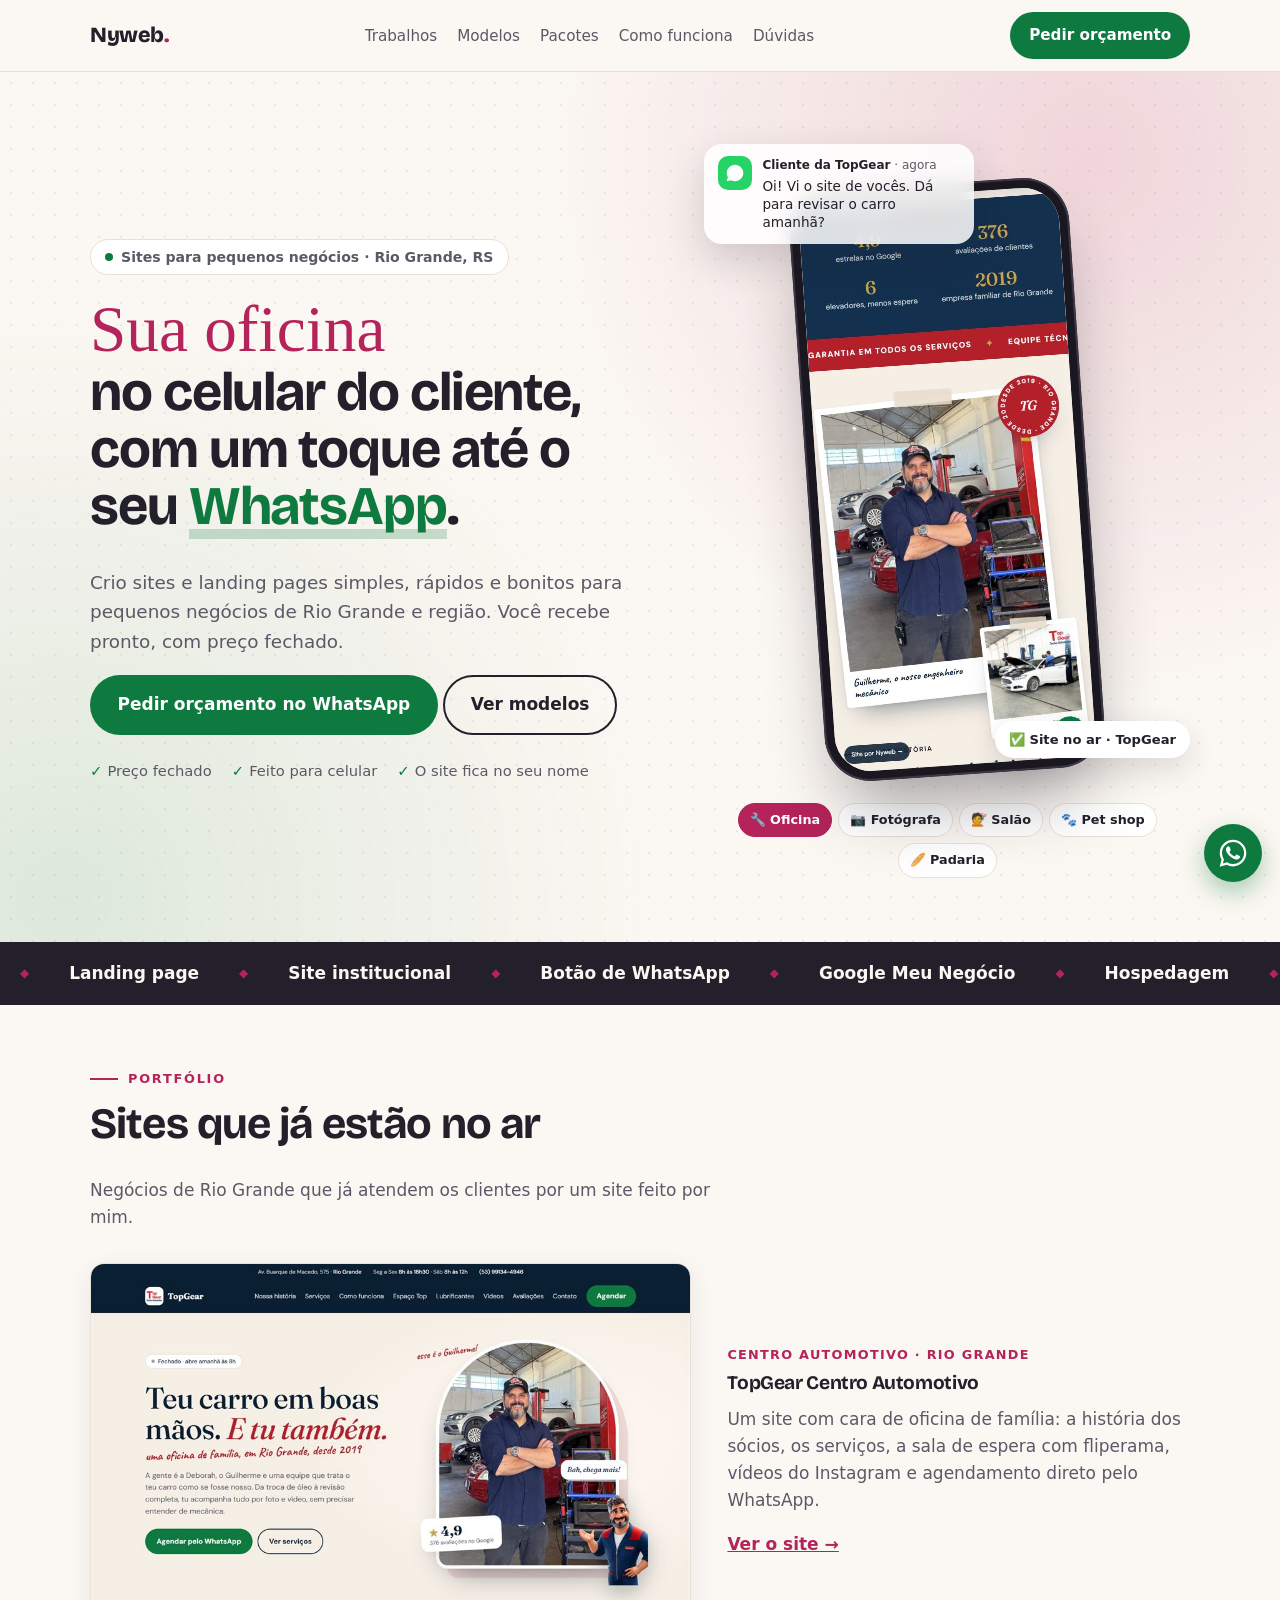
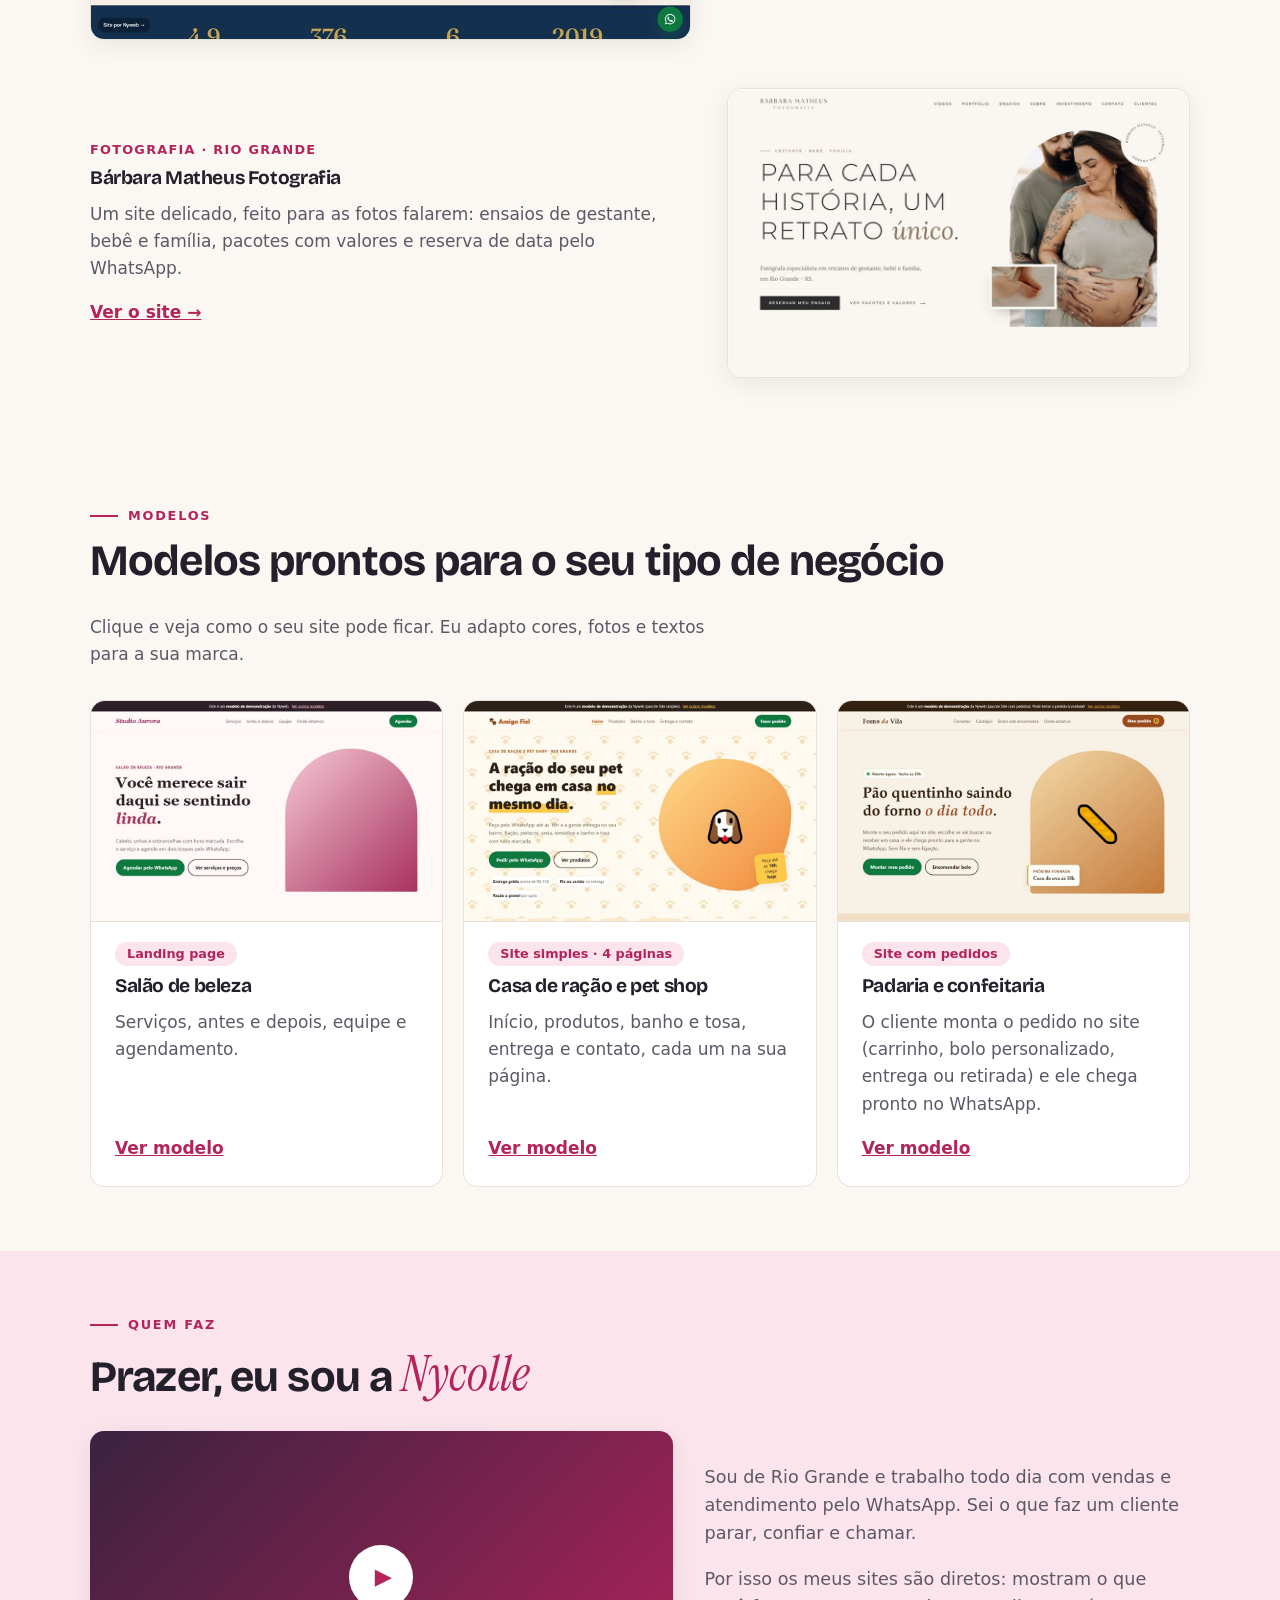
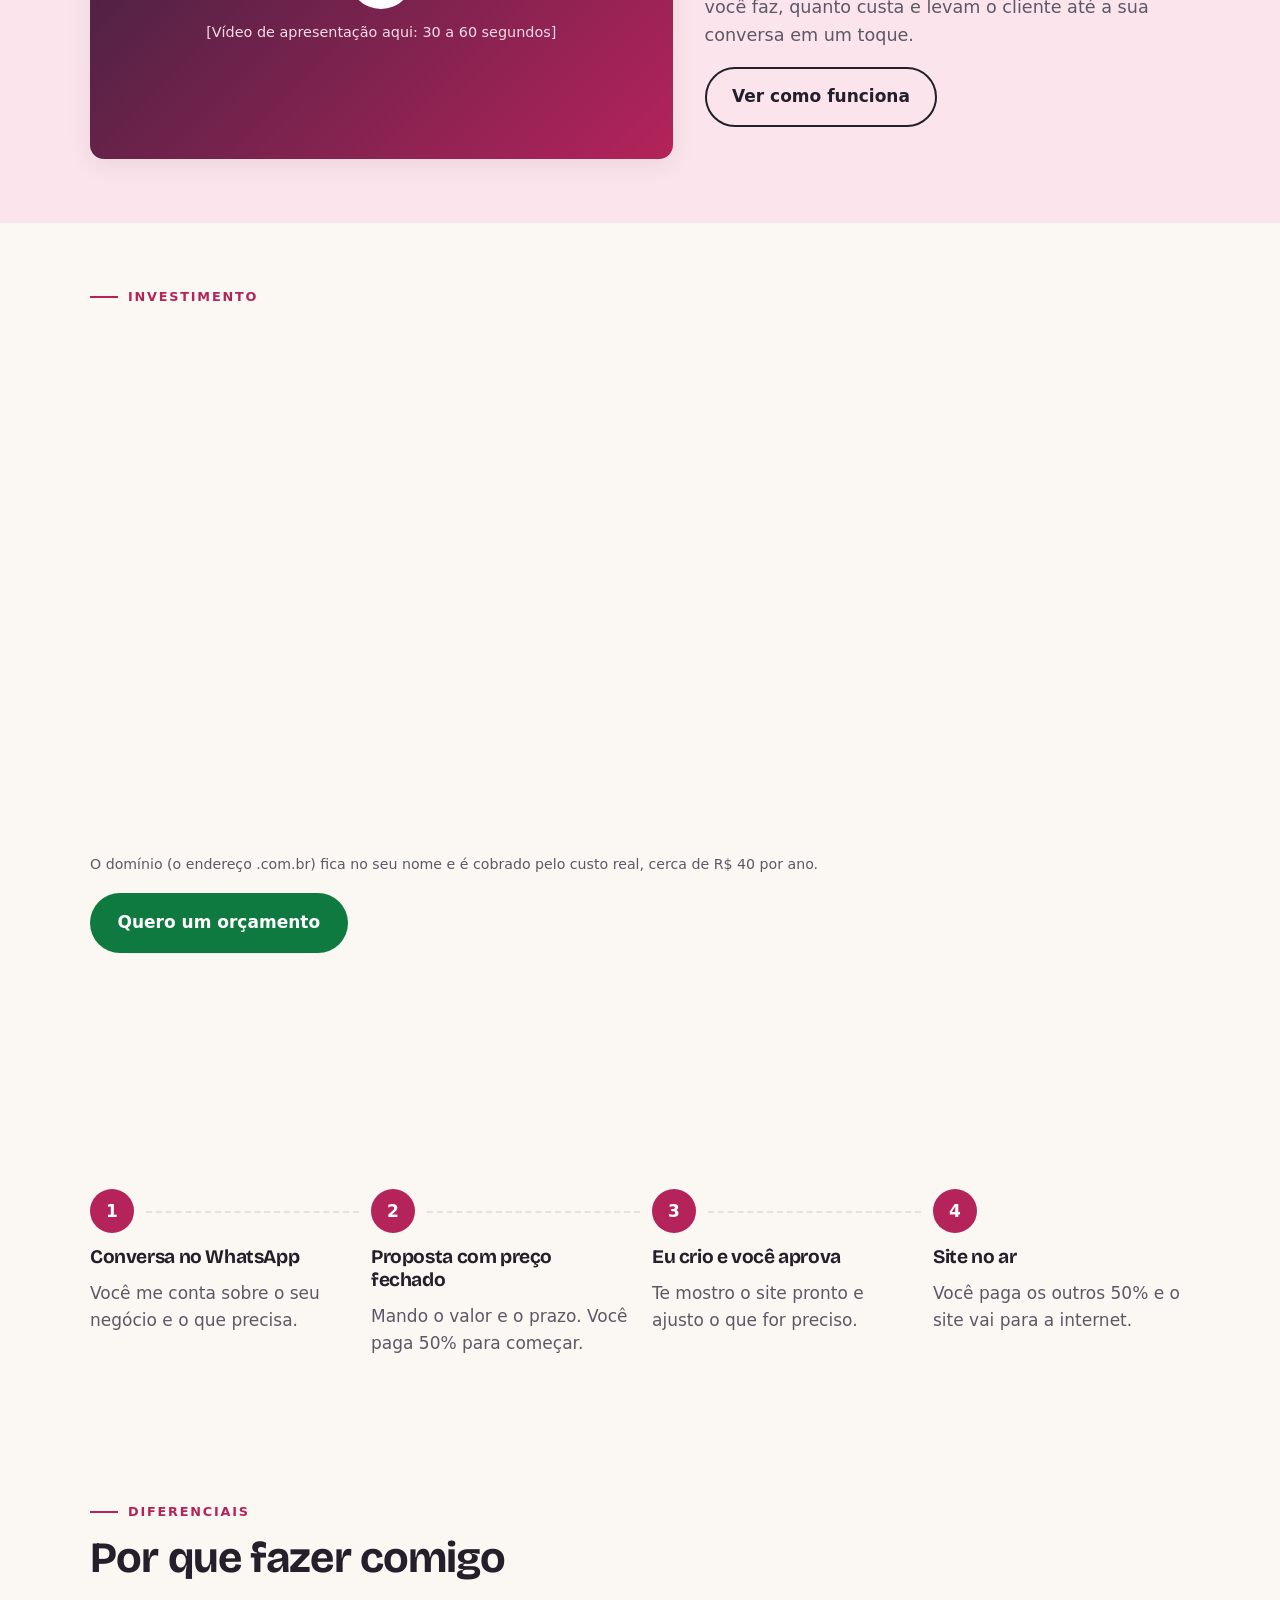
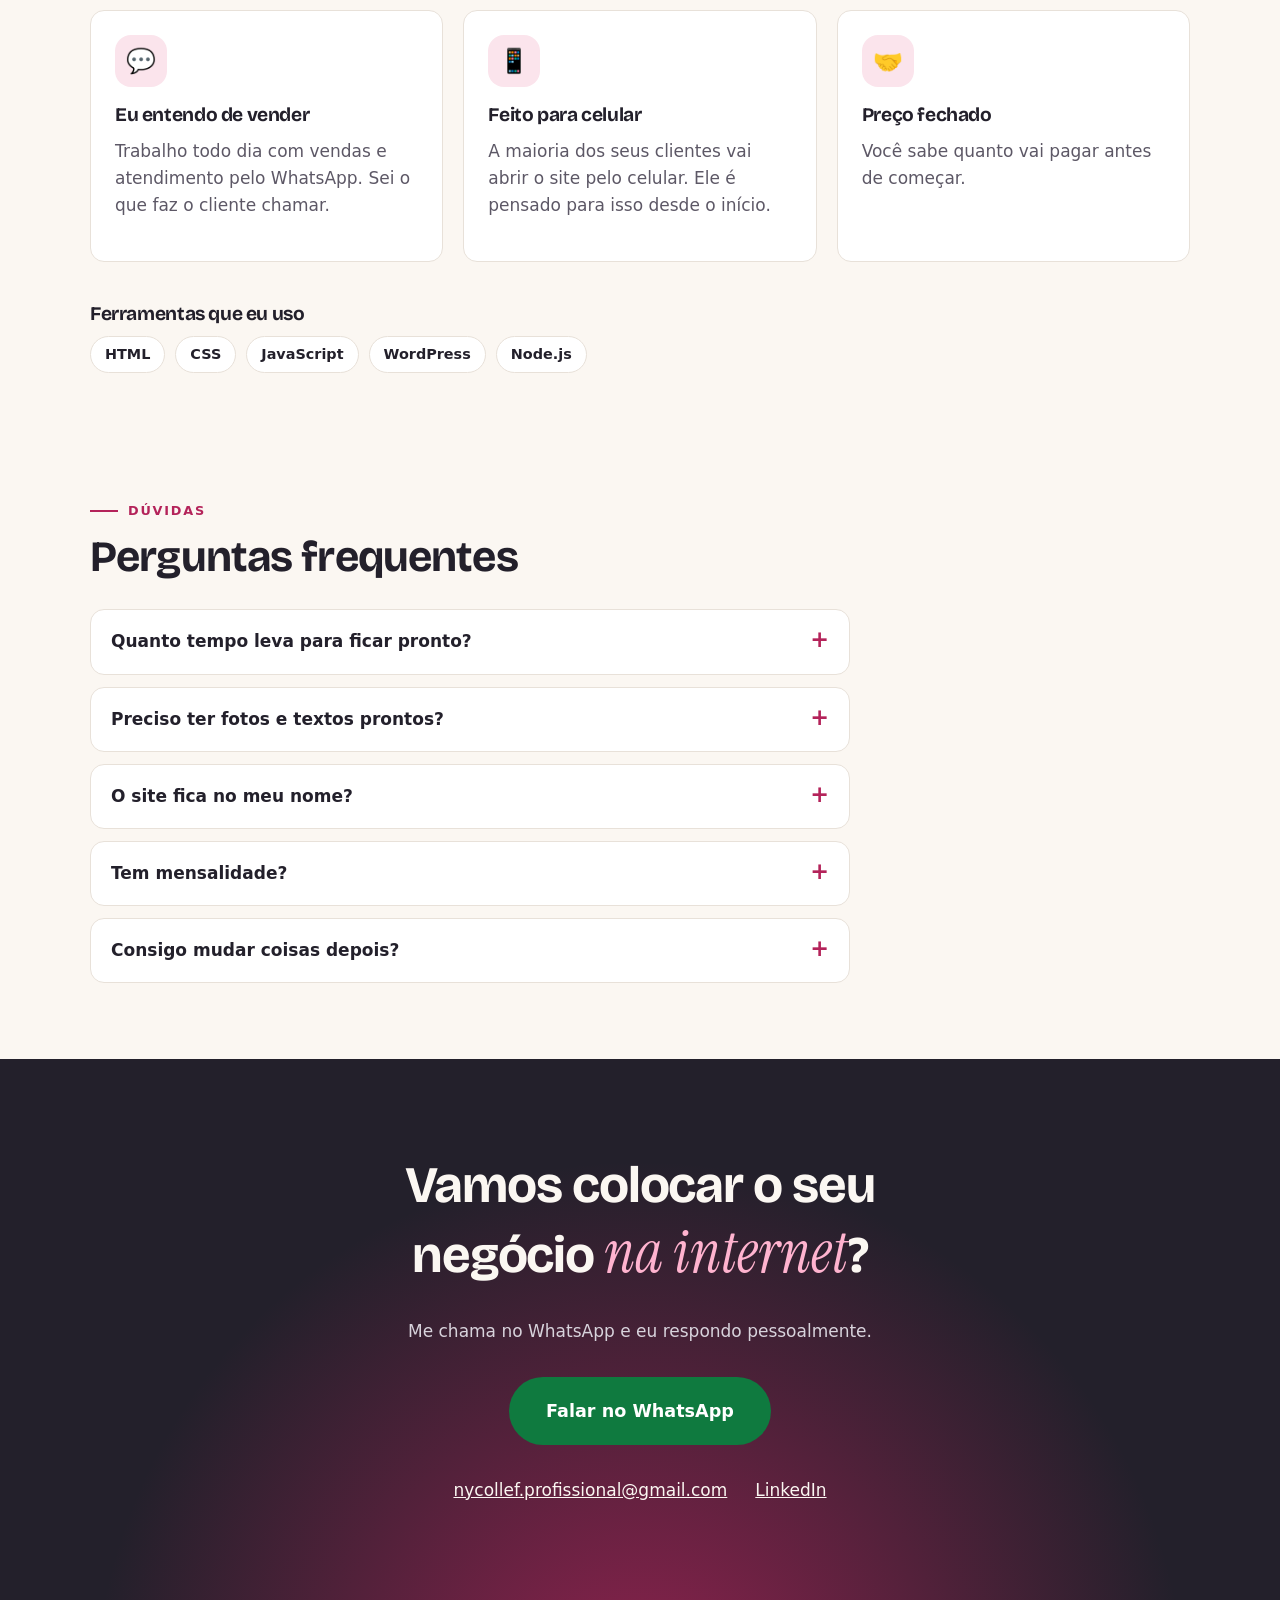
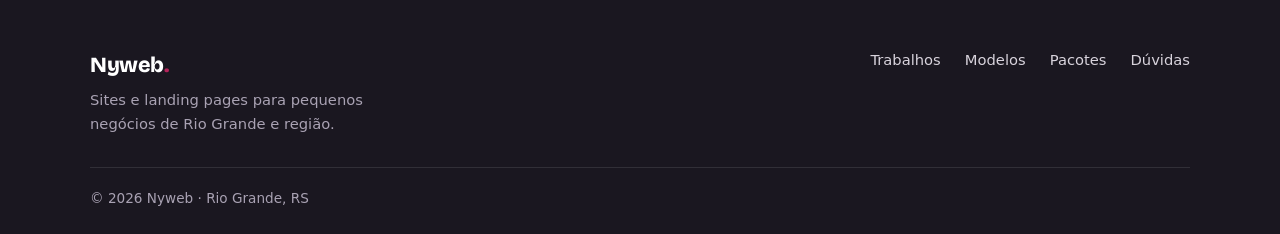
==== commit 31744c7b: "Início com celular que mostra os sites e título que troca sozinho" ====
--- a/index.html
+++ b/index.html
@@ -69,8 +69,15 @@
         <!-- Etiqueta acima do título: diz em 1 segundo o que você faz e onde -->
         <p class="selo-topo"><span class="pontinho" aria-hidden="true"></span> Sites para pequenos negócios · Rio Grande, RS</p>
         <!-- Só pode ter UM <h1> por página: é o assunto principal para o Google.
-             <em> = ênfase; o CSS deixa essas palavras na fonte itálica elegante -->
-        <h1>Seu negócio no <em>celular</em> do cliente, com um toque até o seu <span class="destaque">WhatsApp</span>.</h1>
+             O começo do título TROCA sozinho ("Sua oficina", "Seu salão"...), junto com o celular ao lado.
+             Para o Google e para o leitor de tela, o título é sempre "Seu negócio no celular...":
+             - .so-leitor: texto invisível na tela, mas lido pelo leitor de tela
+             - aria-hidden na parte que troca: o leitor de tela ignora (senão ficaria lendo cada troca) -->
+        <h1>
+          <span class="so-leitor">Seu negócio</span>
+          <span class="troca" aria-hidden="true"><span class="troca-texto" data-palavra>Seu negócio</span></span>
+          no celular do cliente, com um toque até o seu <span class="destaque">WhatsApp</span>.
+        </h1>
         <p>Crio sites e landing pages simples, rápidos e bonitos para pequenos negócios de Rio Grande e região. Você recebe pronto, com preço fechado.</p>
 
         <div class="hero-botoes">
@@ -89,25 +96,47 @@
         </ul>
       </div>
 
-      <!-- Janela de navegador "desenhada". As mensagens aparecem uma por uma (animação no CSS).
-           aria-hidden="true" esconde dos leitores de tela, porque é só enfeite (as mensagens são ilustração, não conversa real) -->
-      <div class="hero-ilustracao" aria-hidden="true">
-        <div class="janela">
-          <div class="janela-barra">
-            <span class="bolinha"></span><span class="bolinha"></span><span class="bolinha"></span>
-            <span class="janela-endereco">seunegocio.com.br</span>
+      <!-- ===== A VITRINE: um celular mostrando os seus sites de verdade =====
+           O JavaScript troca o site a cada poucos segundos (e o começo do título junto).
+           Os prints são das páginas inteiras: o CSS faz a tela "rolar" de cima até embaixo -->
+      <div class="vitrine">
+        <!-- O celular é um link: tocar nele abre o site que está aparecendo (o JS troca o href) -->
+        <a class="celular" href="topgear.html" data-celular aria-label="Abrir o site que aparece no celular">
+          <div class="celular-tela">
+            <!-- alt="" porque a imagem é enfeite: quem usa leitor de tela tem os botões abaixo -->
+            <img class="tela-site ativo" src="img/portfolio/celular-topgear.jpg" alt="" width="500" height="2200">
+            <img class="tela-site" src="img/portfolio/celular-fotografia.jpg" alt="" width="500" height="1080">
+            <img class="tela-site" src="img/portfolio/celular-salao.jpg" alt="" width="500" height="2200">
+            <img class="tela-site" src="img/portfolio/celular-casa-de-racao.jpg" alt="" width="500" height="2200">
+            <img class="tela-site" src="img/portfolio/celular-padaria.jpg" alt="" width="500" height="2200">
           </div>
-          <div class="janela-conversa">
-            <p class="msg msg-cliente">Oi! Vi o site de vocês. Ainda tem horário amanhã?</p>
-            <!-- Os três pontinhos de "digitando..." -->
-            <p class="msg msg-loja digitando"><span></span><span></span><span></span></p>
-            <p class="msg msg-loja">Tem sim! Às 10h ou às 15h. Qual fica melhor?</p>
-            <p class="msg msg-cliente">10h, por favor 😊</p>
+        </a>
+
+        <!-- Notificação do WhatsApp que "chega" em cima do celular. É ilustração: aria-hidden -->
+        <div class="notificacao so-js" data-notificacao aria-hidden="true">
+          <span class="notif-icone">
+            <svg viewBox="0 0 24 24" width="20" height="20"><path fill="currentColor" d="M12.04 2C6.58 2 2.13 6.45 2.13 11.91c0 1.75.46 3.45 1.32 4.95L2.05 22l5.25-1.38c1.45.79 3.08 1.21 4.74 1.21 5.46 0 9.91-4.45 9.91-9.91C21.95 6.45 17.5 2 12.04 2z"/></svg>
+          </span>
+          <div>
+            <p class="notif-topo"><strong data-notificacao-nome>TopGear</strong> · agora</p>
+            <p class="notif-texto" data-notificacao-texto>Oi! Vi o site de vocês. Dá para revisar o carro amanhã?</p>
           </div>
         </div>
-        <!-- Cartõezinhos "flutuando" em volta da janela -->
-        <p class="flutuante flutuante-1"><span>📱</span> Abre rápido no celular</p>
-        <p class="flutuante flutuante-2"><span>💬</span> Novo cliente no WhatsApp</p>
+
+        <!-- Etiqueta que diz se é um site no ar (cliente de verdade) ou um modelo -->
+        <p class="flutuante etiqueta-site so-js" aria-hidden="true" data-etiqueta>✅ Site no ar</p>
+
+        <!-- Botões para escolher qual site ver. Cada um guarda os dados nos atributos data-*:
+             data-palavra = como o título começa | data-pagina = página que o celular abre
+             data-nome = quem manda a mensagem | data-msg = a mensagem da notificação
+             data-tipo = "Site no ar" (cliente real) ou "Modelo" -->
+        <div class="vitrine-botoes so-js" role="group" aria-label="Escolha um site para ver no celular">
+          <button type="button" aria-pressed="true" data-palavra="Sua oficina" data-pagina="topgear.html" data-nome="Cliente da TopGear" data-tipo="✅ Site no ar · TopGear" data-msg="Oi! Vi o site de vocês. Dá para revisar o carro amanhã?">🔧 Oficina</button>
+          <button type="button" aria-pressed="false" data-palavra="Seu estúdio" data-pagina="fotografia.html" data-nome="Cliente da Bárbara" data-tipo="✅ Site no ar · Bárbara Matheus" data-msg="Oi, Bárbara! Ainda tem data para ensaio de gestante?">📷 Fotógrafa</button>
+          <button type="button" aria-pressed="false" data-palavra="Seu salão" data-pagina="salao.html" data-nome="Cliente do salão" data-tipo="🎨 Modelo · Landing page" data-msg="Oi! Tem horário para escova no sábado?">💇 Salão</button>
+          <button type="button" aria-pressed="false" data-palavra="Seu pet shop" data-pagina="casa-de-racao.html" data-nome="Cliente do pet shop" data-tipo="🎨 Modelo · Site simples" data-msg="Oi! Vocês entregam ração no Cassino hoje?">🐾 Pet shop</button>
+          <button type="button" aria-pressed="false" data-palavra="Sua padaria" data-pagina="padaria.html" data-nome="Pedido pelo site" data-tipo="🎨 Modelo · Site com pedidos" data-msg="10 pães franceses e 1 cuca de uva, para buscar às 17h 🥖">🥖 Padaria</button>
+        </div>
       </div>
     </section>
 
--- a/css/index.css
+++ b/css/index.css
@@ -24,7 +24,7 @@
 }
 
 h1 {
-  font-size: clamp(2.3rem, 5vw + 1rem, 3.9rem);
+  font-size: clamp(2.2rem, 4vw + 1rem, 3.4rem);
   line-height: 1.05;
 }
 
@@ -176,7 +176,9 @@
      verde embaixo à esquerda. radial-gradient = gradiente em círculo */
   background:
     radial-gradient(circle at 85% 10%, rgba(180, 35, 90, 0.16), transparent 40%),
-    radial-gradient(circle at 5% 95%, rgba(15, 122, 63, 0.12), transparent 40%);
+    radial-gradient(circle at 5% 95%, rgba(15, 122, 63, 0.12), transparent 40%),
+    /* Pontinhos bem clarinhos repetidos a cada 22px, como papel pontilhado */
+    radial-gradient(rgba(35, 32, 43, 0.07) 1.2px, transparent 1.6px) 0 0 / 22px 22px;
 }
 
 /* Etiqueta "Sites para pequenos negócios · Rio Grande" */
@@ -238,42 +240,191 @@
   font-weight: 800;
 }
 
-/* Área da ilustração: a janela + os cartões flutuantes em volta */
-.hero-ilustracao {
+/* --- O título que troca ("Sua oficina", "Seu salão"...) --- */
+
+/* Texto só para leitor de tela: existe, mas não aparece.
+   (É a receita padrão: tamanho de 1px, recortado, fora do fluxo) */
+.so-leitor {
+  position: absolute;
+  width: 1px;
+  height: 1px;
+  overflow: hidden;
+  clip: rect(0 0 0 0);
+  white-space: nowrap;
+}
+
+/* A parte que troca fica numa linha só dela: assim o resto do título não "pula" */
+.troca {
+  display: block;
+  white-space: nowrap;
+  font-family: var(--fonte-enfeite);
+  font-weight: 400;
+  font-size: 1.2em;
+  line-height: 1.05;
+  letter-spacing: 0;
+  color: var(--cor-marca);
+}
+
+.troca-texto {
+  display: inline-block;
+}
+
+/* A cada troca, a palavra nova sobe e aparece */
+.troca-texto.entrando {
+  animation: entrar-palavra 0.6s ease-out;
+}
+
+@keyframes entrar-palavra {
+  from { opacity: 0; transform: translateY(0.4em); filter: blur(4px); }
+  to   { opacity: 1; transform: none; filter: none; }
+}
+
+
+/* --- A vitrine: celular + notificação + botões --- */
+.vitrine {
   position: relative;
-  padding: 24px 0;
-}
-
+  padding-top: 40px;       /* espaço para a notificação "chegar" em cima */
+}
+
+/* O celular, desenhado só com CSS: moldura escura, cantos bem redondos e levemente inclinado */
+.celular {
+  position: relative;
+  display: block;
+  width: min(280px, 72vw);
+  aspect-ratio: 9 / 19;
+  margin-inline: auto;
+  padding: 10px;
+  border-radius: 46px;
+  background: #1a1720;
+  box-shadow:
+    0 40px 70px -20px rgba(35, 32, 43, 0.45),   /* sombra grande e suave no chão */
+    inset 0 0 0 2px #3d3744;                     /* brilho fininho na borda */
+  rotate: -4deg;
+  transition: rotate 0.4s ease;
+}
+
+.celular:hover {
+  rotate: 0deg;            /* passou o mouse: o celular "endireita" */
+}
+
+/* A "ilha" preta no alto da tela (onde fica a câmera) */
+.celular::before {
+  content: "";
+  position: absolute;
+  top: 20px;
+  left: 50%;
+  z-index: 2;
+  width: 76px;
+  height: 22px;
+  border-radius: 999px;
+  background: #1a1720;
+  transform: translateX(-50%);
+}
+
+.celular-tela {
+  position: relative;
+  height: 100%;
+  border-radius: 36px;
+  overflow: hidden;        /* corta os prints nos cantos arredondados */
+  background: #fff;
+}
+
+/* Os 5 prints ficam um em cima do outro; só o "ativo" aparece */
+.tela-site {
+  position: absolute;
+  inset: 0;                /* inset: 0 = encosta nos quatro lados */
+  width: 100%;
+  height: 100%;
+  object-fit: cover;       /* preenche a tela sem esticar... */
+  object-position: 50% 0%; /* ...mostrando o TOPO do print */
+  opacity: 0;
+  transition: opacity 0.6s;
+}
+
+/* O print ativo aparece e "rola" do topo (0%) até o fim (100%), como alguém descendo a página */
+.tela-site.ativo {
+  opacity: 1;
+  animation: rolar-tela 5s ease-in-out 0.8s forwards;
+}
+
+@keyframes rolar-tela {
+  to { object-position: 50% 100%; }
+}
+
+/* Quem pediu menos movimento: a tela fica parada no topo */
+@media (prefers-reduced-motion: reduce) {
+  .tela-site.ativo { animation: none; }
+}
+
+/* A notificação do WhatsApp, "de vidro", em cima do celular */
+.notificacao {
+  position: absolute;
+  top: 0;
+  left: 0;
+  z-index: 3;
+  display: flex;
+  gap: 10px;
+  width: min(270px, 80%);
+  padding: 12px 14px;
+  border-radius: 18px;
+  background: rgba(255, 255, 255, 0.85);
+  backdrop-filter: blur(10px);
+  box-shadow: 0 16px 40px rgba(35, 32, 43, 0.18);
+  opacity: 0;
+  transform: translateY(-12px) scale(0.96);
+  transition: opacity 0.4s, transform 0.4s;
+}
+
+.notificacao.mostrar {
+  opacity: 1;
+  transform: none;
+}
+
+.notif-icone {
+  flex-shrink: 0;
+  display: grid;
+  place-items: center;
+  width: 34px;
+  height: 34px;
+  border-radius: 10px;
+  background: #25d366;     /* verde oficial do ícone do WhatsApp (aqui é só enfeite, sem texto) */
+  color: #fff;
+}
+
+.notif-topo {
+  margin: 0;
+  font-size: 0.75rem;
+  color: var(--cor-texto-suave);
+}
+
+.notif-topo strong {
+  color: var(--cor-texto);
+}
+
+.notif-texto {
+  margin: 2px 0 0;
+  font-size: 0.85rem;
+  line-height: 1.35;
+}
+
+/* Cartãozinho flutuante (a etiqueta "Site no ar" / "Modelo") */
 .flutuante {
   position: absolute;
   z-index: 2;
-  display: flex;
-  align-items: center;
-  gap: 8px;
-  margin: 0;
-  padding: 10px 14px;
-  border-radius: 14px;
+  margin: 0;
+  padding: 8px 14px;
+  border-radius: 999px;
   background: var(--cor-superficie);
   box-shadow: 0 12px 30px rgba(35, 32, 43, 0.14);
-  font-size: 0.85rem;
+  font-size: 0.82rem;
   font-weight: 700;
   white-space: nowrap;
   animation: flutuar 5s ease-in-out infinite;  /* sobe e desce devagar, sem parar */
 }
 
-.flutuante span {
-  font-size: 1.2rem;
-}
-
-.flutuante-1 {
-  top: 0;
-  right: -8px;
-}
-
-.flutuante-2 {
-  bottom: 0;
-  left: -8px;
-  animation-delay: -2.5s;   /* começa no meio do movimento: os dois não sobem juntos */
+.etiqueta-site {
+  right: 0;
+  bottom: 120px;
 }
 
 @keyframes flutuar {
@@ -281,124 +432,50 @@
   50%      { transform: translateY(-10px); }
 }
 
-.hero-botoes {
+/* Botões embaixo do celular para escolher o site */
+.vitrine-botoes {
   display: flex;
   flex-wrap: wrap;
-  gap: 12px;
-  margin-top: 24px;
-}
-
-/* --- A janela de navegador desenhada --- */
-.janela {
-  background: var(--cor-superficie);
-  border-radius: var(--raio);
-  box-shadow: var(--sombra);
-  overflow: hidden; /* corta o que passar dos cantos arredondados */
+  justify-content: center;
+  gap: 6px;
+  margin-top: 28px;
+}
+
+.vitrine-botoes button {
+  padding: 6px 11px;
   border: 1px solid var(--cor-borda);
-}
-
-.janela-barra {
-  display: flex;
-  align-items: center;
-  gap: 6px;
-  padding: 10px 14px;
-  background: #f1ece6;
-  border-bottom: 1px solid var(--cor-borda);
-}
-
-.bolinha {
-  width: 11px;
-  height: 11px;
-  border-radius: 50%; /* 50% transforma o quadrado em círculo */
-  background: #d9d1c8;
-}
-
-.janela-endereco {
-  margin-left: 10px;
-  padding: 2px 12px;
   border-radius: 999px;
   background: var(--cor-superficie);
+  color: var(--cor-texto);
+  font: inherit;
   font-size: 0.8rem;
-  color: var(--cor-texto-suave);
-}
-
-.janela-conversa {
-  display: flex;
-  flex-direction: column; /* uma mensagem embaixo da outra */
-  gap: 10px;
-  padding: 24px 18px;
-  min-height: 240px;
-  background: var(--cor-marca-clara);
-}
-
-.msg {
-  max-width: 80%;
-  margin: 0;
-  padding: 10px 14px;
-  border-radius: 16px;
-  font-size: 0.95rem;
-  line-height: 1.4;
-}
-
-/* Mensagem do cliente: à esquerda, balão branco */
-.msg-cliente {
-  align-self: flex-start;
-  background: var(--cor-superficie);
-  border-bottom-left-radius: 4px;
-}
-
-/* Resposta da loja: à direita, balão verde (como no WhatsApp) */
-.msg-loja {
-  align-self: flex-end;
-  background: #d6f5dd;
-  border-bottom-right-radius: 4px;
-}
-
-/* --- Animação da conversa (o JavaScript coloca a classe "mostrar" em cada balão) ---
-   .js na frente = só esconde se o JavaScript estiver funcionando;
-   sem JS, a conversa aparece inteira, parada */
-.js .janela-conversa .msg {
-  opacity: 0;
-  transform: translateY(10px) scale(0.97);
-  transition: opacity 0.4s, transform 0.4s;
-}
-
-.js .janela-conversa .msg.mostrar {
-  opacity: 1;
-  transform: none;
-}
-
-/* O balão dos três pontinhos só ocupa espaço enquanto está "digitando" */
-.digitando {
+  font-weight: 600;
+  white-space: nowrap;
+  cursor: pointer;
+  transition: background-color 0.2s, color 0.2s, border-color 0.2s;
+}
+
+.vitrine-botoes button:hover {
+  border-color: var(--cor-marca);
+}
+
+/* O botão do site que está aparecendo fica framboesa */
+.vitrine-botoes button[aria-pressed="true"] {
+  background: var(--cor-marca);
+  border-color: var(--cor-marca);
+  color: #fff;
+}
+
+/* Sem JavaScript, os extras da vitrine somem e fica só o celular com o primeiro site */
+.sem-js .so-js {
   display: none;
-  gap: 4px;
-}
-
-.js .janela-conversa .digitando.mostrar {
-  display: flex;
-}
-
-.digitando span {
-  width: 7px;
-  height: 7px;
-  border-radius: 50%;
-  background: #6aa57d;
-  animation: pular 1s infinite;
-}
-
-.digitando span:nth-child(2) { animation-delay: 0.15s; }
-.digitando span:nth-child(3) { animation-delay: 0.3s; }
-
-@keyframes pular {
-  0%, 60%, 100% { transform: translateY(0); opacity: 0.5; }
-  30%           { transform: translateY(-4px); opacity: 1; }
-}
-
-/* Tela grande: texto à esquerda, janela à direita */
+}
+
+/* Tela grande: texto à esquerda, celular à direita */
 @media (min-width: 800px) {
   .hero {
-    grid-template-columns: 1.2fr 1fr; /* a coluna do texto é um pouco maior */
-    padding-top: 80px;
+    grid-template-columns: 1.15fr 1fr; /* a coluna do texto é um pouco maior */
+    padding-top: 72px;
   }
 }
 
